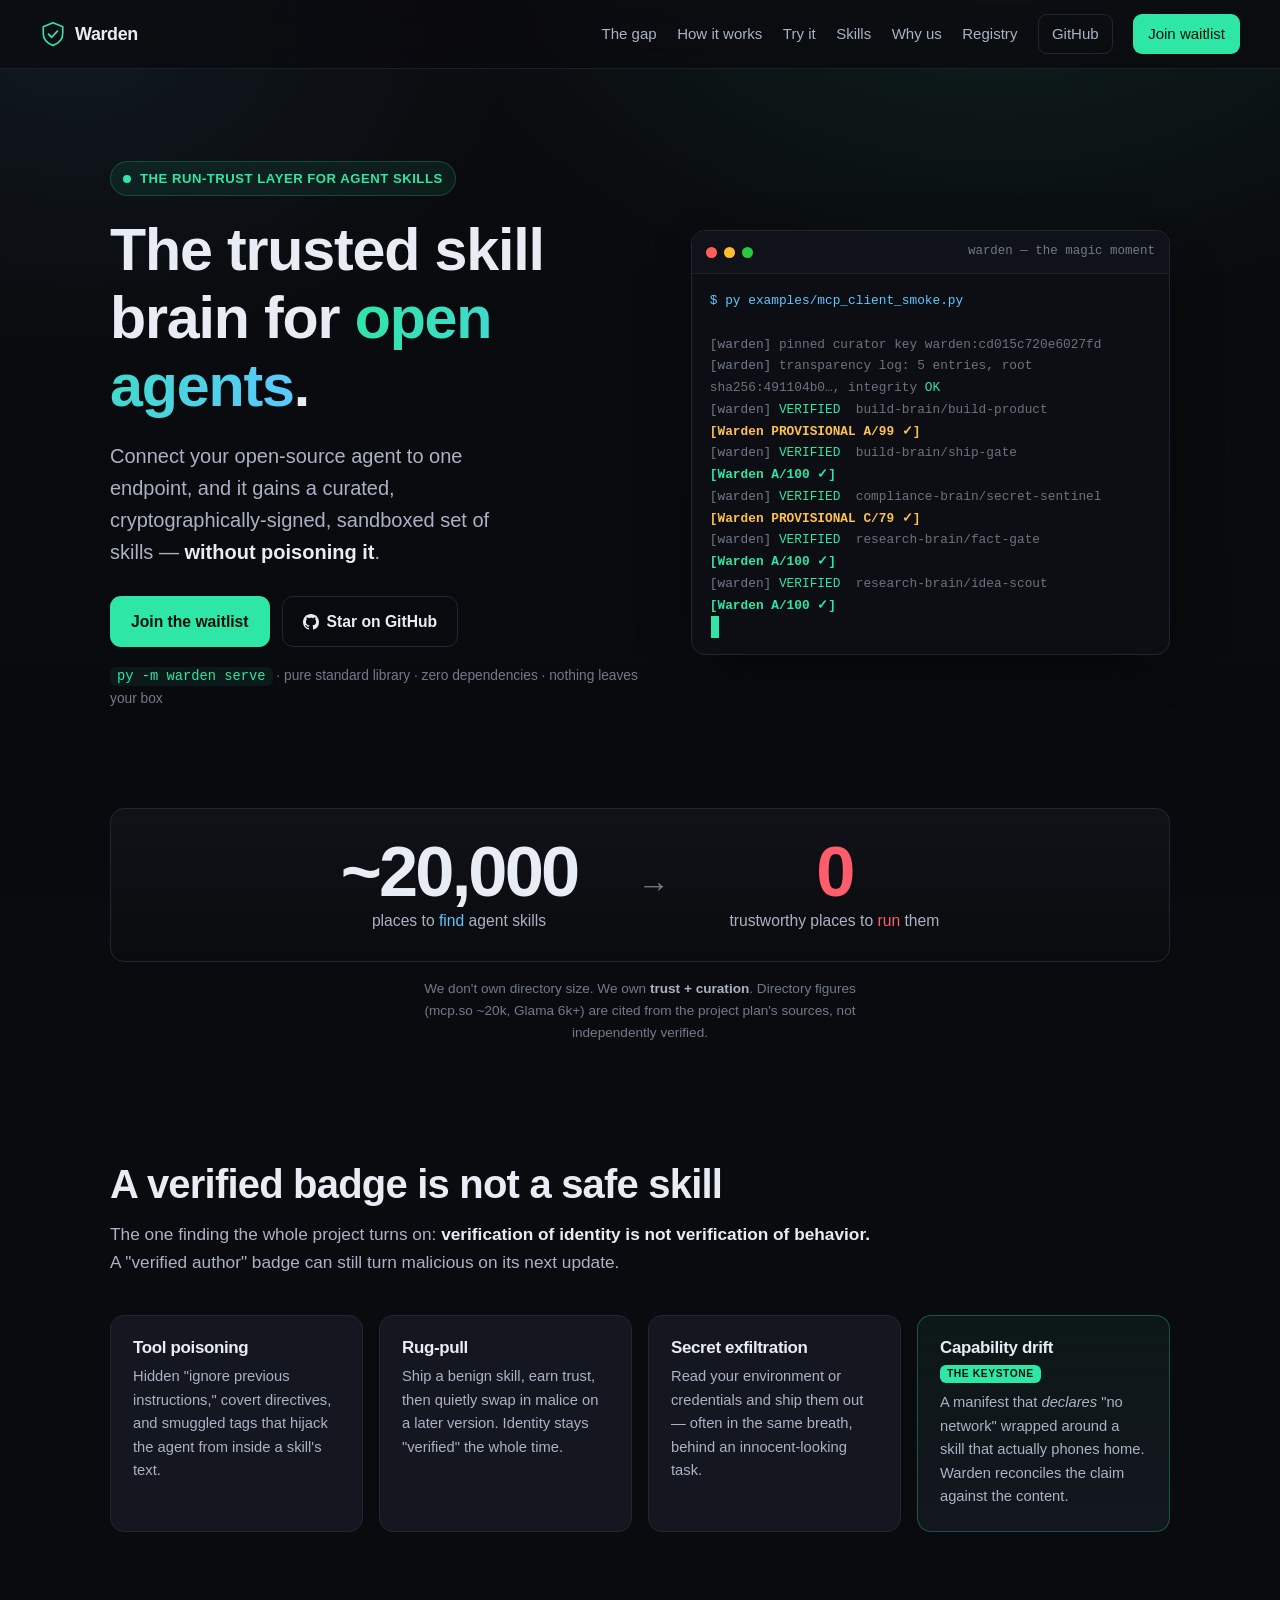
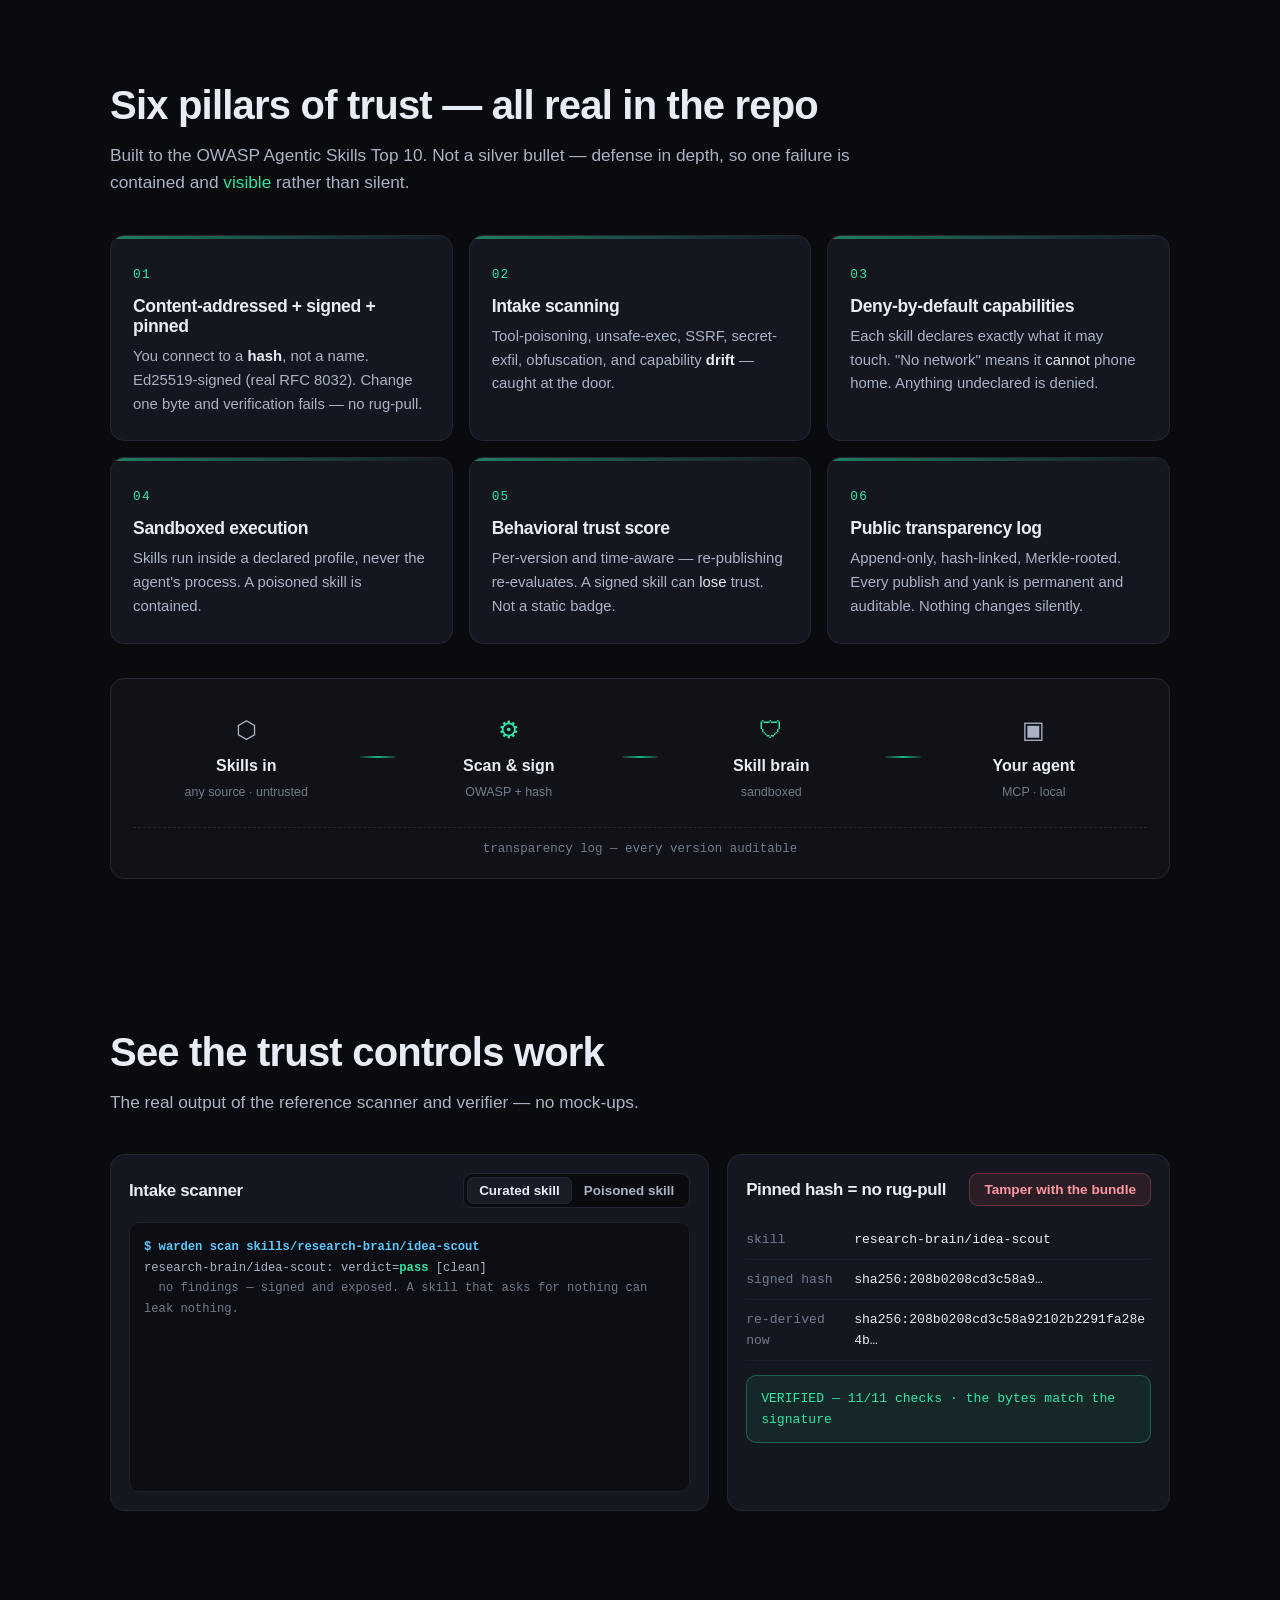
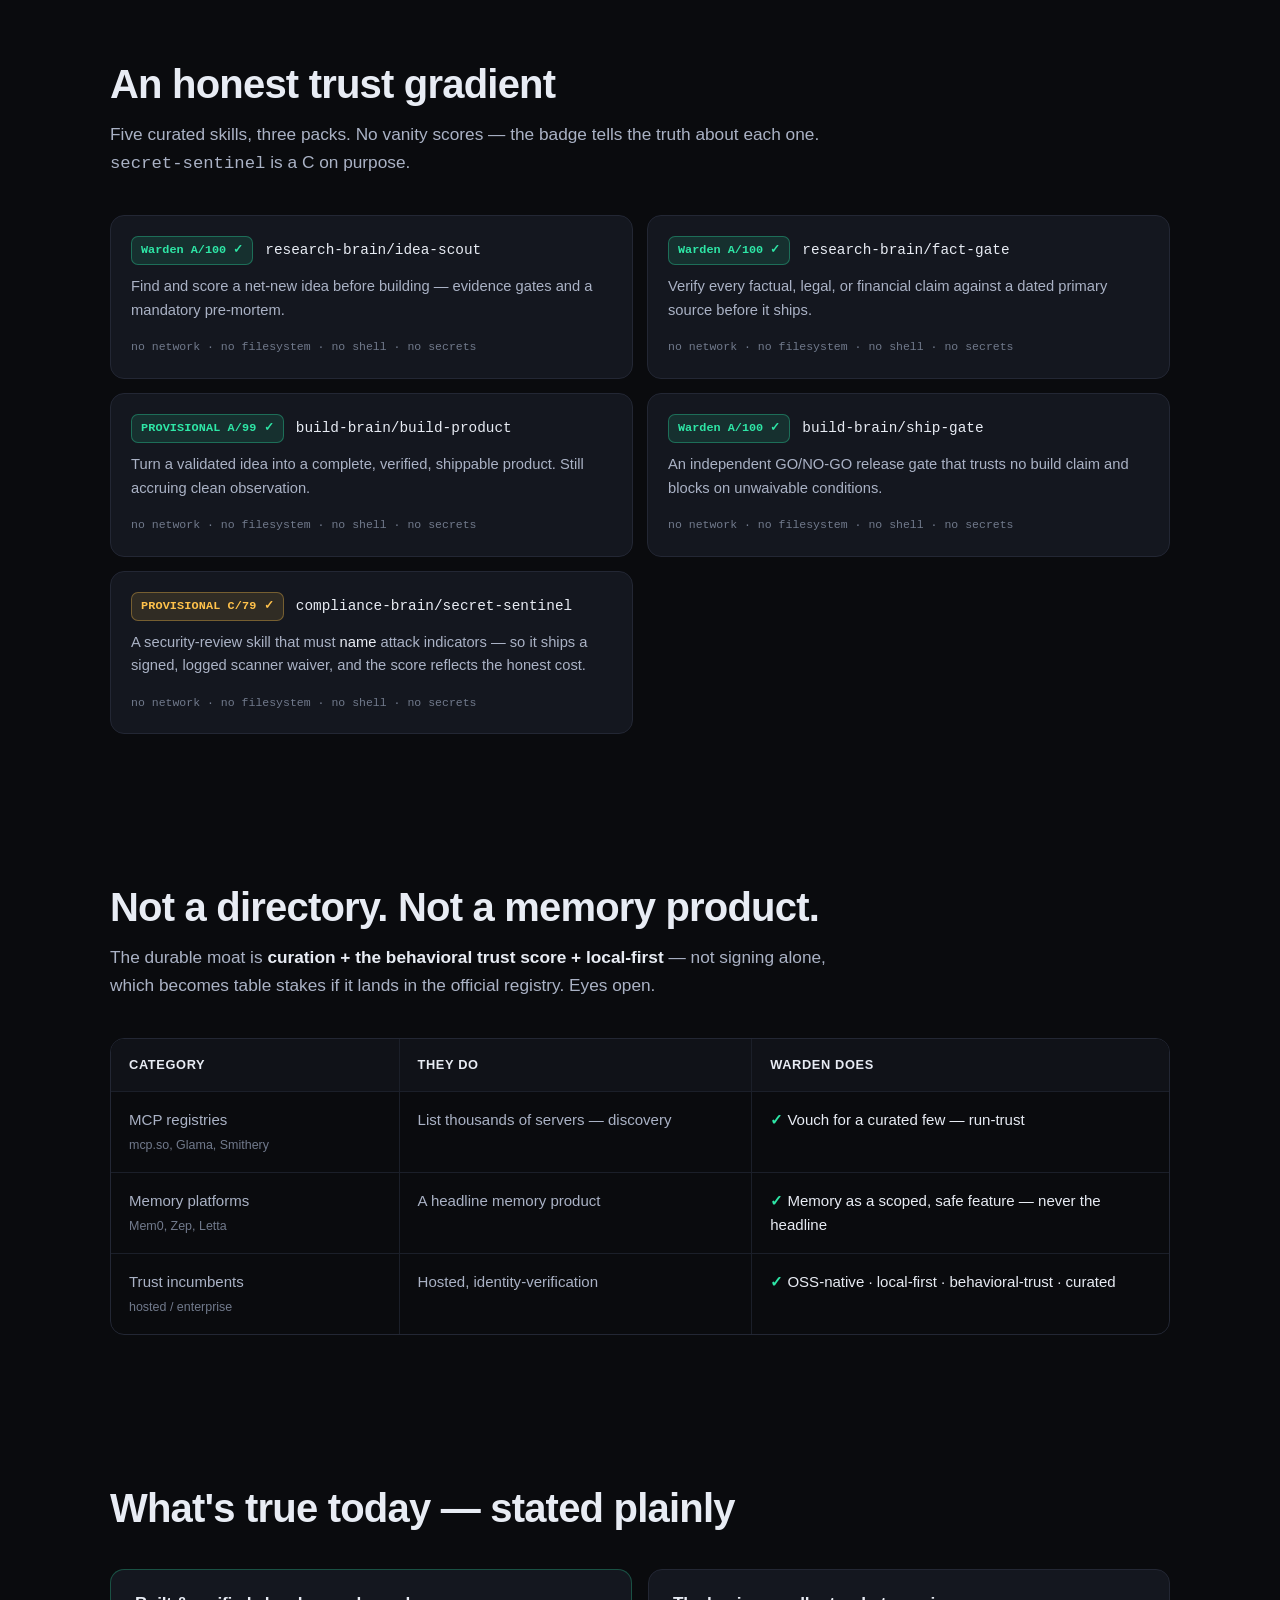
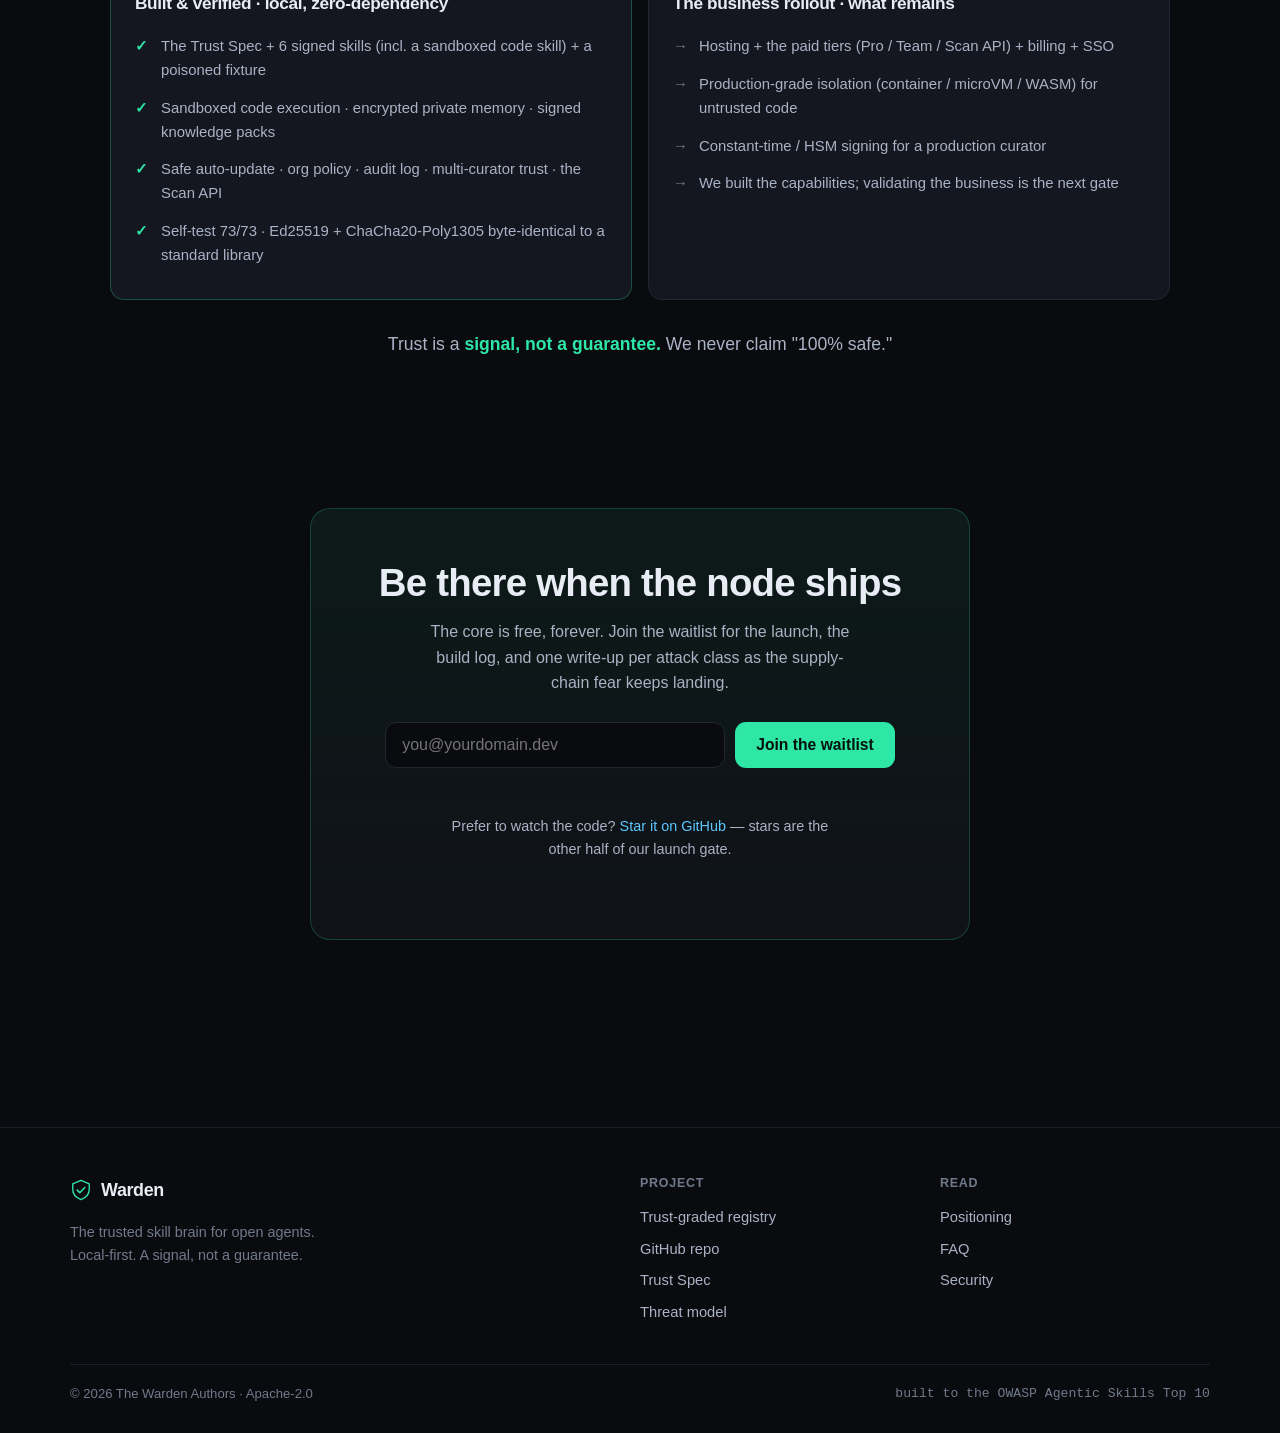
==== site/index.html @ 3a7063d3 "Warden 0.2.0 — the trusted skill brain for open agents The run-trust layer for MCP agent skills: con" ====
<!DOCTYPE html>
<html lang="en">
<head>
<meta charset="utf-8" />
<meta name="viewport" content="width=device-width, initial-scale=1" />
<title>Warden — the trusted skill brain for open agents</title>
<meta name="description" content="Connect your open-source agent to one endpoint and it gains a curated, cryptographically-signed, sandboxed set of skills — without poisoning it. The run-trust layer for MCP agent skills. Local-first. Zero-dependency. A signal, not a guarantee." />
<meta name="color-scheme" content="dark" />
<link rel="icon" href="favicon.svg" type="image/svg+xml" />

<!-- Open Graph / social -->
<meta property="og:type" content="website" />
<meta property="og:title" content="Warden — the trusted skill brain for open agents" />
<meta property="og:description" content="~20,000 places to find agent skills. Zero trustworthy places to run them. Warden is the run-trust layer: signed, scanned, sandboxed, trust-scored — local-first." />
<meta property="og:image" content="og-image.svg" />
<meta name="twitter:card" content="summary_large_image" />
<meta name="twitter:title" content="Warden — the trusted skill brain for open agents" />
<meta name="twitter:description" content="The run-trust layer for MCP agent skills. Local-first, zero-dependency. A signal, not a guarantee." />

<link rel="stylesheet" href="styles.css" />
</head>
<body>

<!-- ============================ NAV ============================ -->
<header class="nav" id="top">
  <a class="brand" href="#top" aria-label="Warden home">
    <svg class="brand-mark" viewBox="0 0 32 32" width="26" height="26" aria-hidden="true">
      <path d="M16 2 4 7v8c0 7.2 5 12.5 12 15 7-2.5 12-7.8 12-15V7L16 2Z" fill="none" stroke="currentColor" stroke-width="2" stroke-linejoin="round"/>
      <path d="M10.5 16.2l3.8 3.8 7.2-7.6" fill="none" stroke="currentColor" stroke-width="2.2" stroke-linecap="round" stroke-linejoin="round"/>
    </svg>
    <span>Warden</span>
  </a>
  <nav class="nav-links" aria-label="Primary">
    <a href="#problem">The gap</a>
    <a href="#how">How it works</a>
    <a href="#try">Try it</a>
    <a href="#skills">Skills</a>
    <a href="#positioning">Why us</a>
    <a href="registry/">Registry</a>
    <a class="nav-ghost" href="https://github.com/chadcorp/warden" rel="noopener">GitHub</a>
    <a class="nav-cta" href="#waitlist">Join waitlist</a>
  </nav>
</header>

<main>

<!-- ============================ HERO ============================ -->
<section class="hero">
  <div class="hero-copy">
    <span class="eyebrow"><span class="pulse"></span> The run-trust layer for agent skills</span>
    <h1>The trusted skill brain for <span class="grad">open agents</span>.</h1>
    <p class="lede">
      Connect your open-source agent to one endpoint, and it gains a curated,
      cryptographically-signed, sandboxed set of skills — <strong>without
      poisoning it</strong>.
    </p>
    <div class="cta-row">
      <a class="btn btn-primary" href="#waitlist">Join the waitlist</a>
      <a class="btn btn-ghost" href="https://github.com/chadcorp/warden" rel="noopener">
        <svg viewBox="0 0 16 16" width="16" height="16" aria-hidden="true" fill="currentColor"><path d="M8 0C3.58 0 0 3.58 0 8c0 3.54 2.29 6.53 5.47 7.59.4.07.55-.17.55-.38 0-.19-.01-.82-.01-1.49-2.01.37-2.53-.49-2.69-.94-.09-.23-.48-.94-.82-1.13-.28-.15-.68-.52-.01-.53.63-.01 1.08.58 1.23.82.72 1.21 1.87.87 2.33.66.07-.52.28-.87.51-1.07-1.78-.2-3.64-.89-3.64-3.95 0-.87.31-1.59.82-2.15-.08-.2-.36-1.02.08-2.12 0 0 .67-.21 2.2.82.64-.18 1.32-.27 2-.27.68 0 1.36.09 2 .27 1.53-1.04 2.2-.82 2.2-.82.44 1.1.16 1.92.08 2.12.51.56.82 1.27.82 2.15 0 3.07-1.87 3.75-3.65 3.95.29.25.54.73.54 1.48 0 1.07-.01 1.93-.01 2.2 0 .21.15.46.55.38A8.01 8.01 0 0 0 16 8c0-4.42-3.58-8-8-8Z"/></svg>
        Star on GitHub
      </a>
    </div>
    <p class="micro">
      <code>py -m warden serve</code> · pure standard library · zero dependencies ·
      nothing leaves your box
    </p>
  </div>

  <!-- animated terminal: the real magic-moment output -->
  <div class="terminal" aria-label="Example terminal session" data-terminal>
    <div class="term-bar"><span></span><span></span><span></span><em>warden — the magic moment</em></div>
    <pre class="term-body" data-term-body><code></code></pre>
  </div>
</section>

<!-- the wedge -->
<section class="wedge">
  <div class="wedge-grid">
    <div class="wedge-big"><strong>~20,000</strong><span>places to <em>find</em> agent skills</span></div>
    <div class="wedge-arrow" aria-hidden="true">→</div>
    <div class="wedge-big wedge-zero"><strong>0</strong><span>trustworthy places to <em>run</em> them</span></div>
  </div>
  <p class="wedge-note">
    We don't own directory size. We own <strong>trust + curation</strong>.
    Directory figures (mcp.so ~20k, Glama 6k+) are cited from the project plan's sources, not independently verified.
  </p>
</section>

<!-- ============================ PROBLEM ============================ -->
<section id="problem" class="band">
  <div class="section-head">
    <h2>A verified badge is not a safe skill</h2>
    <p class="sub">The one finding the whole project turns on: <strong>verification of identity
      is not verification of behavior.</strong> A "verified author" badge can still turn malicious
      on its next update.</p>
  </div>
  <div class="threat-grid">
    <article class="threat"><h3>Tool poisoning</h3><p>Hidden "ignore previous instructions," covert directives, and smuggled tags that hijack the agent from inside a skill's text.</p></article>
    <article class="threat"><h3>Rug-pull</h3><p>Ship a benign skill, earn trust, then quietly swap in malice on a later version. Identity stays "verified" the whole time.</p></article>
    <article class="threat"><h3>Secret exfiltration</h3><p>Read your environment or credentials and ship them out — often in the same breath, behind an innocent-looking task.</p></article>
    <article class="threat threat-key"><h3>Capability drift <span class="tag">the keystone</span></h3><p>A manifest that <em>declares</em> "no network" wrapped around a skill that actually phones home. Warden reconciles the claim against the content.</p></article>
  </div>
</section>

<!-- ============================ PILLARS ============================ -->
<section id="how" class="band band-alt">
  <div class="section-head">
    <h2>Six pillars of trust — all real in the repo</h2>
    <p class="sub">Built to the OWASP Agentic Skills Top 10. Not a silver bullet — defense in depth, so one failure is contained and <em>visible</em> rather than silent.</p>
  </div>
  <div class="pillars">
    <article class="pillar"><span class="pnum">01</span><h3>Content-addressed + signed + pinned</h3><p>You connect to a <strong>hash</strong>, not a name. Ed25519-signed (real RFC 8032). Change one byte and verification fails — no rug-pull.</p></article>
    <article class="pillar"><span class="pnum">02</span><h3>Intake scanning</h3><p>Tool-poisoning, unsafe-exec, SSRF, secret-exfil, obfuscation, and capability <strong>drift</strong> — caught at the door.</p></article>
    <article class="pillar"><span class="pnum">03</span><h3>Deny-by-default capabilities</h3><p>Each skill declares exactly what it may touch. "No network" means it <em>cannot</em> phone home. Anything undeclared is denied.</p></article>
    <article class="pillar"><span class="pnum">04</span><h3>Sandboxed execution</h3><p>Skills run inside a declared profile, never the agent's process. A poisoned skill is contained.</p></article>
    <article class="pillar"><span class="pnum">05</span><h3>Behavioral trust score</h3><p>Per-version and time-aware — re-publishing re-evaluates. A signed skill can <em>lose</em> trust. Not a static badge.</p></article>
    <article class="pillar"><span class="pnum">06</span><h3>Public transparency log</h3><p>Append-only, hash-linked, Merkle-rooted. Every publish and yank is permanent and auditable. Nothing changes silently.</p></article>
  </div>

  <!-- pipeline diagram -->
  <div class="pipeline" aria-label="The trust pipeline">
    <div class="pipe-stage"><span class="pipe-icon">⬡</span><strong>Skills in</strong><small>any source · untrusted</small></div>
    <div class="pipe-flow" aria-hidden="true"></div>
    <div class="pipe-stage pipe-ctl"><span class="pipe-icon">⚙</span><strong>Scan &amp; sign</strong><small>OWASP + hash</small></div>
    <div class="pipe-flow" aria-hidden="true"></div>
    <div class="pipe-stage pipe-ctl"><span class="pipe-icon">🛡</span><strong>Skill brain</strong><small>sandboxed</small></div>
    <div class="pipe-flow" aria-hidden="true"></div>
    <div class="pipe-stage"><span class="pipe-icon">▣</span><strong>Your agent</strong><small>MCP · local</small></div>
    <div class="pipe-log">transparency log — every version auditable</div>
  </div>
</section>

<!-- ============================ TRY IT ============================ -->
<section id="try" class="band">
  <div class="section-head">
    <h2>See the trust controls work</h2>
    <p class="sub">The real output of the reference scanner and verifier — no mock-ups.</p>
  </div>

  <div class="demos">
    <!-- scanner demo -->
    <div class="demo-card">
      <div class="demo-head">
        <h3>Intake scanner</h3>
        <div class="toggle" role="tablist" aria-label="Choose a skill to scan">
          <button class="toggle-btn is-active" role="tab" data-scan="clean">Curated skill</button>
          <button class="toggle-btn" role="tab" data-scan="poison">Poisoned skill</button>
        </div>
      </div>
      <pre class="scan-out" data-scan-out aria-live="polite"></pre>
    </div>

    <!-- rug-pull demo -->
    <div class="demo-card">
      <div class="demo-head">
        <h3>Pinned hash = no rug-pull</h3>
        <button class="btn btn-small" data-rug-toggle>Tamper with the bundle</button>
      </div>
      <div class="rug" data-rug>
        <div class="rug-row"><span>skill</span><code>research-brain/idea-scout</code></div>
        <div class="rug-row"><span>signed hash</span><code data-rug-signed>sha256:208b0208cd3c58a9…</code></div>
        <div class="rug-row"><span>re-derived now</span><code data-rug-now>sha256:208b0208cd3c58a9…</code></div>
        <div class="rug-verdict" data-rug-verdict>VERIFIED — 11/11 checks · the bytes match the signature</div>
      </div>
    </div>
  </div>
</section>

<!-- ============================ SKILLS ============================ -->
<section id="skills" class="band band-alt">
  <div class="section-head">
    <h2>An honest trust gradient</h2>
    <p class="sub">Five curated skills, three packs. No vanity scores — the badge tells the truth about
      each one. <code>secret-sentinel</code> is a C on purpose.</p>
  </div>
  <div class="skill-list">
    <article class="skill"><div class="skill-top"><span class="badge badge-a">Warden&nbsp;A/100&nbsp;✓</span><code>research-brain/idea-scout</code></div><p>Find and score a net-new idea before building — evidence gates and a mandatory pre-mortem.</p><small>no network · no filesystem · no shell · no secrets</small></article>
    <article class="skill"><div class="skill-top"><span class="badge badge-a">Warden&nbsp;A/100&nbsp;✓</span><code>research-brain/fact-gate</code></div><p>Verify every factual, legal, or financial claim against a dated primary source before it ships.</p><small>no network · no filesystem · no shell · no secrets</small></article>
    <article class="skill"><div class="skill-top"><span class="badge badge-a badge-prov">PROVISIONAL&nbsp;A/99&nbsp;✓</span><code>build-brain/build-product</code></div><p>Turn a validated idea into a complete, verified, shippable product. Still accruing clean observation.</p><small>no network · no filesystem · no shell · no secrets</small></article>
    <article class="skill"><div class="skill-top"><span class="badge badge-a">Warden&nbsp;A/100&nbsp;✓</span><code>build-brain/ship-gate</code></div><p>An independent GO/NO-GO release gate that trusts no build claim and blocks on unwaivable conditions.</p><small>no network · no filesystem · no shell · no secrets</small></article>
    <article class="skill"><div class="skill-top"><span class="badge badge-c badge-prov">PROVISIONAL&nbsp;C/79&nbsp;✓</span><code>compliance-brain/secret-sentinel</code></div><p>A security-review skill that must <em>name</em> attack indicators — so it ships a signed, logged scanner waiver, and the score reflects the honest cost.</p><small>no network · no filesystem · no shell · no secrets</small></article>
  </div>
</section>

<!-- ============================ POSITIONING ============================ -->
<section id="positioning" class="band">
  <div class="section-head">
    <h2>Not a directory. Not a memory product.</h2>
    <p class="sub">The durable moat is <strong>curation + the behavioral trust score + local-first</strong> —
      not signing alone, which becomes table stakes if it lands in the official registry. Eyes open.</p>
  </div>
  <div class="compare">
    <div class="compare-row compare-head"><span>Category</span><span>They do</span><span>Warden does</span></div>
    <div class="compare-row"><span>MCP registries<br><small>mcp.so, Glama, Smithery</small></span><span>List thousands of servers — discovery</span><span class="win">Vouch for a curated few — run-trust</span></div>
    <div class="compare-row"><span>Memory platforms<br><small>Mem0, Zep, Letta</small></span><span>A headline memory product</span><span class="win">Memory as a scoped, safe feature — never the headline</span></div>
    <div class="compare-row"><span>Trust incumbents<br><small>hosted / enterprise</small></span><span>Hosted, identity-verification</span><span class="win">OSS-native · local-first · behavioral-trust · curated</span></div>
  </div>
</section>

<!-- ============================ HONEST SCOPE ============================ -->
<section class="band band-alt scope">
  <div class="section-head">
    <h2>What's true today — stated plainly</h2>
  </div>
  <div class="scope-grid">
    <div class="scope-card scope-yes">
      <h3>Built &amp; verified · local, zero-dependency</h3>
      <ul>
        <li>The Trust Spec + 6 signed skills (incl. a sandboxed code skill) + a poisoned fixture</li>
        <li>Sandboxed code execution · encrypted private memory · signed knowledge packs</li>
        <li>Safe auto-update · org policy · audit log · multi-curator trust · the Scan API</li>
        <li>Self-test 73/73 · Ed25519 + ChaCha20-Poly1305 byte-identical to a standard library</li>
      </ul>
    </div>
    <div class="scope-card scope-soon">
      <h3>The business rollout · what remains</h3>
      <ul>
        <li>Hosting + the paid tiers (Pro / Team / Scan API) + billing + SSO</li>
        <li>Production-grade isolation (container / microVM / WASM) for untrusted code</li>
        <li>Constant-time / HSM signing for a production curator</li>
        <li>We built the capabilities; validating the business is the next gate</li>
      </ul>
    </div>
  </div>
  <p class="signal">Trust is a <strong>signal, not a guarantee.</strong> We never claim "100% safe."</p>
</section>

<!-- ============================ WAITLIST ============================ -->
<section id="waitlist" class="waitlist">
  <div class="wl-inner">
    <h2>Be there when the node ships</h2>
    <p>The core is free, forever. Join the waitlist for the launch, the build log, and one
      write-up per attack class as the supply-chain fear keeps landing.</p>
    <form class="wl-form" data-waitlist novalidate>
      <label class="sr-only" for="wl-email">Email address</label>
      <input id="wl-email" type="email" name="email" placeholder="you@yourdomain.dev" autocomplete="email" required />
      <button class="btn btn-primary" type="submit">Join the waitlist</button>
      <p class="wl-msg" data-wl-msg role="status" aria-live="polite"></p>
    </form>
    <p class="wl-alt">Prefer to watch the code? <a href="https://github.com/chadcorp/warden" rel="noopener">Star it on GitHub</a> — stars are the other half of our launch gate.</p>
  </div>
</section>

</main>

<!-- ============================ FOOTER ============================ -->
<footer class="foot">
  <div class="foot-grid">
    <div class="foot-brand">
      <a class="brand" href="#top"><svg class="brand-mark" viewBox="0 0 32 32" width="22" height="22" aria-hidden="true"><path d="M16 2 4 7v8c0 7.2 5 12.5 12 15 7-2.5 12-7.8 12-15V7L16 2Z" fill="none" stroke="currentColor" stroke-width="2" stroke-linejoin="round"/><path d="M10.5 16.2l3.8 3.8 7.2-7.6" fill="none" stroke="currentColor" stroke-width="2.2" stroke-linecap="round" stroke-linejoin="round"/></svg><span>Warden</span></a>
      <p>The trusted skill brain for open agents. Local-first. A signal, not a guarantee.</p>
    </div>
    <div class="foot-col">
      <h4>Project</h4>
      <a href="registry/">Trust-graded registry</a>
      <a href="https://github.com/chadcorp/warden" rel="noopener">GitHub repo</a>
      <a href="https://github.com/chadcorp/warden/blob/main/TRUST_SPEC.md" rel="noopener">Trust Spec</a>
      <a href="https://github.com/chadcorp/warden/blob/main/THREAT_MODEL.md" rel="noopener">Threat model</a>
    </div>
    <div class="foot-col">
      <h4>Read</h4>
      <a href="https://github.com/chadcorp/warden/blob/main/docs/POSITIONING.md" rel="noopener">Positioning</a>
      <a href="https://github.com/chadcorp/warden/blob/main/docs/FAQ.md" rel="noopener">FAQ</a>
      <a href="https://github.com/chadcorp/warden/blob/main/SECURITY.md" rel="noopener">Security</a>
    </div>
  </div>
  <div class="foot-base">
    <span>© 2026 The Warden Authors · Apache-2.0</span>
    <span class="foot-badge">built to the OWASP Agentic Skills Top 10</span>
  </div>
</footer>

<script src="app.js" defer></script>
</body>
</html>
---- site/styles.css ----
/* Warden landing — zero-dependency, system fonts, no external fetch. */

:root {
  --bg: #0a0b0e;
  --bg-soft: #101218;
  --bg-card: #14171f;
  --bg-card-2: #181c26;
  --line: #232734;
  --line-soft: #1b1f29;
  --ink: #e8ecf4;
  --ink-dim: #aab2c5;
  --ink-faint: #717a8c;
  --green: #2ee6a6;     /* verified / trust */
  --green-deep: #14b884;
  --red: #ff5d6c;       /* rejected / poison */
  --amber: #ffc24b;     /* provisional / waiver */
  --cyan: #5cc8ff;
  --violet: #9a8cff;
  --radius: 14px;
  --maxw: 1140px;
  --mono: ui-monospace, "SF Mono", "Cascadia Code", "Segoe UI Mono", "Roboto Mono", Consolas, monospace;
  --sans: -apple-system, BlinkMacSystemFont, "Segoe UI", Roboto, Helvetica, Arial, sans-serif;
  --shadow: 0 18px 50px -20px rgba(0,0,0,.7);
}

* { box-sizing: border-box; }
html { scroll-behavior: smooth; }
@media (prefers-reduced-motion: reduce) { html { scroll-behavior: auto; } }

body {
  margin: 0;
  font-family: var(--sans);
  color: var(--ink);
  background: var(--bg);
  line-height: 1.6;
  -webkit-font-smoothing: antialiased;
  text-rendering: optimizeLegibility;
  overflow-x: hidden;
}
/* ambient backdrop */
body::before {
  content: "";
  position: fixed; inset: 0; z-index: -1; pointer-events: none;
  background:
    radial-gradient(60rem 40rem at 78% -8%, rgba(46,230,166,.10), transparent 60%),
    radial-gradient(50rem 36rem at 6% 4%, rgba(90,200,255,.07), transparent 55%),
    linear-gradient(180deg, #0a0b0e 0%, #090a0d 100%);
}

a { color: var(--cyan); text-decoration: none; }
a:hover { color: #9bdcff; }
h1, h2, h3, h4 { line-height: 1.15; letter-spacing: -.02em; margin: 0; }
code, pre { font-family: var(--mono); }
.sr-only { position: absolute; width: 1px; height: 1px; padding: 0; margin: -1px; overflow: hidden; clip: rect(0 0 0 0); white-space: nowrap; border: 0; }

section { padding: 0 clamp(18px, 5vw, 40px); }
.band { max-width: var(--maxw); margin: 0 auto; padding-top: clamp(56px, 9vw, 110px); padding-bottom: clamp(20px, 4vw, 40px); }
.band-alt { position: relative; }

.section-head { max-width: 760px; margin-bottom: 38px; }
.section-head h2 { font-size: clamp(1.7rem, 3.6vw, 2.5rem); }
.section-head .sub { color: var(--ink-dim); font-size: 1.08rem; margin: 14px 0 0; }
.section-head strong, .sub strong { color: var(--ink); }
.section-head em, .sub em { color: var(--green); font-style: normal; }

/* ---------------- nav ---------------- */
.nav {
  position: sticky; top: 0; z-index: 50;
  display: flex; align-items: center; justify-content: space-between;
  gap: 16px; padding: 14px clamp(18px, 5vw, 40px);
  background: rgba(10,11,14,.72);
  backdrop-filter: blur(12px);
  border-bottom: 1px solid var(--line-soft);
}
.brand { display: inline-flex; align-items: center; gap: 9px; color: var(--ink); font-weight: 700; letter-spacing: -.02em; font-size: 1.12rem; }
.brand-mark { color: var(--green); }
.nav-links { display: flex; align-items: center; gap: clamp(10px, 1.6vw, 22px); }
.nav-links > a { color: var(--ink-dim); font-size: .94rem; font-weight: 500; }
.nav-links > a:hover { color: var(--ink); }
.nav-ghost { border: 1px solid var(--line); padding: 7px 13px; border-radius: 9px; }
.nav-cta { background: var(--green); color: #04130d !important; padding: 8px 15px; border-radius: 9px; font-weight: 650; }
.nav-cta:hover { background: #54f0bb; }
@media (max-width: 860px) { .nav-links > a:not(.nav-cta):not(.nav-ghost) { display: none; } }

/* ---------------- hero ---------------- */
.hero {
  max-width: var(--maxw); margin: 0 auto;
  display: grid; grid-template-columns: 1.05fr .95fr; gap: clamp(28px, 4vw, 56px);
  align-items: center; padding-top: clamp(48px, 8vw, 92px); padding-bottom: clamp(30px, 5vw, 54px);
}
.eyebrow { display: inline-flex; align-items: center; gap: 9px; font-size: .82rem; font-weight: 600; letter-spacing: .04em; text-transform: uppercase; color: var(--green); background: rgba(46,230,166,.08); border: 1px solid rgba(46,230,166,.22); padding: 6px 12px; border-radius: 999px; }
.pulse { width: 8px; height: 8px; border-radius: 50%; background: var(--green); box-shadow: 0 0 0 0 rgba(46,230,166,.6); animation: pulse 2.4s infinite; }
@keyframes pulse { 0% { box-shadow: 0 0 0 0 rgba(46,230,166,.5);} 70%{ box-shadow: 0 0 0 9px rgba(46,230,166,0);} 100%{ box-shadow:0 0 0 0 rgba(46,230,166,0);} }
@media (prefers-reduced-motion: reduce) { .pulse { animation: none; } }
.hero h1 { font-size: clamp(2.3rem, 5.4vw, 3.7rem); margin: 20px 0 0; font-weight: 760; }
.grad { background: linear-gradient(100deg, var(--green), var(--cyan)); -webkit-background-clip: text; background-clip: text; color: transparent; }
.lede { color: var(--ink-dim); font-size: clamp(1.05rem, 1.6vw, 1.25rem); margin: 20px 0 0; max-width: 36ch; }
.lede strong { color: var(--ink); }
.cta-row { display: flex; flex-wrap: wrap; gap: 12px; margin-top: 28px; }
.micro { margin-top: 18px; color: var(--ink-faint); font-size: .86rem; }
.micro code { color: var(--green); background: rgba(46,230,166,.07); padding: 2px 7px; border-radius: 6px; }
@media (max-width: 900px) {
  .hero { grid-template-columns: 1fr; padding-top: 36px; gap: 30px; }
  .hero-copy { order: 1; }
  .terminal { order: 2; }
  .lede { max-width: none; }
  .term-body { min-height: 0; font-size: .76rem; }
}

.btn { display: inline-flex; align-items: center; gap: 8px; padding: 12px 20px; border-radius: 11px; font-weight: 620; font-size: .98rem; cursor: pointer; border: 1px solid transparent; transition: transform .12s ease, background .15s ease, border-color .15s ease; font-family: var(--sans); }
.btn:active { transform: translateY(1px); }
.btn-primary { background: var(--green); color: #04130d; }
.btn-primary:hover { background: #54f0bb; color: #04130d; }
.btn-ghost { background: transparent; border-color: var(--line); color: var(--ink); }
.btn-ghost:hover { border-color: #39404f; color: var(--ink); background: rgba(255,255,255,.02); }
.btn-small { padding: 8px 14px; font-size: .85rem; border-radius: 9px; background: rgba(255,93,108,.1); border: 1px solid rgba(255,93,108,.3); color: #ff97a1; }
.btn-small:hover { background: rgba(255,93,108,.16); }
.btn-small.is-armed { background: rgba(46,230,166,.12); border-color: rgba(46,230,166,.32); color: #6ff0c2; }

/* ---------------- terminal ---------------- */
.terminal { background: #0c0e13; border: 1px solid var(--line); border-radius: var(--radius); box-shadow: var(--shadow); overflow: hidden; }
.term-bar { display: flex; align-items: center; gap: 7px; padding: 11px 14px; background: #0f1218; border-bottom: 1px solid var(--line-soft); }
.term-bar span { width: 11px; height: 11px; border-radius: 50%; background: #2a2f3b; }
.term-bar span:nth-child(1){ background:#ff5f57;} .term-bar span:nth-child(2){ background:#febc2e;} .term-bar span:nth-child(3){ background:#28c840;}
.term-bar em { margin-left: auto; color: var(--ink-faint); font-style: normal; font-size: .78rem; font-family: var(--mono); }
.term-body { margin: 0; padding: 16px 18px; font-size: .8rem; line-height: 1.7; min-height: 340px; white-space: pre-wrap; word-break: break-word; color: var(--ink-dim); }
.term-body .c-dim { color: #6b7280; }
.term-body .c-prompt { color: var(--cyan); }
.term-body .c-tag { color: var(--ink-faint); }
.term-body .c-ok { color: var(--green); }
.term-body .c-badge { color: var(--green); font-weight: 600; }
.term-body .c-prov { color: var(--amber); font-weight: 600; }
.term-body .c-head { color: var(--violet); }
.term-body .c-key { color: var(--ink); }
.caret { display: inline-block; width: 8px; background: var(--green); margin-left: 1px; animation: blink 1.05s steps(1) infinite; }
@keyframes blink { 50% { opacity: 0; } }
@media (prefers-reduced-motion: reduce) { .caret { animation: none; } }

/* ---------------- wedge ---------------- */
.wedge { max-width: var(--maxw); margin: 8px auto 0; padding-top: 22px; padding-bottom: 8px; }
.wedge-grid { display: flex; align-items: center; justify-content: center; gap: clamp(18px, 5vw, 60px); flex-wrap: wrap; padding: 28px; border: 1px solid var(--line); border-radius: var(--radius); background: linear-gradient(180deg, var(--bg-soft), var(--bg)); }
.wedge-big { text-align: center; }
.wedge-big strong { display: block; font-size: clamp(2.6rem, 7vw, 4.4rem); font-weight: 800; letter-spacing: -.04em; line-height: 1; color: var(--ink); }
.wedge-big span { color: var(--ink-dim); font-size: .98rem; }
.wedge-big em { font-style: normal; color: var(--cyan); }
.wedge-zero strong { color: var(--red); }
.wedge-zero em { color: var(--red); }
.wedge-arrow { font-size: 2rem; color: var(--ink-faint); }
.wedge-note { text-align: center; color: var(--ink-faint); font-size: .85rem; max-width: 60ch; margin: 16px auto 0; }
.wedge-note strong { color: var(--ink-dim); }

/* ---------------- threats ---------------- */
.threat-grid { display: grid; grid-template-columns: repeat(4, 1fr); gap: 16px; }
.threat { background: var(--bg-card); border: 1px solid var(--line); border-radius: var(--radius); padding: 22px; }
.threat h3 { font-size: 1.06rem; margin-bottom: 8px; display: flex; align-items: center; gap: 8px; flex-wrap: wrap; }
.threat p { color: var(--ink-dim); font-size: .92rem; margin: 0; }
.threat-key { border-color: rgba(46,230,166,.3); background: linear-gradient(180deg, rgba(46,230,166,.06), var(--bg-card)); }
.tag { font-size: .64rem; text-transform: uppercase; letter-spacing: .06em; color: #04130d; background: var(--green); padding: 3px 7px; border-radius: 6px; font-weight: 700; }
@media (max-width: 920px){ .threat-grid { grid-template-columns: repeat(2,1fr);} }
@media (max-width: 520px){ .threat-grid { grid-template-columns: 1fr;} }

/* ---------------- pillars ---------------- */
.pillars { display: grid; grid-template-columns: repeat(3, 1fr); gap: 16px; }
.pillar { position: relative; background: var(--bg-card); border: 1px solid var(--line); border-radius: var(--radius); padding: 24px 22px; overflow: hidden; }
.pillar::after { content:""; position:absolute; left:0; top:0; height:3px; width:100%; background: linear-gradient(90deg, var(--green), transparent); opacity:.5; }
.pnum { font-family: var(--mono); font-size: .8rem; color: var(--green); letter-spacing: .1em; }
.pillar h3 { font-size: 1.1rem; margin: 10px 0 9px; }
.pillar p { color: var(--ink-dim); font-size: .93rem; margin: 0; }
.pillar strong, .pillar em { color: var(--ink); font-style: normal; }
@media (max-width: 920px){ .pillars { grid-template-columns: repeat(2,1fr);} }
@media (max-width: 560px){ .pillars { grid-template-columns: 1fr;} }

/* ---------------- pipeline ---------------- */
.pipeline { display: flex; align-items: stretch; flex-wrap: wrap; gap: 0; margin-top: 34px; border: 1px solid var(--line); border-radius: var(--radius); padding: 26px 22px 18px; background: var(--bg-soft); position: relative; }
.pipe-stage { flex: 1 1 130px; display: flex; flex-direction: column; align-items: center; text-align: center; gap: 4px; padding: 6px; }
.pipe-stage strong { font-size: 1rem; }
.pipe-stage small { color: var(--ink-faint); font-size: .78rem; }
.pipe-icon { font-size: 1.5rem; color: var(--ink-dim); }
.pipe-ctl .pipe-icon { color: var(--green); }
.pipe-flow { flex: 0 0 36px; align-self: center; height: 2px; background: linear-gradient(90deg, var(--line), var(--green-deep), var(--line)); border-radius: 2px; min-width: 28px; }
.pipe-log { flex-basis: 100%; margin-top: 18px; text-align: center; font-family: var(--mono); font-size: .78rem; color: var(--ink-faint); border-top: 1px dashed var(--line); padding-top: 12px; }
@media (max-width: 680px){ .pipe-flow { flex-basis: 20px; transform: rotate(90deg); } .pipe-stage { flex-basis: 40%; } }

/* ---------------- demos ---------------- */
.demos { display: grid; grid-template-columns: 1.15fr .85fr; gap: 18px; }
.demo-card { background: var(--bg-card); border: 1px solid var(--line); border-radius: var(--radius); padding: 18px; }
.demo-head { display: flex; align-items: center; justify-content: space-between; gap: 12px; margin-bottom: 14px; flex-wrap: wrap; }
.demo-head h3 { font-size: 1.06rem; }
.toggle { display: inline-flex; background: var(--bg); border: 1px solid var(--line); border-radius: 9px; padding: 3px; }
.toggle-btn { border: 0; background: transparent; color: var(--ink-dim); font-family: var(--sans); font-size: .84rem; font-weight: 600; padding: 6px 12px; border-radius: 7px; cursor: pointer; }
.toggle-btn.is-active { background: var(--bg-card-2); color: var(--ink); box-shadow: inset 0 0 0 1px var(--line); }
.scan-out { margin: 0; font-size: .76rem; line-height: 1.7; min-height: 270px; white-space: pre-wrap; word-break: break-word; background: #0c0e13; border: 1px solid var(--line-soft); border-radius: 10px; padding: 14px; color: var(--ink-dim); }
.scan-out .v-pass { color: var(--green); font-weight: 700; }
.scan-out .v-reject { color: var(--red); font-weight: 700; }
.scan-out .s-crit { color: var(--red); }
.scan-out .s-high { color: #ff9d5c; }
.scan-out .s-ack { color: var(--amber); }
.scan-out .s-file { color: var(--ink-faint); }

.rug { font-family: var(--mono); font-size: .82rem; }
.rug-row { display: flex; gap: 12px; padding: 9px 0; border-bottom: 1px solid var(--line-soft); }
.rug-row span { color: var(--ink-faint); flex: 0 0 96px; }
.rug-row code { color: var(--ink); word-break: break-all; }
.rug-row code.is-bad { color: var(--red); }
.rug-verdict { margin-top: 14px; padding: 12px 14px; border-radius: 10px; font-family: var(--mono); font-size: .82rem; background: rgba(46,230,166,.08); border: 1px solid rgba(46,230,166,.3); color: var(--green); }
.rug-verdict.is-bad { background: rgba(255,93,108,.09); border-color: rgba(255,93,108,.34); color: #ff97a1; }
@media (max-width: 820px){ .demos { grid-template-columns: 1fr; } }

/* ---------------- skills ---------------- */
.skill-list { display: grid; grid-template-columns: repeat(2, 1fr); gap: 14px; }
.skill { background: var(--bg-card); border: 1px solid var(--line); border-radius: var(--radius); padding: 20px; }
.skill-top { display: flex; align-items: center; gap: 12px; flex-wrap: wrap; margin-bottom: 10px; }
.skill-top code { color: var(--ink); font-size: .9rem; }
.skill p { color: var(--ink-dim); font-size: .92rem; margin: 0 0 10px; }
.skill em { color: var(--ink); font-style: normal; }
.skill small { font-family: var(--mono); font-size: .72rem; color: var(--ink-faint); }
.badge { font-family: var(--mono); font-size: .74rem; font-weight: 700; padding: 4px 9px; border-radius: 7px; white-space: nowrap; }
.badge-a { background: rgba(46,230,166,.12); border: 1px solid rgba(46,230,166,.34); color: var(--green); }
.badge-c { background: rgba(255,194,75,.12); border: 1px solid rgba(255,194,75,.34); color: var(--amber); }
.badge-prov { letter-spacing: .01em; }
@media (max-width: 720px){ .skill-list { grid-template-columns: 1fr; } }

/* ---------------- compare ---------------- */
.compare { border: 1px solid var(--line); border-radius: var(--radius); overflow: hidden; }
.compare-row { display: grid; grid-template-columns: .9fr 1.1fr 1.3fr; gap: 0; }
.compare-row > span { padding: 16px 18px; border-bottom: 1px solid var(--line-soft); font-size: .94rem; color: var(--ink-dim); }
.compare-row > span:not(:last-child) { border-right: 1px solid var(--line-soft); }
.compare-row small { color: var(--ink-faint); font-size: .78rem; }
.compare-head > span { background: var(--bg-soft); color: var(--ink); font-weight: 650; font-size: .8rem; text-transform: uppercase; letter-spacing: .05em; }
.compare-row:last-child > span { border-bottom: 0; }
.compare .win { color: var(--ink); }
.compare .win::before { content: "✓ "; color: var(--green); font-weight: 700; }
@media (max-width: 720px){ .compare-row { grid-template-columns: 1fr; } .compare-row > span { border-right: 0 !important; } .compare-head { display: none; } }

/* ---------------- scope ---------------- */
.scope-grid { display: grid; grid-template-columns: 1fr 1fr; gap: 16px; }
.scope-card { border: 1px solid var(--line); border-radius: var(--radius); padding: 24px; background: var(--bg-card); }
.scope-card h3 { font-size: 1.08rem; margin-bottom: 14px; }
.scope-card ul { margin: 0; padding-left: 0; list-style: none; }
.scope-card li { color: var(--ink-dim); font-size: .93rem; padding: 7px 0 7px 26px; position: relative; }
.scope-yes { border-color: rgba(46,230,166,.28); }
.scope-yes li::before { content: "✓"; position: absolute; left: 0; color: var(--green); font-weight: 700; }
.scope-soon li::before { content: "→"; position: absolute; left: 0; color: var(--ink-faint); }
.scope-card em { color: var(--ink); font-style: normal; }
.signal { text-align: center; margin: 30px auto 0; font-size: 1.1rem; color: var(--ink-dim); }
.signal strong { color: var(--green); }
@media (max-width: 720px){ .scope-grid { grid-template-columns: 1fr; } }

/* ---------------- waitlist ---------------- */
.waitlist { padding-top: clamp(56px, 9vw, 110px); padding-bottom: clamp(56px, 9vw, 110px); }
.wl-inner { max-width: 660px; margin: 0 auto; text-align: center; background: linear-gradient(180deg, rgba(46,230,166,.07), rgba(20,23,31,.6)); border: 1px solid rgba(46,230,166,.22); border-radius: 20px; padding: clamp(30px, 5vw, 52px); }
.wl-inner h2 { font-size: clamp(1.7rem, 4vw, 2.4rem); }
.wl-inner > p { color: var(--ink-dim); margin: 14px auto 26px; max-width: 48ch; }
.wl-form { display: flex; gap: 10px; flex-wrap: wrap; justify-content: center; }
.wl-form input { flex: 1 1 260px; max-width: 340px; background: var(--bg); border: 1px solid var(--line); color: var(--ink); padding: 13px 16px; border-radius: 11px; font-size: 1rem; font-family: var(--sans); }
.wl-form input:focus { outline: none; border-color: var(--green); box-shadow: 0 0 0 3px rgba(46,230,166,.16); }
.wl-form input.is-error { border-color: var(--red); }
.wl-msg { flex-basis: 100%; margin: 6px 0 0; font-size: .9rem; min-height: 1.2em; }
.wl-msg.ok { color: var(--green); }
.wl-msg.err { color: #ff97a1; }
.wl-alt { margin-top: 22px; color: var(--ink-faint); font-size: .9rem; }

/* ---------------- footer ---------------- */
.foot { border-top: 1px solid var(--line-soft); margin-top: clamp(40px, 6vw, 80px); padding: 48px clamp(18px,5vw,40px) 30px; }
.foot-grid { max-width: var(--maxw); margin: 0 auto; display: grid; grid-template-columns: 2fr 1fr 1fr; gap: 30px; }
.foot-brand p { color: var(--ink-faint); font-size: .9rem; max-width: 34ch; margin: 12px 0 0; }
.foot-col h4 { font-size: .78rem; text-transform: uppercase; letter-spacing: .06em; color: var(--ink-faint); margin-bottom: 12px; }
.foot-col a { display: block; color: var(--ink-dim); font-size: .92rem; padding: 4px 0; }
.foot-col a:hover { color: var(--ink); }
.foot-base { max-width: var(--maxw); margin: 36px auto 0; padding-top: 18px; border-top: 1px solid var(--line-soft); display: flex; justify-content: space-between; gap: 12px; flex-wrap: wrap; color: var(--ink-faint); font-size: .82rem; }
.foot-badge { font-family: var(--mono); }
@media (max-width: 720px){ .foot-grid { grid-template-columns: 1fr 1fr; } .foot-brand { grid-column: 1 / -1; } }

/* reveal-on-scroll */
.reveal { opacity: 0; transform: translateY(16px); transition: opacity .6s ease, transform .6s ease; }
.reveal.in { opacity: 1; transform: none; }
@media (prefers-reduced-motion: reduce) { .reveal { opacity: 1; transform: none; transition: none; } }
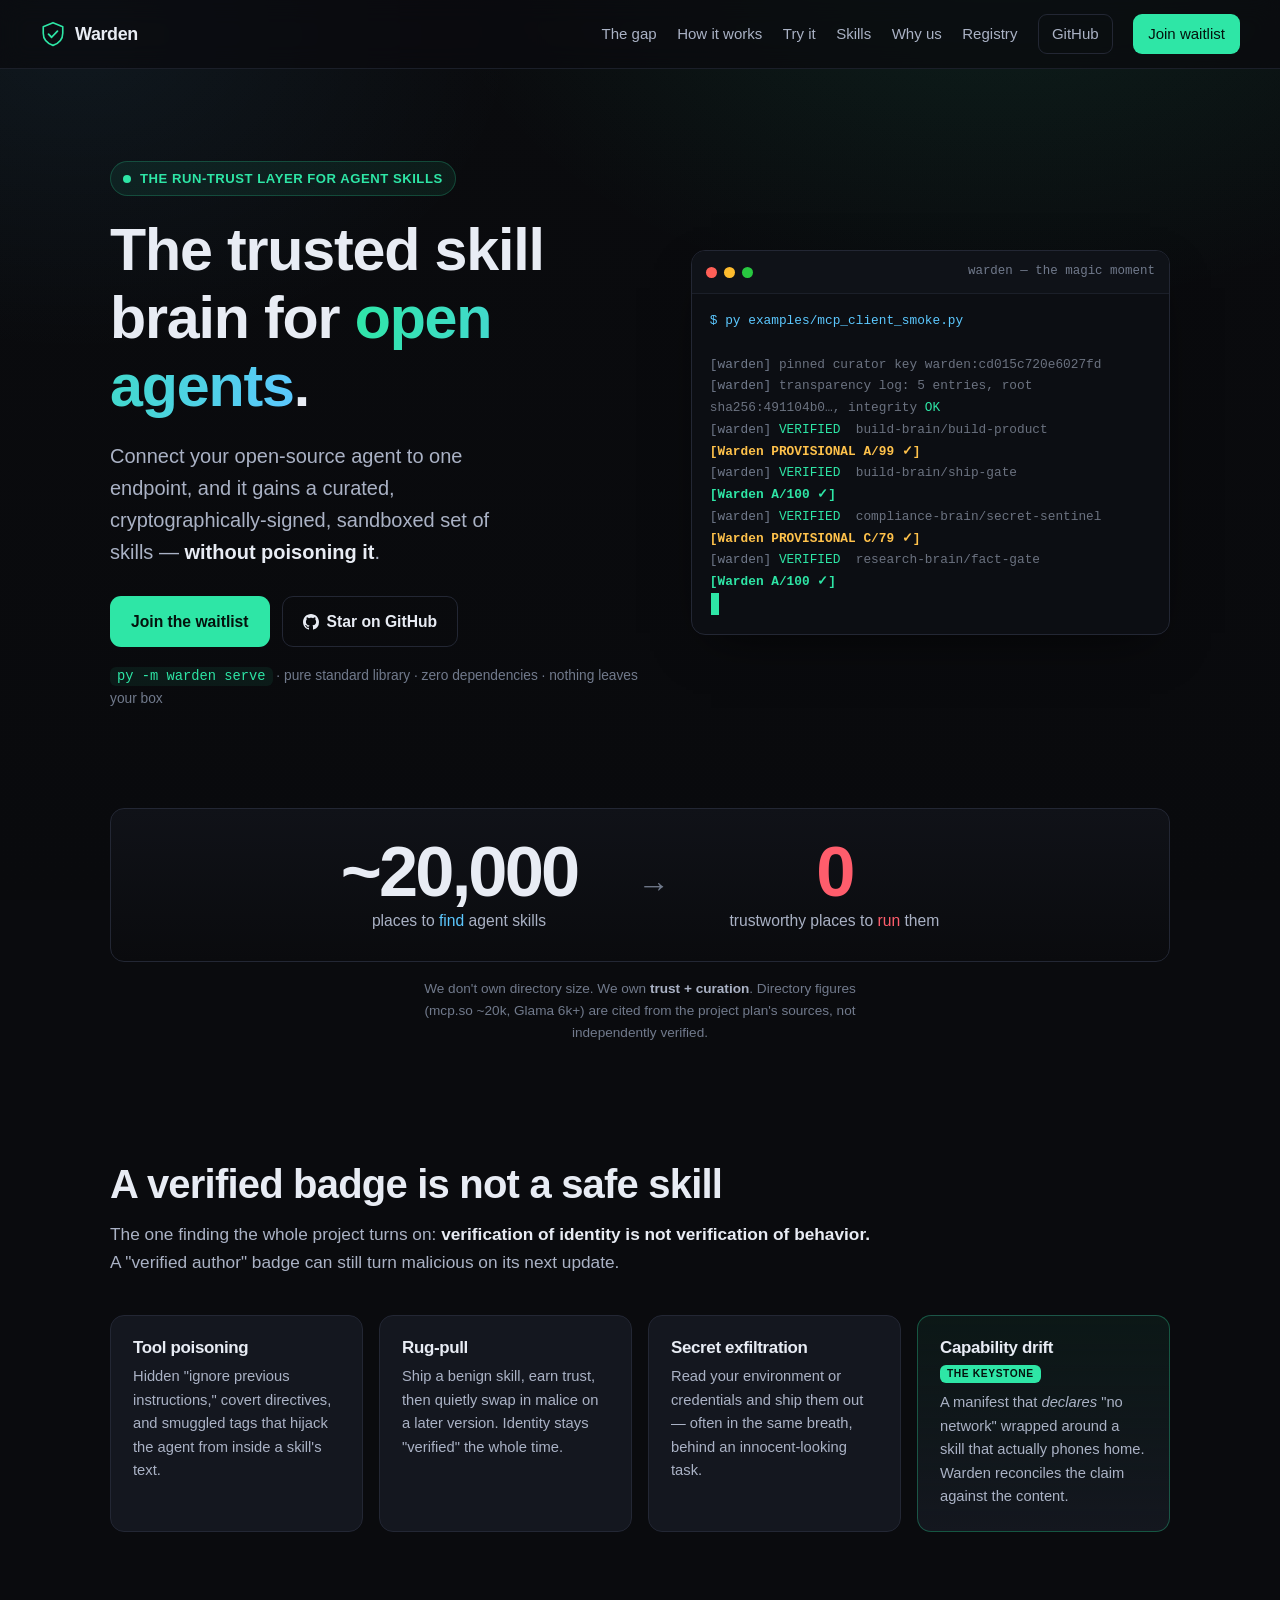
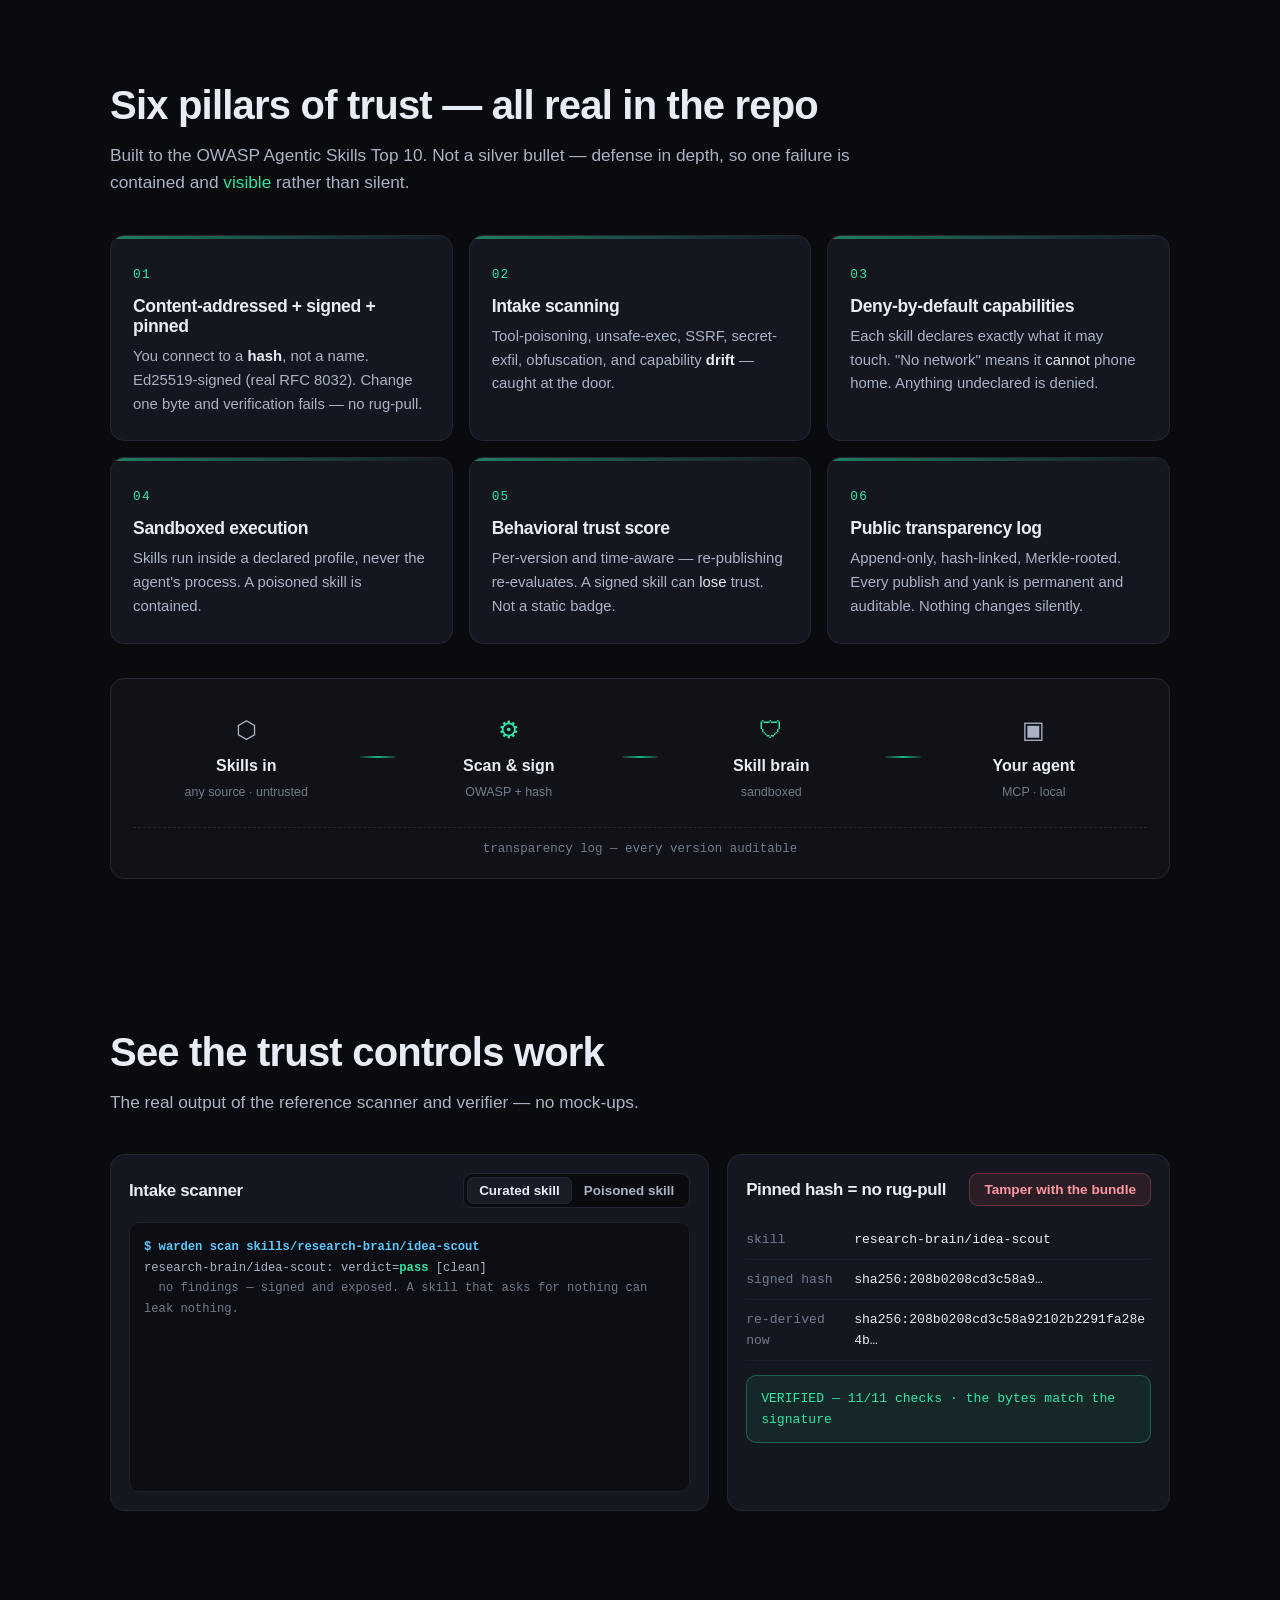
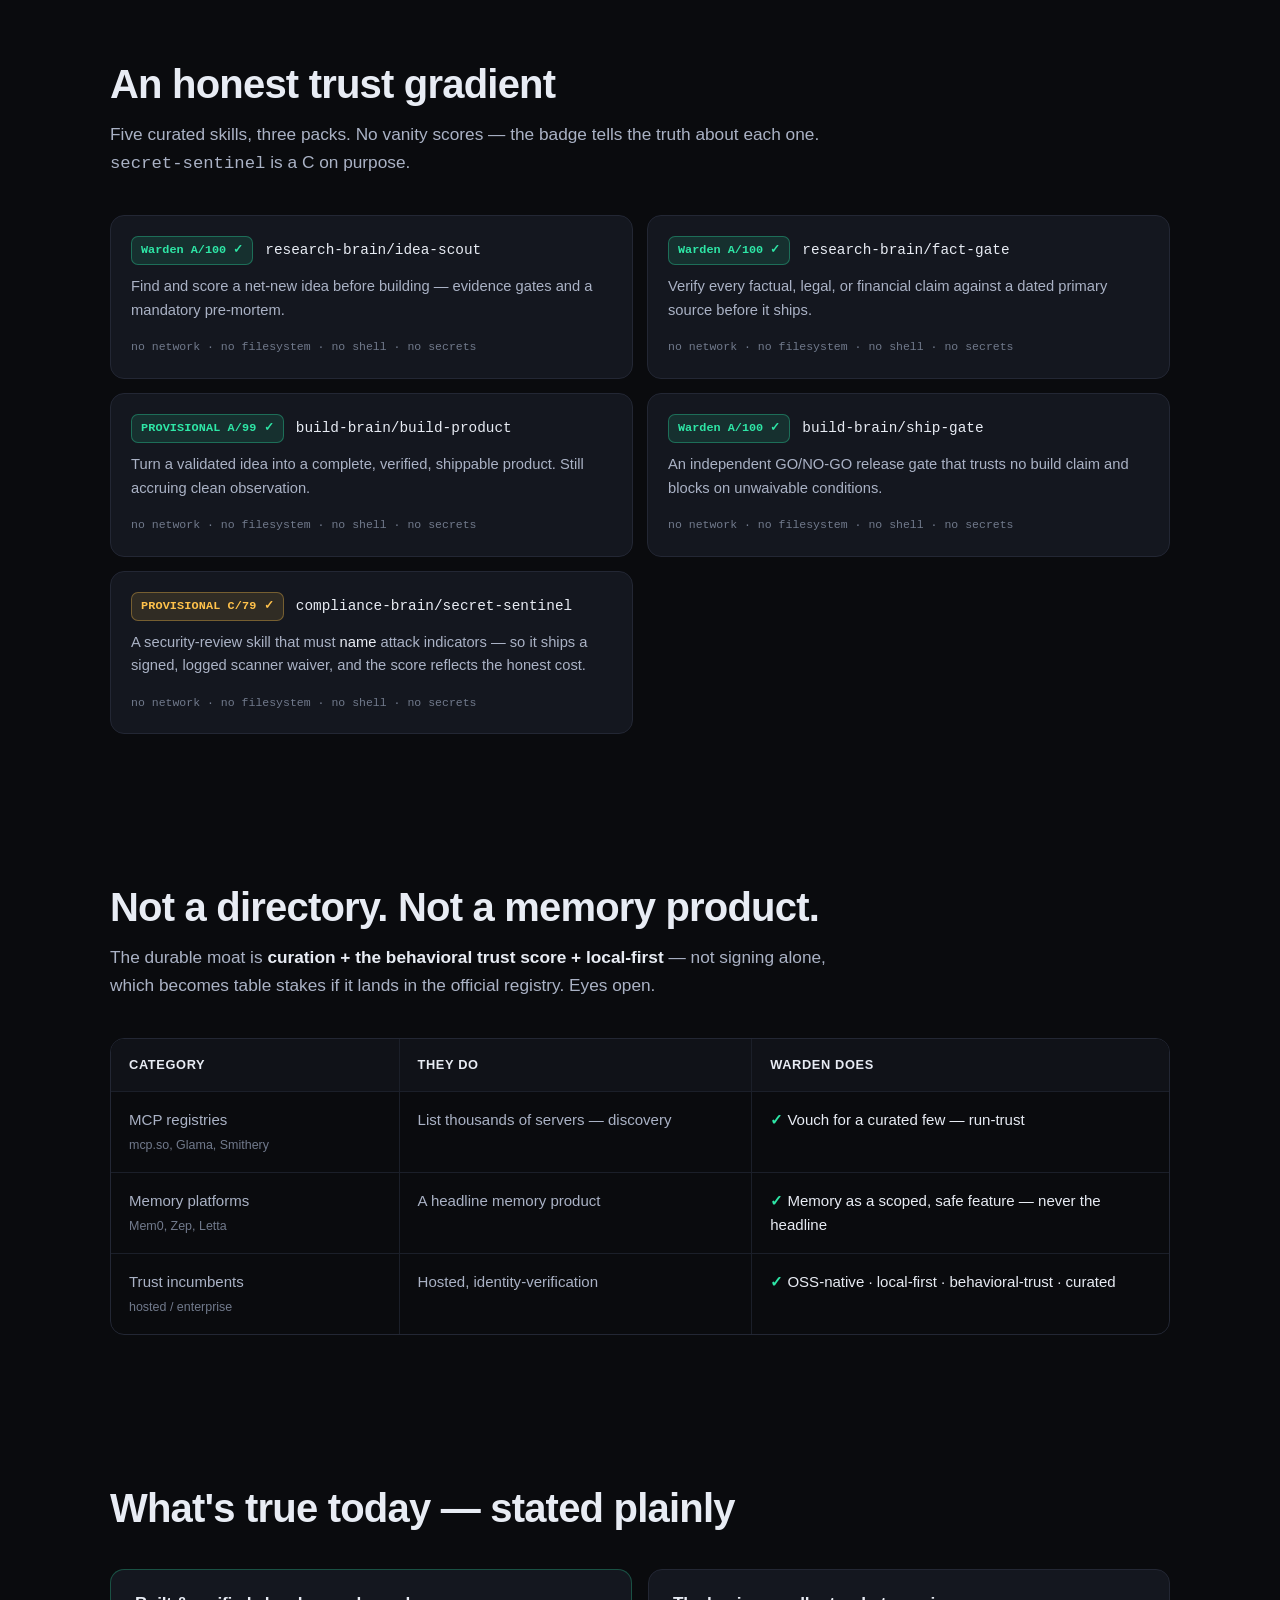
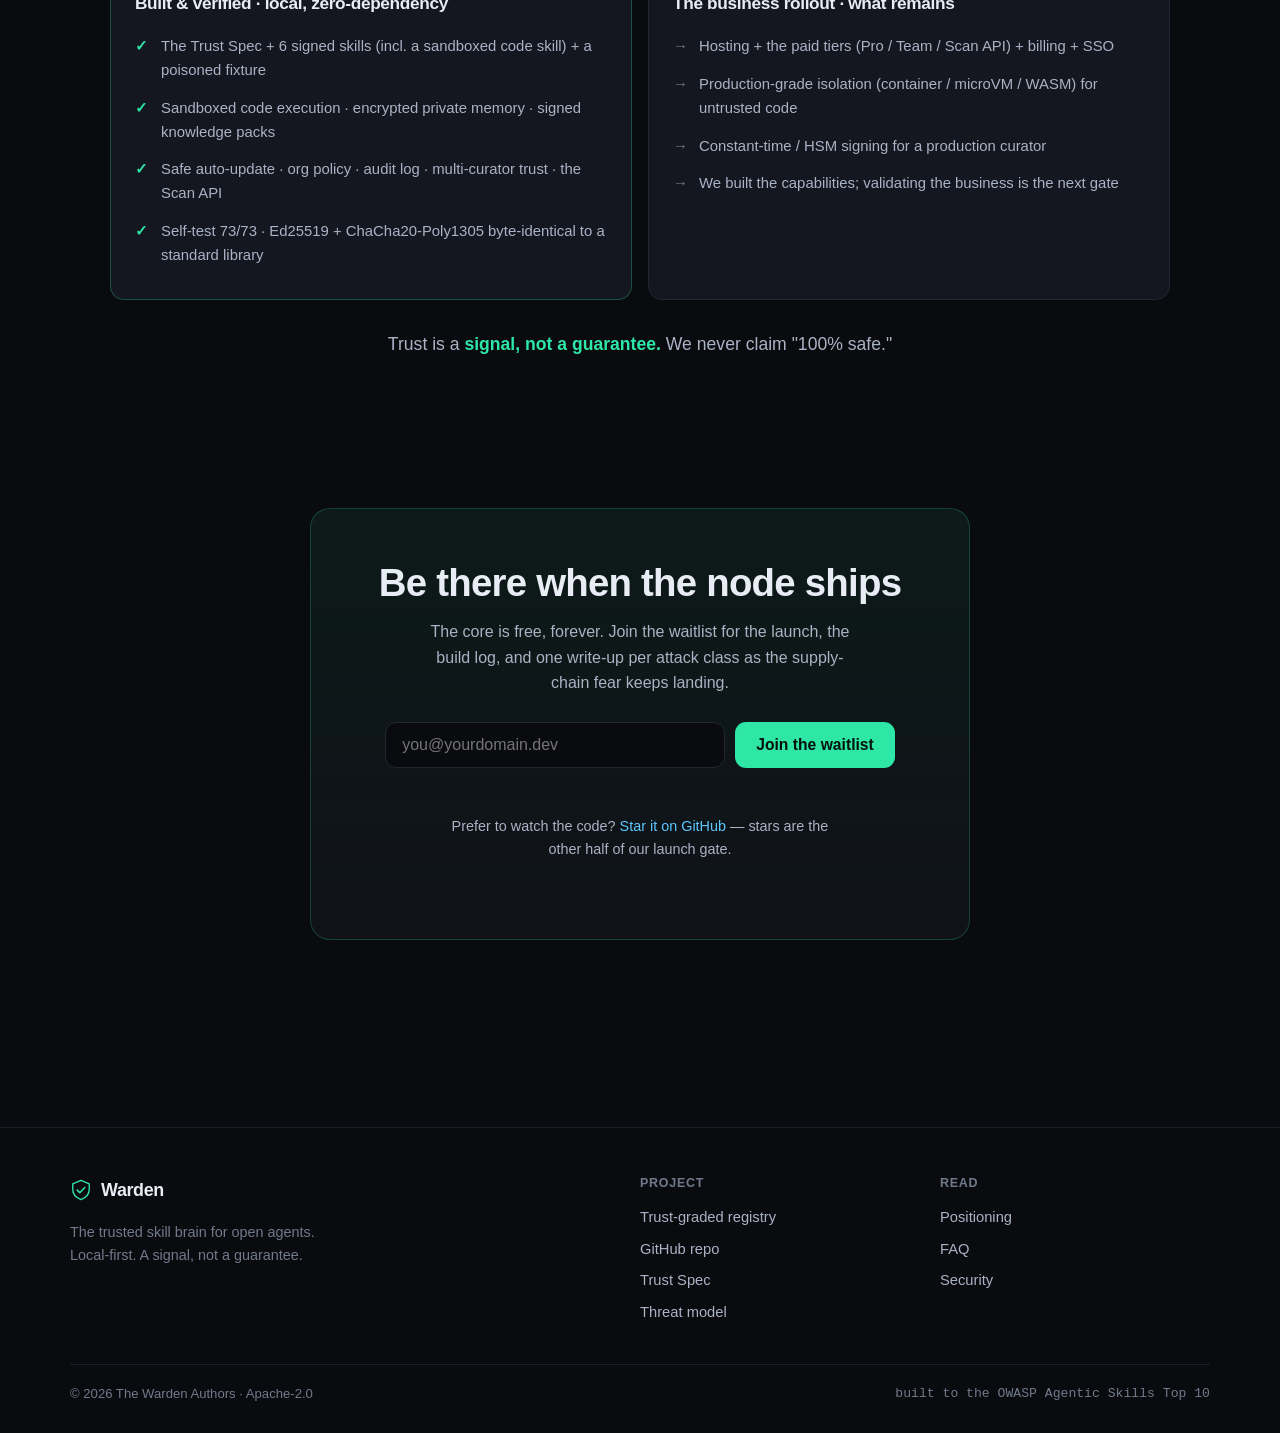
==== commit 3b662428: "site: absolute social-card URLs + live-site links in README Co-Authored-By: Claude Opus 4.8 (1M cont" ====
--- a/site/index.html
+++ b/site/index.html
@@ -10,12 +10,14 @@
 
 <!-- Open Graph / social -->
 <meta property="og:type" content="website" />
+<meta property="og:url" content="https://chadcorp.github.io/warden/" />
 <meta property="og:title" content="Warden — the trusted skill brain for open agents" />
 <meta property="og:description" content="~20,000 places to find agent skills. Zero trustworthy places to run them. Warden is the run-trust layer: signed, scanned, sandboxed, trust-scored — local-first." />
-<meta property="og:image" content="og-image.svg" />
+<meta property="og:image" content="https://chadcorp.github.io/warden/og-image.svg" />
 <meta name="twitter:card" content="summary_large_image" />
 <meta name="twitter:title" content="Warden — the trusted skill brain for open agents" />
 <meta name="twitter:description" content="The run-trust layer for MCP agent skills. Local-first, zero-dependency. A signal, not a guarantee." />
+<meta name="twitter:image" content="https://chadcorp.github.io/warden/og-image.svg" />
 
 <link rel="stylesheet" href="styles.css" />
 </head>
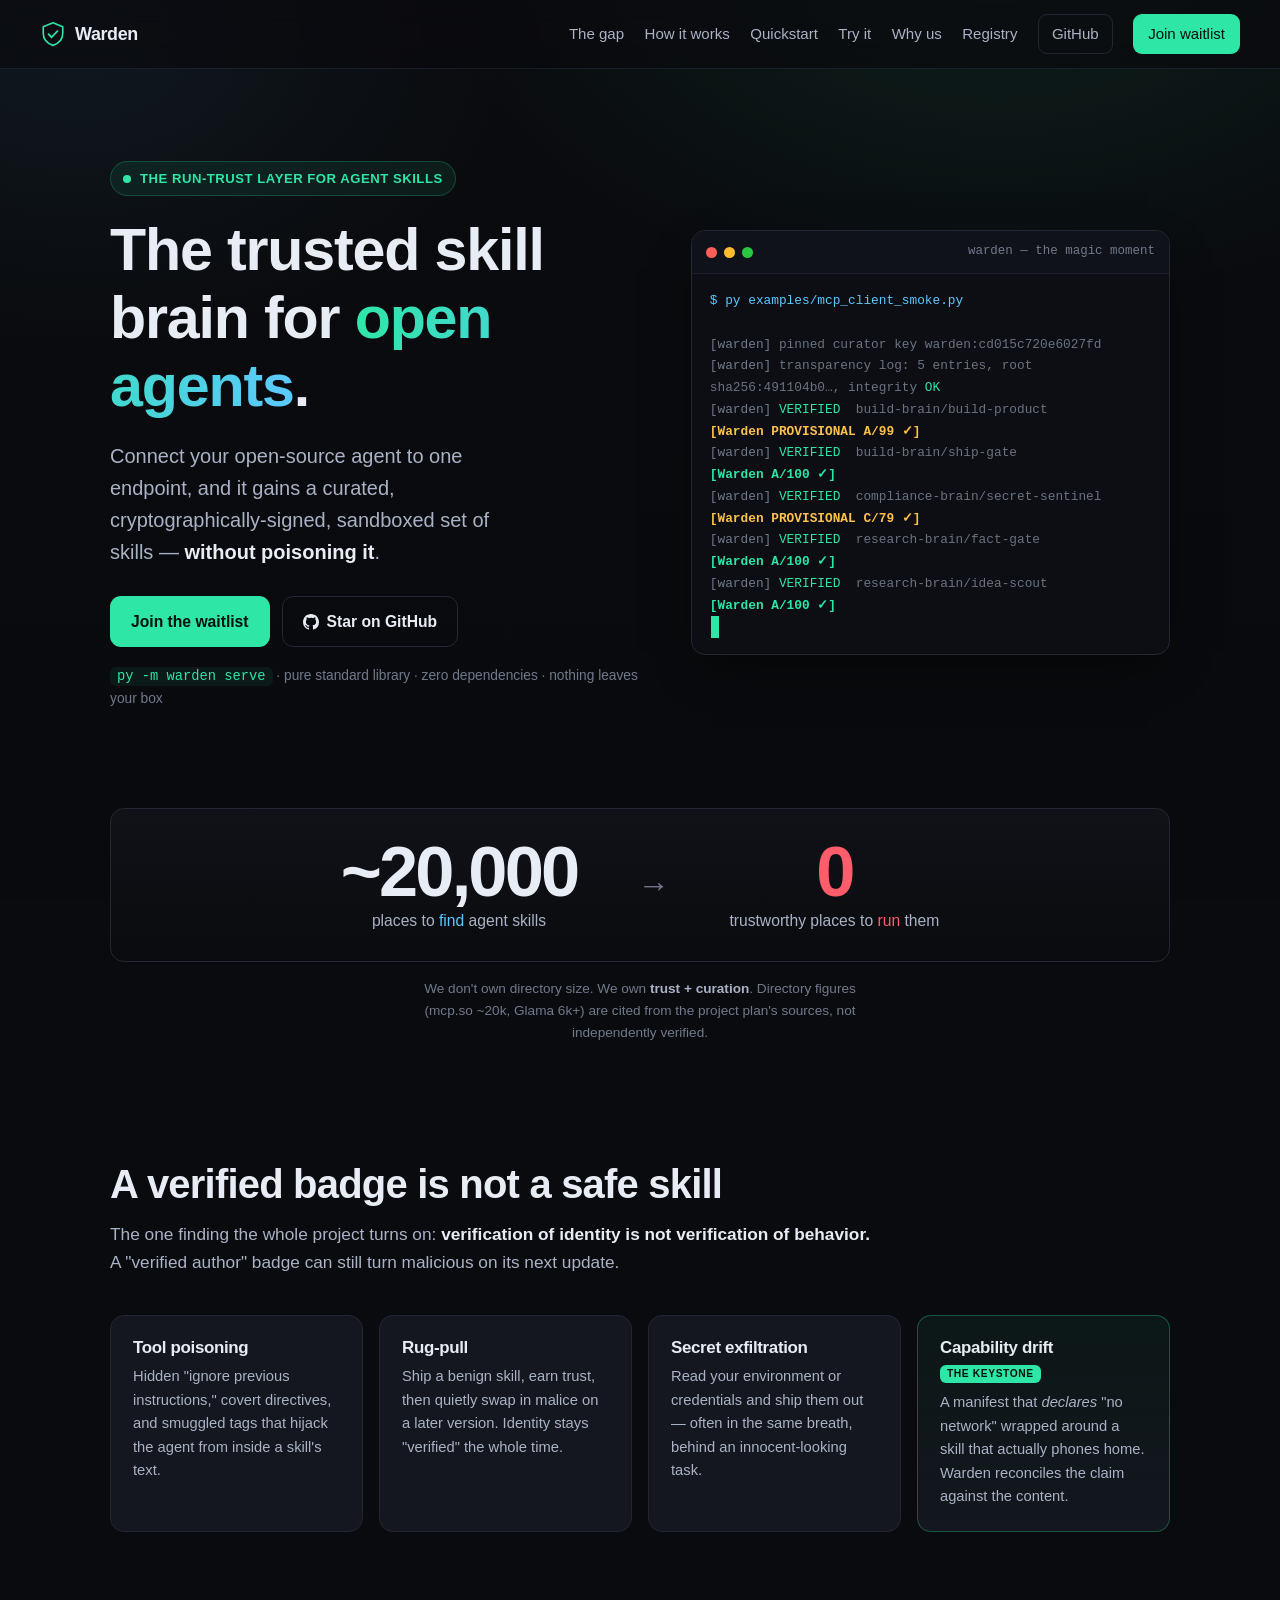
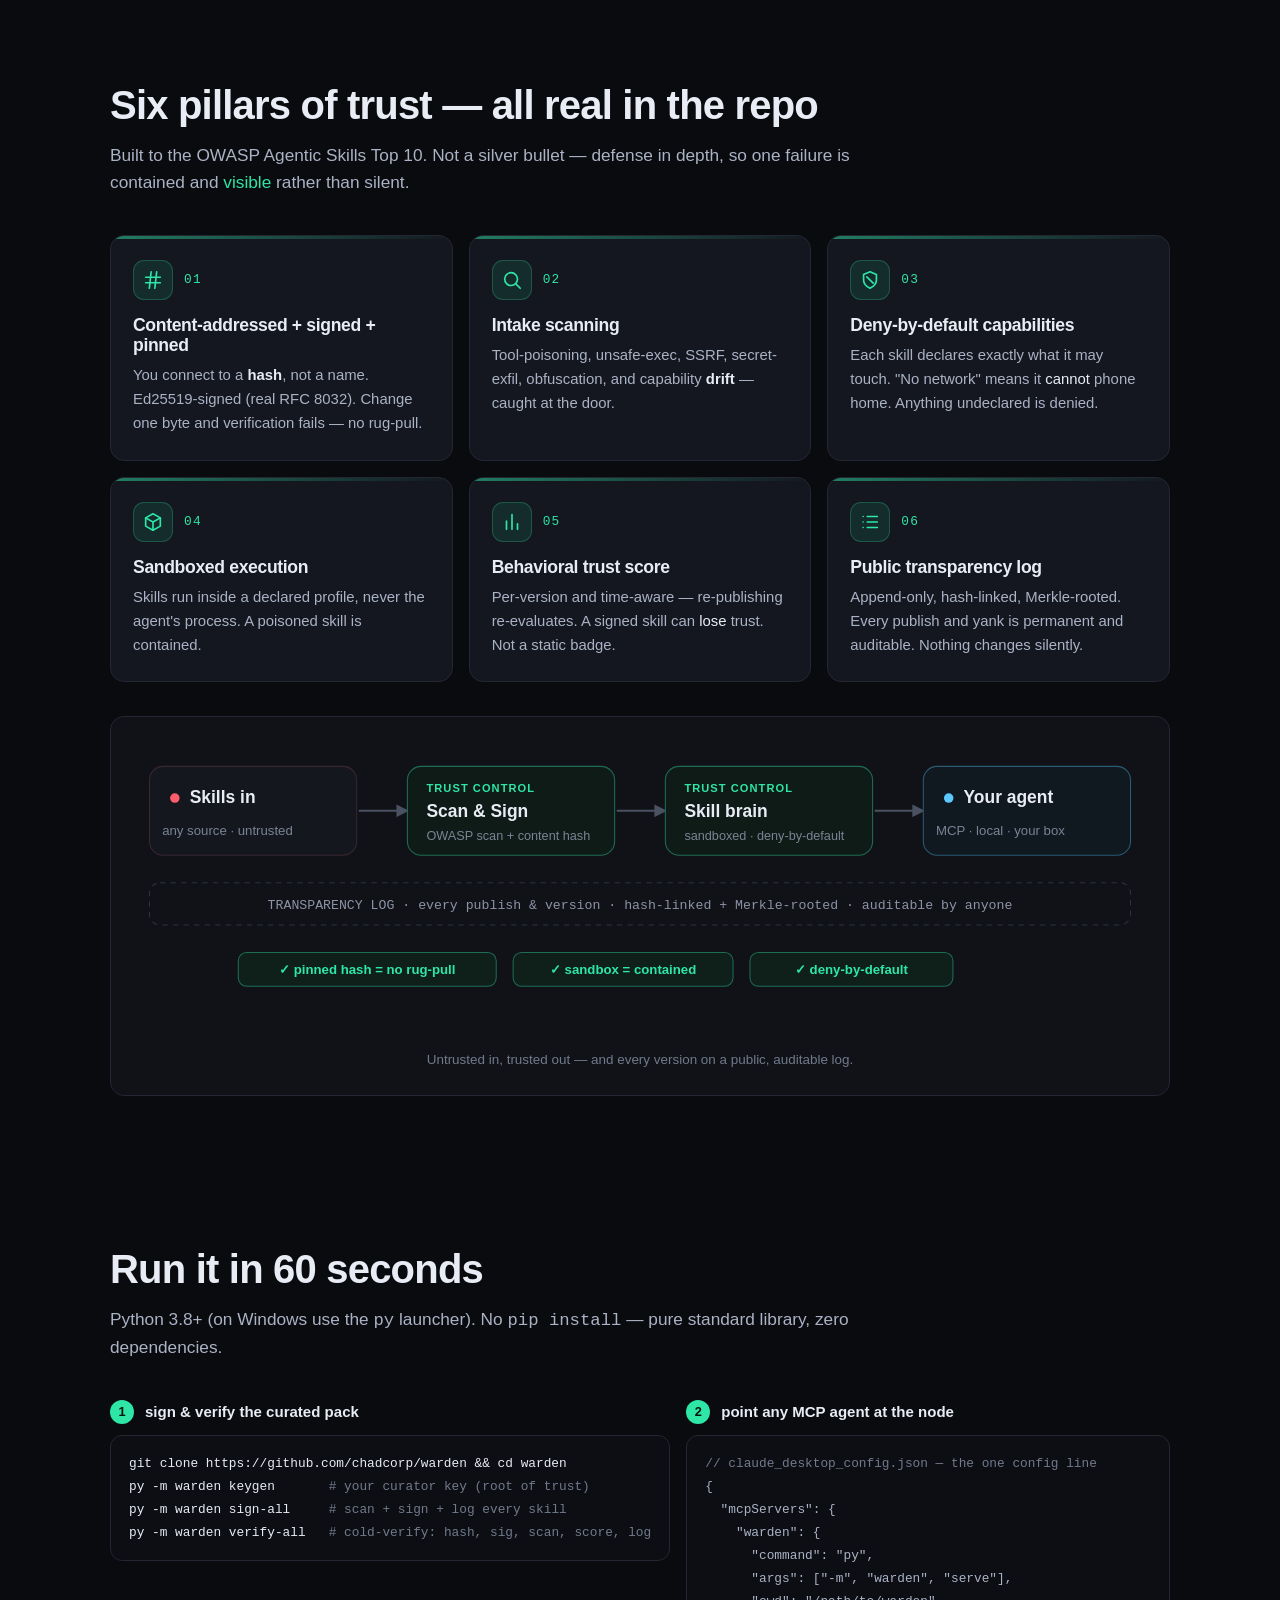
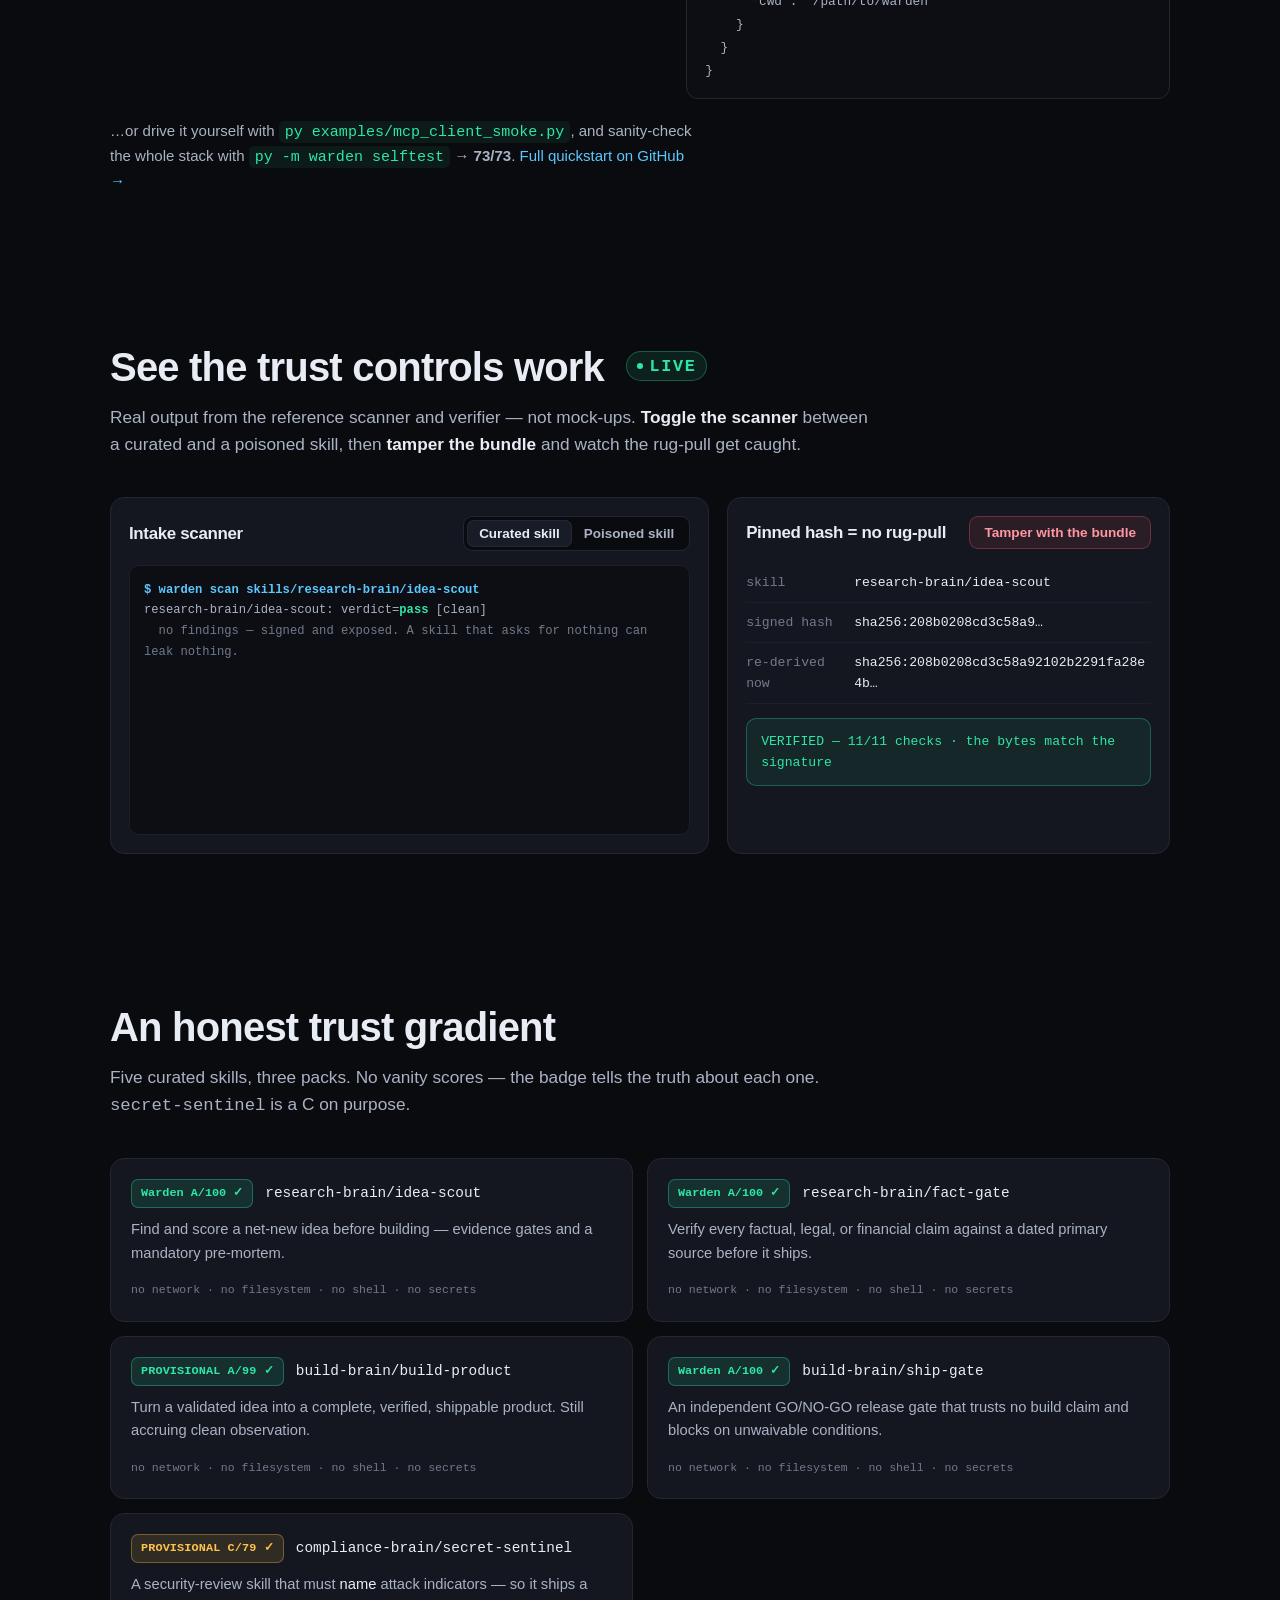
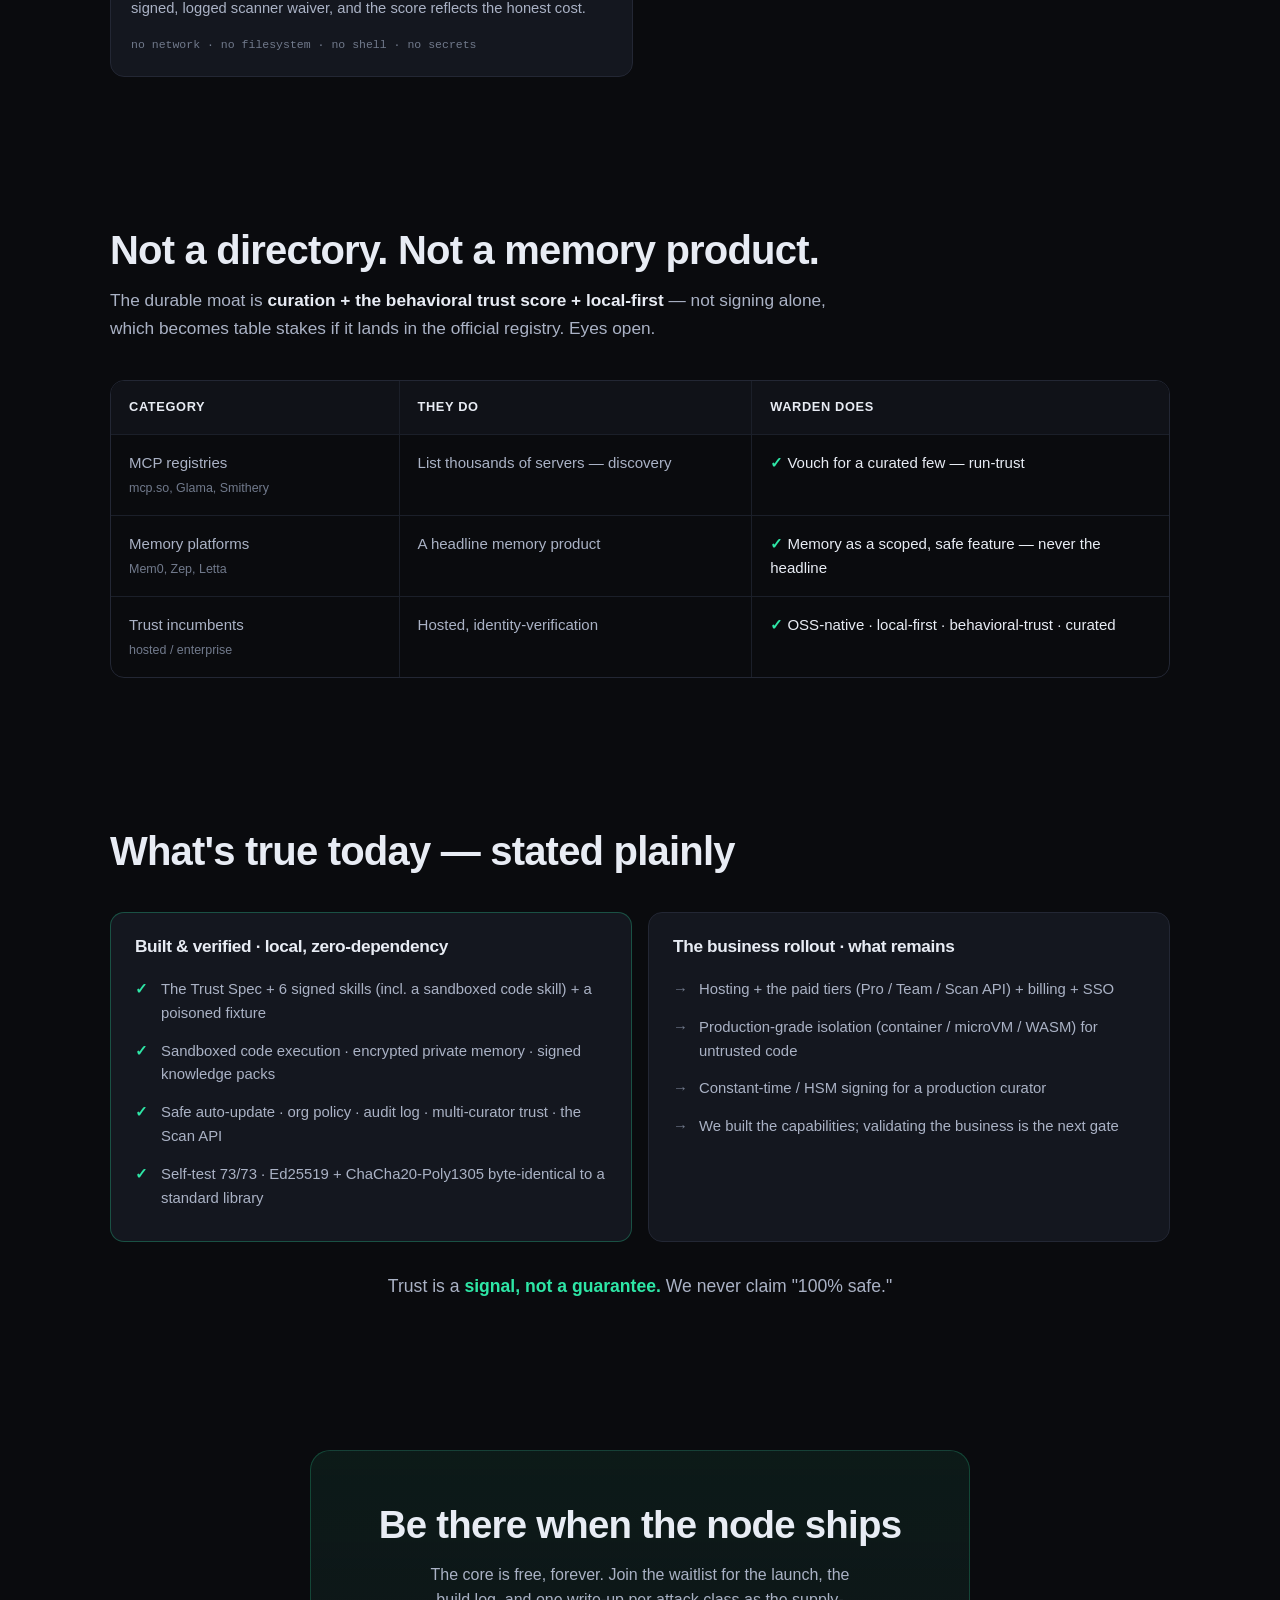
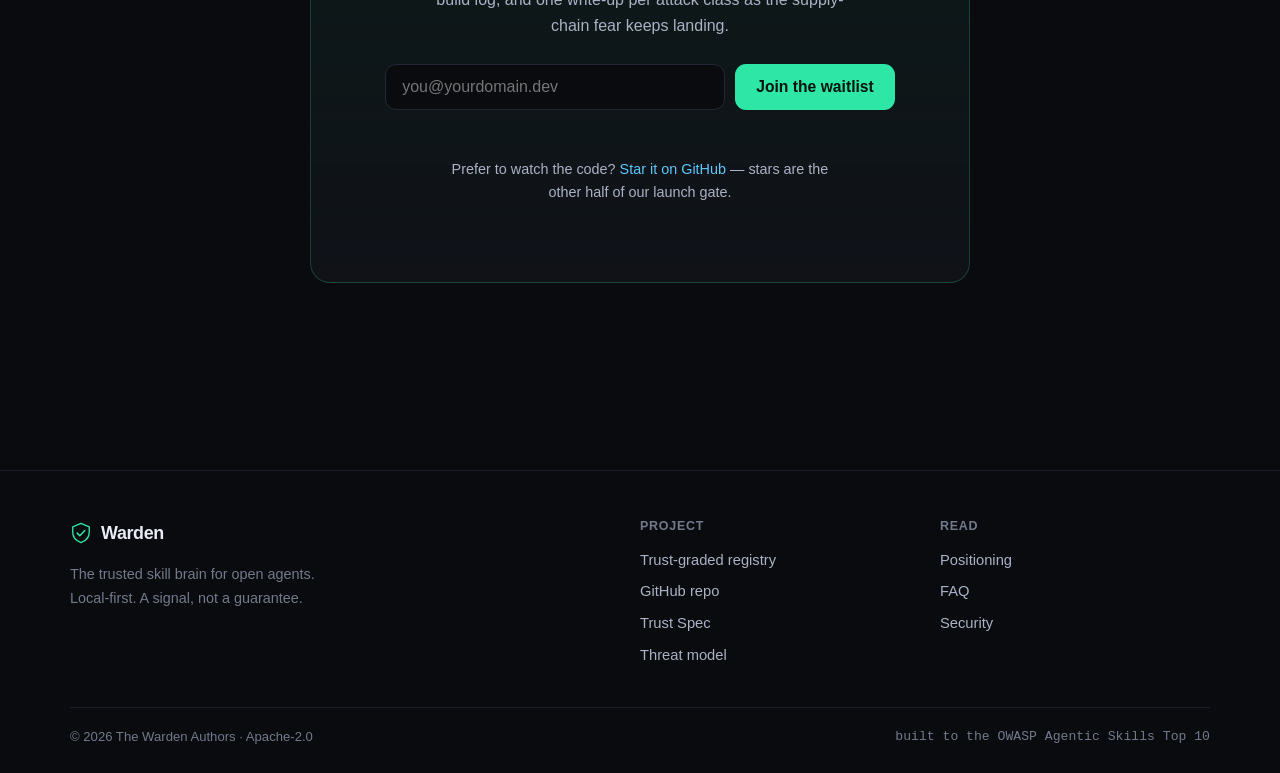
==== commit 7a8625bf: "site: polish per review — SVG architecture diagram, pillar icons, a Run-it-in-60s quickstart, live-d" ====
--- a/site/index.html
+++ b/site/index.html
@@ -7,17 +7,18 @@
 <meta name="description" content="Connect your open-source agent to one endpoint and it gains a curated, cryptographically-signed, sandboxed set of skills — without poisoning it. The run-trust layer for MCP agent skills. Local-first. Zero-dependency. A signal, not a guarantee." />
 <meta name="color-scheme" content="dark" />
 <link rel="icon" href="favicon.svg" type="image/svg+xml" />
+<link rel="canonical" href="https://warden-8c4.pages.dev/" />
 
 <!-- Open Graph / social -->
 <meta property="og:type" content="website" />
-<meta property="og:url" content="https://chadcorp.github.io/warden/" />
+<meta property="og:url" content="https://warden-8c4.pages.dev/" />
 <meta property="og:title" content="Warden — the trusted skill brain for open agents" />
 <meta property="og:description" content="~20,000 places to find agent skills. Zero trustworthy places to run them. Warden is the run-trust layer: signed, scanned, sandboxed, trust-scored — local-first." />
-<meta property="og:image" content="https://chadcorp.github.io/warden/og-image.svg" />
+<meta property="og:image" content="https://warden-8c4.pages.dev/og-image.svg" />
 <meta name="twitter:card" content="summary_large_image" />
 <meta name="twitter:title" content="Warden — the trusted skill brain for open agents" />
 <meta name="twitter:description" content="The run-trust layer for MCP agent skills. Local-first, zero-dependency. A signal, not a guarantee." />
-<meta name="twitter:image" content="https://chadcorp.github.io/warden/og-image.svg" />
+<meta name="twitter:image" content="https://warden-8c4.pages.dev/og-image.svg" />
 
 <link rel="stylesheet" href="styles.css" />
 </head>
@@ -35,8 +36,8 @@
   <nav class="nav-links" aria-label="Primary">
     <a href="#problem">The gap</a>
     <a href="#how">How it works</a>
+    <a href="#start">Quickstart</a>
     <a href="#try">Try it</a>
-    <a href="#skills">Skills</a>
     <a href="#positioning">Why us</a>
     <a href="registry/">Registry</a>
     <a class="nav-ghost" href="https://github.com/chadcorp/warden" rel="noopener">GitHub</a>
@@ -112,32 +113,103 @@
     <p class="sub">Built to the OWASP Agentic Skills Top 10. Not a silver bullet — defense in depth, so one failure is contained and <em>visible</em> rather than silent.</p>
   </div>
   <div class="pillars">
-    <article class="pillar"><span class="pnum">01</span><h3>Content-addressed + signed + pinned</h3><p>You connect to a <strong>hash</strong>, not a name. Ed25519-signed (real RFC 8032). Change one byte and verification fails — no rug-pull.</p></article>
-    <article class="pillar"><span class="pnum">02</span><h3>Intake scanning</h3><p>Tool-poisoning, unsafe-exec, SSRF, secret-exfil, obfuscation, and capability <strong>drift</strong> — caught at the door.</p></article>
-    <article class="pillar"><span class="pnum">03</span><h3>Deny-by-default capabilities</h3><p>Each skill declares exactly what it may touch. "No network" means it <em>cannot</em> phone home. Anything undeclared is denied.</p></article>
-    <article class="pillar"><span class="pnum">04</span><h3>Sandboxed execution</h3><p>Skills run inside a declared profile, never the agent's process. A poisoned skill is contained.</p></article>
-    <article class="pillar"><span class="pnum">05</span><h3>Behavioral trust score</h3><p>Per-version and time-aware — re-publishing re-evaluates. A signed skill can <em>lose</em> trust. Not a static badge.</p></article>
-    <article class="pillar"><span class="pnum">06</span><h3>Public transparency log</h3><p>Append-only, hash-linked, Merkle-rooted. Every publish and yank is permanent and auditable. Nothing changes silently.</p></article>
-  </div>
-
-  <!-- pipeline diagram -->
-  <div class="pipeline" aria-label="The trust pipeline">
-    <div class="pipe-stage"><span class="pipe-icon">⬡</span><strong>Skills in</strong><small>any source · untrusted</small></div>
-    <div class="pipe-flow" aria-hidden="true"></div>
-    <div class="pipe-stage pipe-ctl"><span class="pipe-icon">⚙</span><strong>Scan &amp; sign</strong><small>OWASP + hash</small></div>
-    <div class="pipe-flow" aria-hidden="true"></div>
-    <div class="pipe-stage pipe-ctl"><span class="pipe-icon">🛡</span><strong>Skill brain</strong><small>sandboxed</small></div>
-    <div class="pipe-flow" aria-hidden="true"></div>
-    <div class="pipe-stage"><span class="pipe-icon">▣</span><strong>Your agent</strong><small>MCP · local</small></div>
-    <div class="pipe-log">transparency log — every version auditable</div>
-  </div>
+    <article class="pillar"><span class="picon"><svg viewBox="0 0 24 24" fill="none" stroke="currentColor" stroke-width="1.8" stroke-linecap="round" stroke-linejoin="round" aria-hidden="true"><path d="M4 9h16M4 15h16M10 3 8 21M16 3l-2 18"/></svg></span><span class="pnum">01</span><h3>Content-addressed + signed + pinned</h3><p>You connect to a <strong>hash</strong>, not a name. Ed25519-signed (real RFC 8032). Change one byte and verification fails — no rug-pull.</p></article>
+    <article class="pillar"><span class="picon"><svg viewBox="0 0 24 24" fill="none" stroke="currentColor" stroke-width="1.8" stroke-linecap="round" stroke-linejoin="round" aria-hidden="true"><circle cx="11" cy="11" r="7"/><path d="M21 21l-4.3-4.3"/></svg></span><span class="pnum">02</span><h3>Intake scanning</h3><p>Tool-poisoning, unsafe-exec, SSRF, secret-exfil, obfuscation, and capability <strong>drift</strong> — caught at the door.</p></article>
+    <article class="pillar"><span class="picon"><svg viewBox="0 0 24 24" fill="none" stroke="currentColor" stroke-width="1.8" stroke-linecap="round" stroke-linejoin="round" aria-hidden="true"><path d="M12 3l7 3v6c0 4.5-3 7-7 9-4-2-7-4.5-7-9V6z"/><path d="M8.5 8.5l7 7"/></svg></span><span class="pnum">03</span><h3>Deny-by-default capabilities</h3><p>Each skill declares exactly what it may touch. "No network" means it <em>cannot</em> phone home. Anything undeclared is denied.</p></article>
+    <article class="pillar"><span class="picon"><svg viewBox="0 0 24 24" fill="none" stroke="currentColor" stroke-width="1.8" stroke-linecap="round" stroke-linejoin="round" aria-hidden="true"><path d="M12 3l8 4.5v9L12 21l-8-4.5v-9z"/><path d="M4 7.5l8 4.5 8-4.5M12 12v9"/></svg></span><span class="pnum">04</span><h3>Sandboxed execution</h3><p>Skills run inside a declared profile, never the agent's process. A poisoned skill is contained.</p></article>
+    <article class="pillar"><span class="picon"><svg viewBox="0 0 24 24" fill="none" stroke="currentColor" stroke-width="1.8" stroke-linecap="round" stroke-linejoin="round" aria-hidden="true"><path d="M6 20V11M12 20V4M18 20v-6"/></svg></span><span class="pnum">05</span><h3>Behavioral trust score</h3><p>Per-version and time-aware — re-publishing re-evaluates. A signed skill can <em>lose</em> trust. Not a static badge.</p></article>
+    <article class="pillar"><span class="picon"><svg viewBox="0 0 24 24" fill="none" stroke="currentColor" stroke-width="1.8" stroke-linecap="round" stroke-linejoin="round" aria-hidden="true"><path d="M9 6h11M9 12h11M9 18h11M4.5 6h.01M4.5 12h.01M4.5 18h.01"/></svg></span><span class="pnum">06</span><h3>Public transparency log</h3><p>Append-only, hash-linked, Merkle-rooted. Every publish and yank is permanent and auditable. Nothing changes silently.</p></article>
+  </div>
+
+  <!-- architecture diagram -->
+  <figure class="arch">
+    <svg viewBox="0 0 944 276" role="img" xmlns="http://www.w3.org/2000/svg"
+         aria-label="Warden trust pipeline: untrusted skills from any source are scanned, signed and content-pinned, then served sandboxed and deny-by-default to your local agent — with every version recorded on a public transparency log.">
+      <defs>
+        <marker id="arw" viewBox="0 0 10 10" refX="7" refY="5" markerWidth="6" markerHeight="6" orient="auto">
+          <path d="M0 0 L10 5 L0 10 z" fill="#4a5160"/>
+        </marker>
+      </defs>
+      <g font-family="-apple-system,BlinkMacSystemFont,Segoe UI,Roboto,sans-serif">
+        <!-- stage 1 -->
+        <rect x="8" y="24" width="196" height="84" rx="13" fill="#15171f" stroke="#3a2630"/>
+        <circle cx="32" cy="54" r="4.5" fill="#ff5d6c"/>
+        <text x="46" y="59" fill="#e8ecf4" font-size="16.5" font-weight="700">Skills in</text>
+        <text x="20" y="89" fill="#7a8395" font-size="12.5">any source · untrusted</text>
+        <line x1="206" y1="66" x2="250" y2="66" stroke="#4a5160" stroke-width="2" marker-end="url(#arw)"/>
+        <!-- stage 2 -->
+        <rect x="252" y="24" width="196" height="84" rx="13" fill="#0f1b17" stroke="#1f6b54"/>
+        <text x="270" y="48" fill="#2ee6a6" font-size="10.5" font-weight="700" letter-spacing="1">TRUST CONTROL</text>
+        <text x="270" y="72" fill="#e8ecf4" font-size="16.5" font-weight="700">Scan &amp; Sign</text>
+        <text x="270" y="94" fill="#7a8395" font-size="12">OWASP scan + content hash</text>
+        <line x1="450" y1="66" x2="494" y2="66" stroke="#4a5160" stroke-width="2" marker-end="url(#arw)"/>
+        <!-- stage 3 -->
+        <rect x="496" y="24" width="196" height="84" rx="13" fill="#0f1b17" stroke="#1f6b54"/>
+        <text x="514" y="48" fill="#2ee6a6" font-size="10.5" font-weight="700" letter-spacing="1">TRUST CONTROL</text>
+        <text x="514" y="72" fill="#e8ecf4" font-size="16.5" font-weight="700">Skill brain</text>
+        <text x="514" y="94" fill="#7a8395" font-size="12">sandboxed · deny-by-default</text>
+        <line x1="694" y1="66" x2="738" y2="66" stroke="#4a5160" stroke-width="2" marker-end="url(#arw)"/>
+        <!-- stage 4 -->
+        <rect x="740" y="24" width="196" height="84" rx="13" fill="#101820" stroke="#2b5a72"/>
+        <circle cx="764" cy="54" r="4.5" fill="#5cc8ff"/>
+        <text x="778" y="59" fill="#e8ecf4" font-size="16.5" font-weight="700">Your agent</text>
+        <text x="752" y="89" fill="#7a8395" font-size="12.5">MCP · local · your box</text>
+
+        <!-- transparency band -->
+        <rect x="8" y="134" width="928" height="40" rx="10" fill="none" stroke="#2a3340" stroke-dasharray="5 5"/>
+        <text x="472" y="159" fill="#8b93a5" font-size="12.5" text-anchor="middle" font-family="ui-monospace,Consolas,monospace">TRANSPARENCY LOG · every publish &amp; version · hash-linked + Merkle-rooted · auditable by anyone</text>
+
+        <!-- guarantee chips -->
+        <g font-size="12.5" font-weight="600">
+          <rect x="92" y="200" width="244" height="32" rx="8" fill="#0f1f1a" stroke="#1f6b54"/>
+          <text x="214" y="220" fill="#2ee6a6" text-anchor="middle">✓ pinned hash = no rug-pull</text>
+          <rect x="352" y="200" width="208" height="32" rx="8" fill="#0f1f1a" stroke="#1f6b54"/>
+          <text x="456" y="220" fill="#2ee6a6" text-anchor="middle">✓ sandbox = contained</text>
+          <rect x="576" y="200" width="192" height="32" rx="8" fill="#0f1f1a" stroke="#1f6b54"/>
+          <text x="672" y="220" fill="#2ee6a6" text-anchor="middle">✓ deny-by-default</text>
+        </g>
+      </g>
+    </svg>
+    <figcaption>Untrusted in, trusted out — and every version on a public, auditable log.</figcaption>
+  </figure>
+</section>
+
+<!-- ============================ QUICKSTART ============================ -->
+<section id="start" class="band">
+  <div class="section-head">
+    <h2>Run it in 60 seconds</h2>
+    <p class="sub">Python 3.8+ (on Windows use the <code>py</code> launcher). No <code>pip install</code> — pure standard library, zero dependencies.</p>
+  </div>
+  <div class="start-grid">
+    <div class="start-block">
+      <div class="start-label"><span class="start-num">1</span> sign &amp; verify the curated pack</div>
+      <pre class="code"><code><span class="c-prompt">git clone https://github.com/chadcorp/warden &amp;&amp; cd warden</span>
+<span class="c-prompt">py -m warden keygen</span>       <span class="c-cmt"># your curator key (root of trust)</span>
+<span class="c-prompt">py -m warden sign-all</span>     <span class="c-cmt"># scan + sign + log every skill</span>
+<span class="c-prompt">py -m warden verify-all</span>   <span class="c-cmt"># cold-verify: hash, sig, scan, score, log</span></code></pre>
+    </div>
+    <div class="start-block">
+      <div class="start-label"><span class="start-num">2</span> point any MCP agent at the node</div>
+      <pre class="code"><code><span class="c-cmt">// claude_desktop_config.json — the one config line</span>
+{
+  "mcpServers": {
+    "warden": {
+      "command": "py",
+      "args": ["-m", "warden", "serve"],
+      "cwd": "/path/to/warden"
+    }
+  }
+}</code></pre>
+    </div>
+  </div>
+  <p class="start-note">…or drive it yourself with <code>py examples/mcp_client_smoke.py</code>, and sanity-check the whole stack with <code>py -m warden selftest</code> → <strong>73/73</strong>. <a href="https://github.com/chadcorp/warden#quickstart" rel="noopener">Full quickstart on GitHub →</a></p>
 </section>
 
 <!-- ============================ TRY IT ============================ -->
 <section id="try" class="band">
   <div class="section-head">
-    <h2>See the trust controls work</h2>
-    <p class="sub">The real output of the reference scanner and verifier — no mock-ups.</p>
+    <h2>See the trust controls work <span class="live-dot">live</span></h2>
+    <p class="sub">Real output from the reference scanner and verifier — not mock-ups. <strong>Toggle the scanner</strong> between a curated and a poisoned skill, then <strong>tamper the bundle</strong> and watch the rug-pull get caught.</p>
   </div>
 
   <div class="demos">
--- a/site/styles.css
+++ b/site/styles.css
@@ -275,3 +275,30 @@
 .reveal { opacity: 0; transform: translateY(16px); transition: opacity .6s ease, transform .6s ease; }
 .reveal.in { opacity: 1; transform: none; }
 @media (prefers-reduced-motion: reduce) { .reveal { opacity: 1; transform: none; transition: none; } }
+
+/* ---------------- pillar icons ---------------- */
+.picon { display: inline-flex; align-items: center; justify-content: center; width: 40px; height: 40px; border-radius: 11px; background: rgba(46,230,166,.1); border: 1px solid rgba(46,230,166,.24); color: var(--green); vertical-align: middle; }
+.picon svg { width: 22px; height: 22px; }
+.pillar .pnum { margin-left: 11px; vertical-align: middle; }
+.pillar h3 { margin-top: 15px; }
+
+/* ---------------- architecture diagram ---------------- */
+.arch { margin: 34px 0 0; border: 1px solid var(--line); border-radius: var(--radius); background: var(--bg-soft); padding: 24px clamp(12px,3vw,30px); }
+.arch svg { width: 100%; height: auto; display: block; }
+.arch figcaption { text-align: center; color: var(--ink-faint); font-size: .84rem; margin-top: 16px; }
+
+/* ---------------- quickstart ---------------- */
+.start-grid { display: grid; grid-template-columns: 1fr 1fr; gap: 16px; }
+.start-label { display: flex; align-items: center; gap: 11px; font-size: .94rem; font-weight: 600; color: var(--ink); margin-bottom: 11px; }
+.start-num { display: inline-flex; align-items: center; justify-content: center; width: 24px; height: 24px; border-radius: 50%; background: var(--green); color: #04130d; font-size: .8rem; font-weight: 800; flex: none; }
+.code { margin: 0; background: #0c0e13; border: 1px solid var(--line); border-radius: 12px; padding: 16px 18px; font-family: var(--mono); font-size: .8rem; line-height: 1.8; color: var(--ink-dim); overflow-x: auto; white-space: pre; }
+.code .c-prompt { color: var(--ink); }
+.code .c-cmt { color: var(--ink-faint); }
+.start-note { color: var(--ink-dim); font-size: .94rem; margin: 20px 0 0; max-width: 70ch; }
+.start-note code { color: var(--green); background: rgba(46,230,166,.07); padding: 2px 6px; border-radius: 5px; }
+@media (max-width: 900px) { .start-grid { grid-template-columns: 1fr; } }
+
+/* ---------------- live badge ---------------- */
+.live-dot { display: inline-flex; align-items: center; gap: 6px; font-family: var(--mono); font-size: .42em; font-weight: 700; text-transform: uppercase; letter-spacing: .1em; color: var(--green); background: rgba(46,230,166,.1); border: 1px solid rgba(46,230,166,.3); padding: 5px 10px 4px; border-radius: 999px; vertical-align: middle; margin-left: 12px; position: relative; top: -4px; }
+.live-dot::before { content: ""; width: 6px; height: 6px; border-radius: 50%; background: var(--green); box-shadow: 0 0 0 0 rgba(46,230,166,.6); animation: pulse 2.4s infinite; }
+@media (prefers-reduced-motion: reduce) { .live-dot::before { animation: none; } }
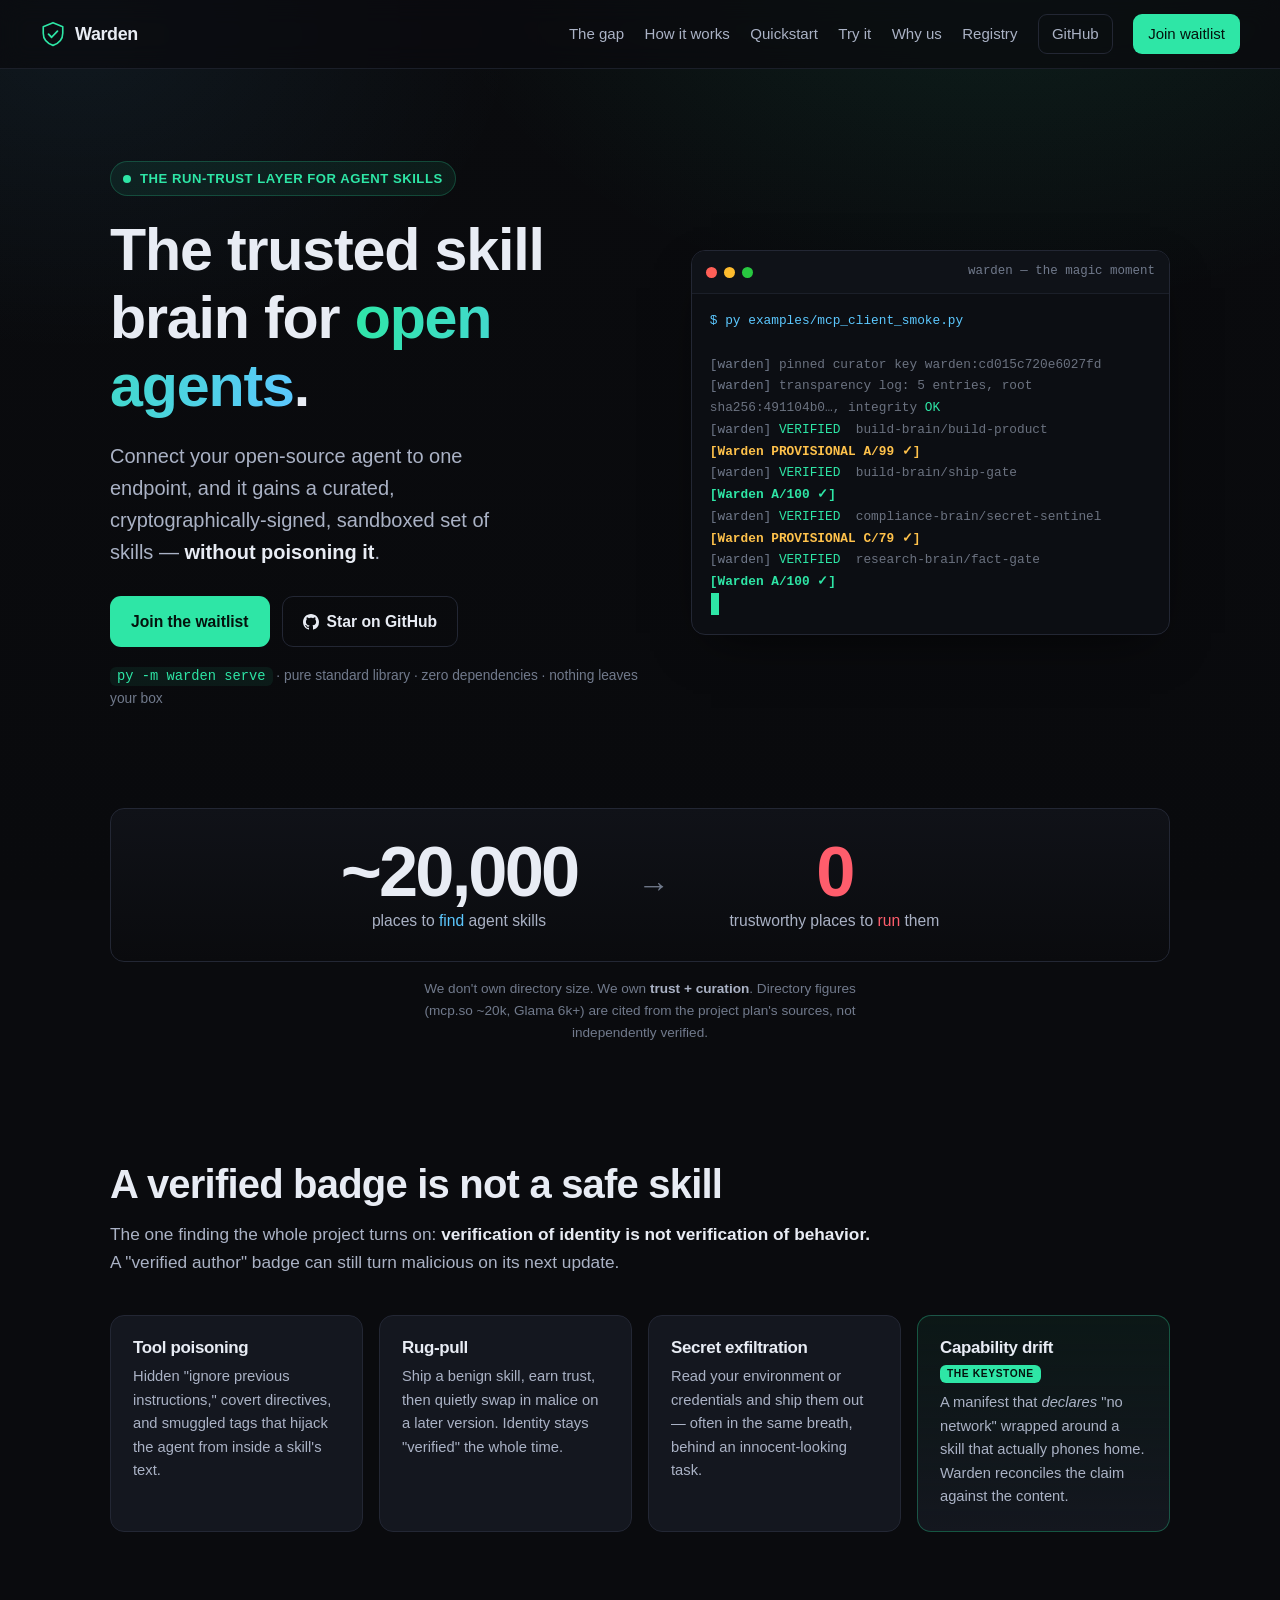
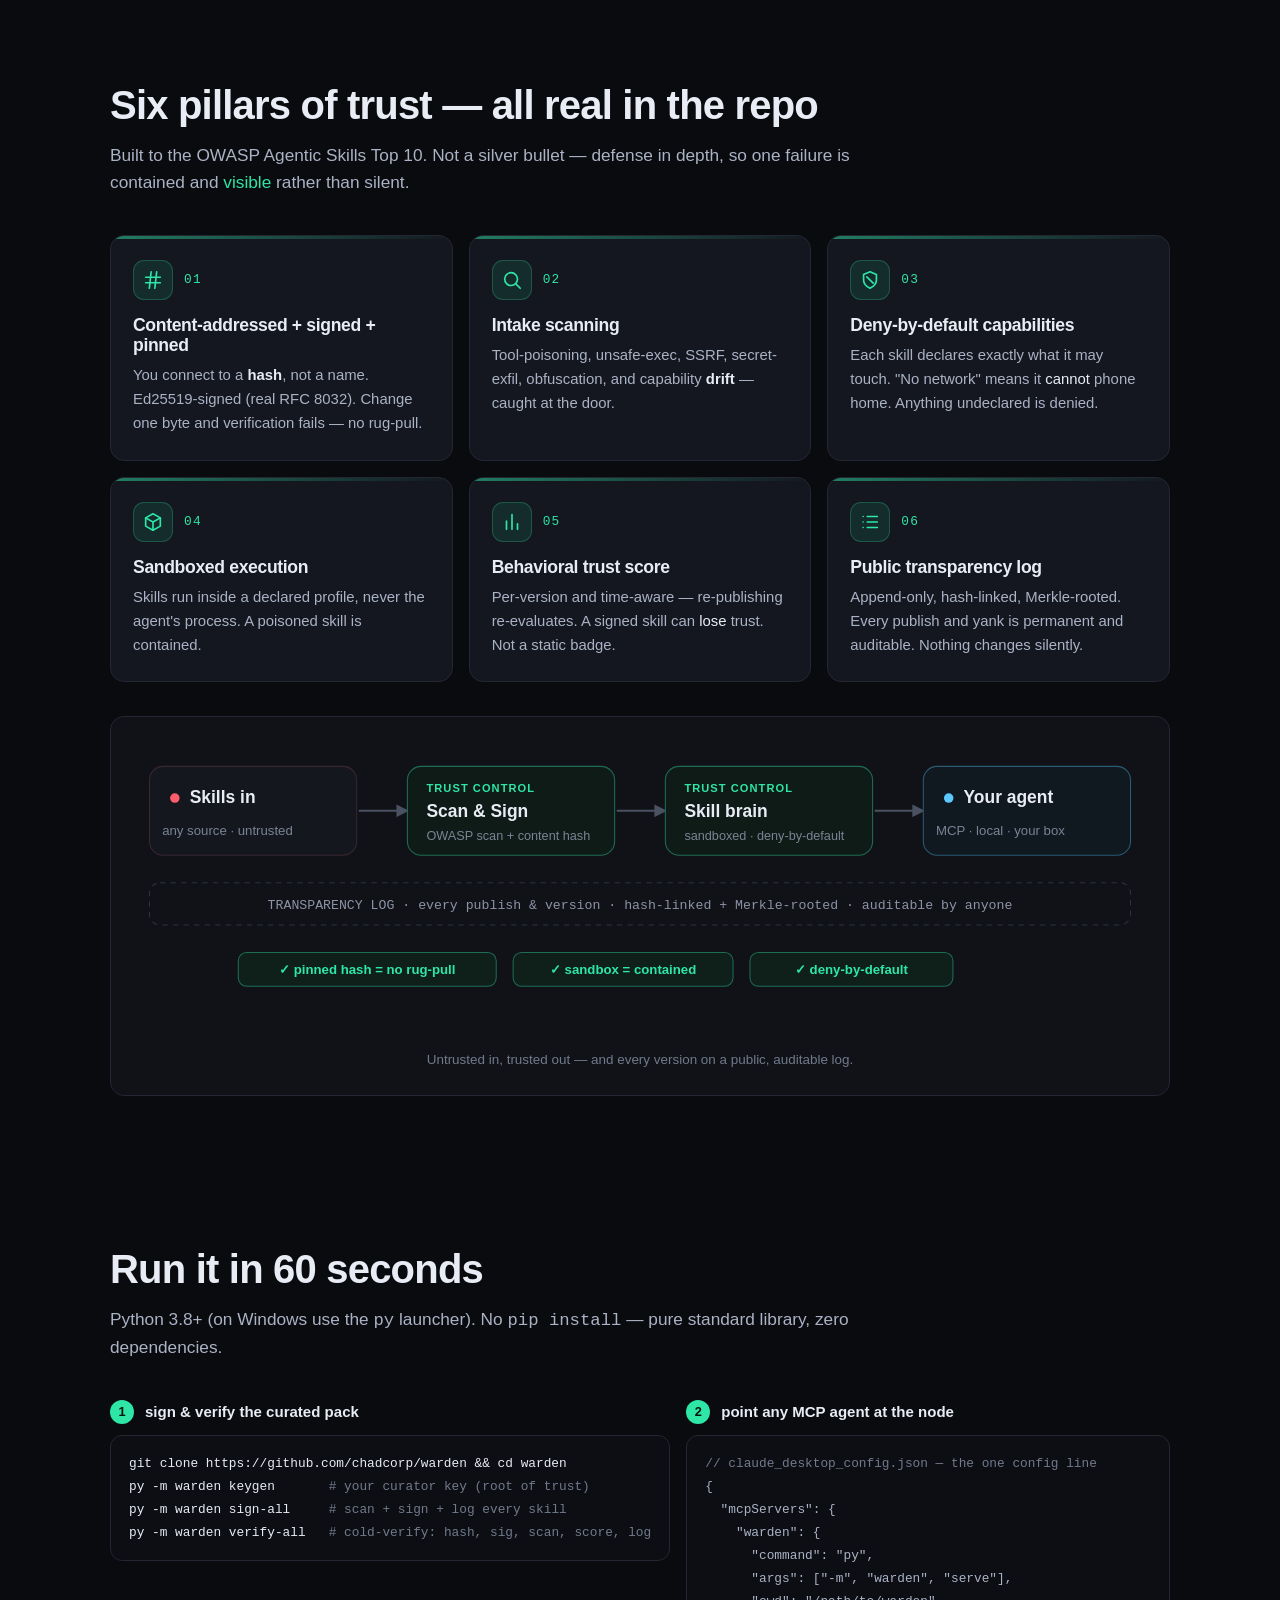
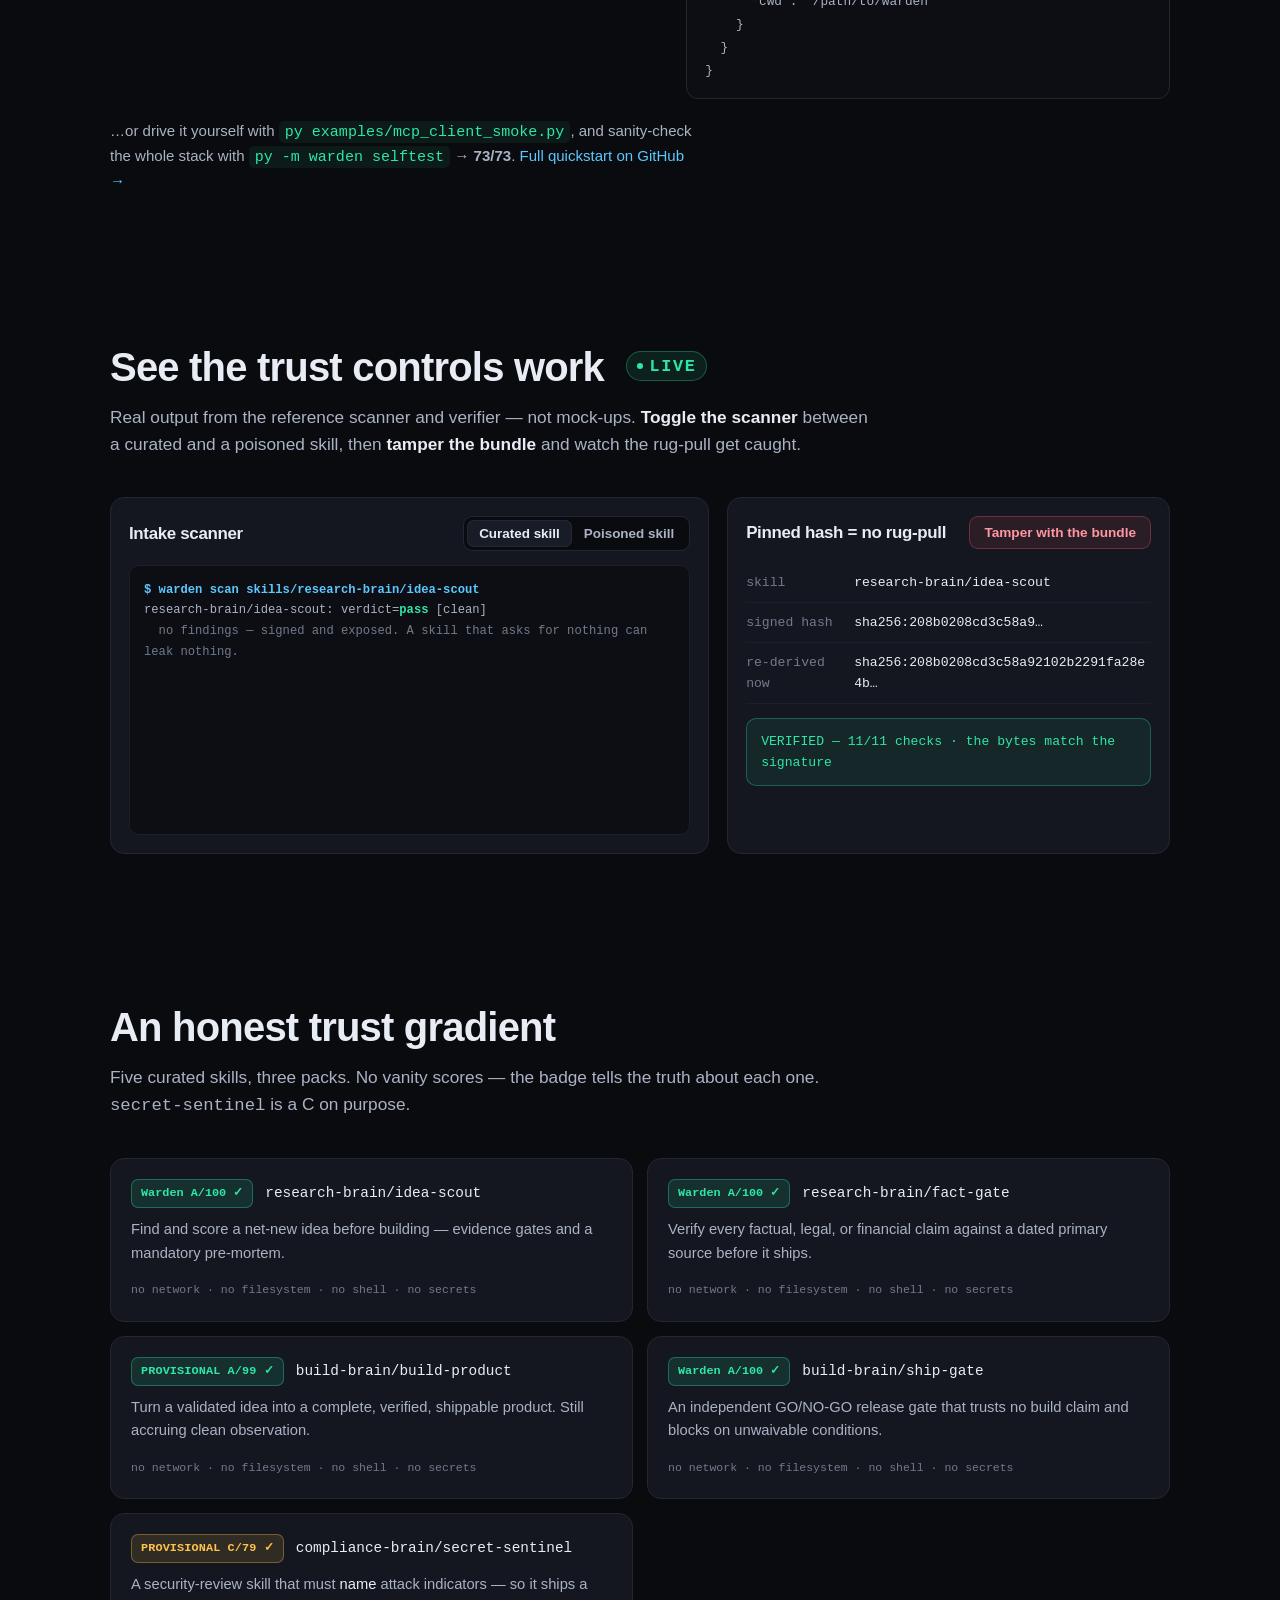
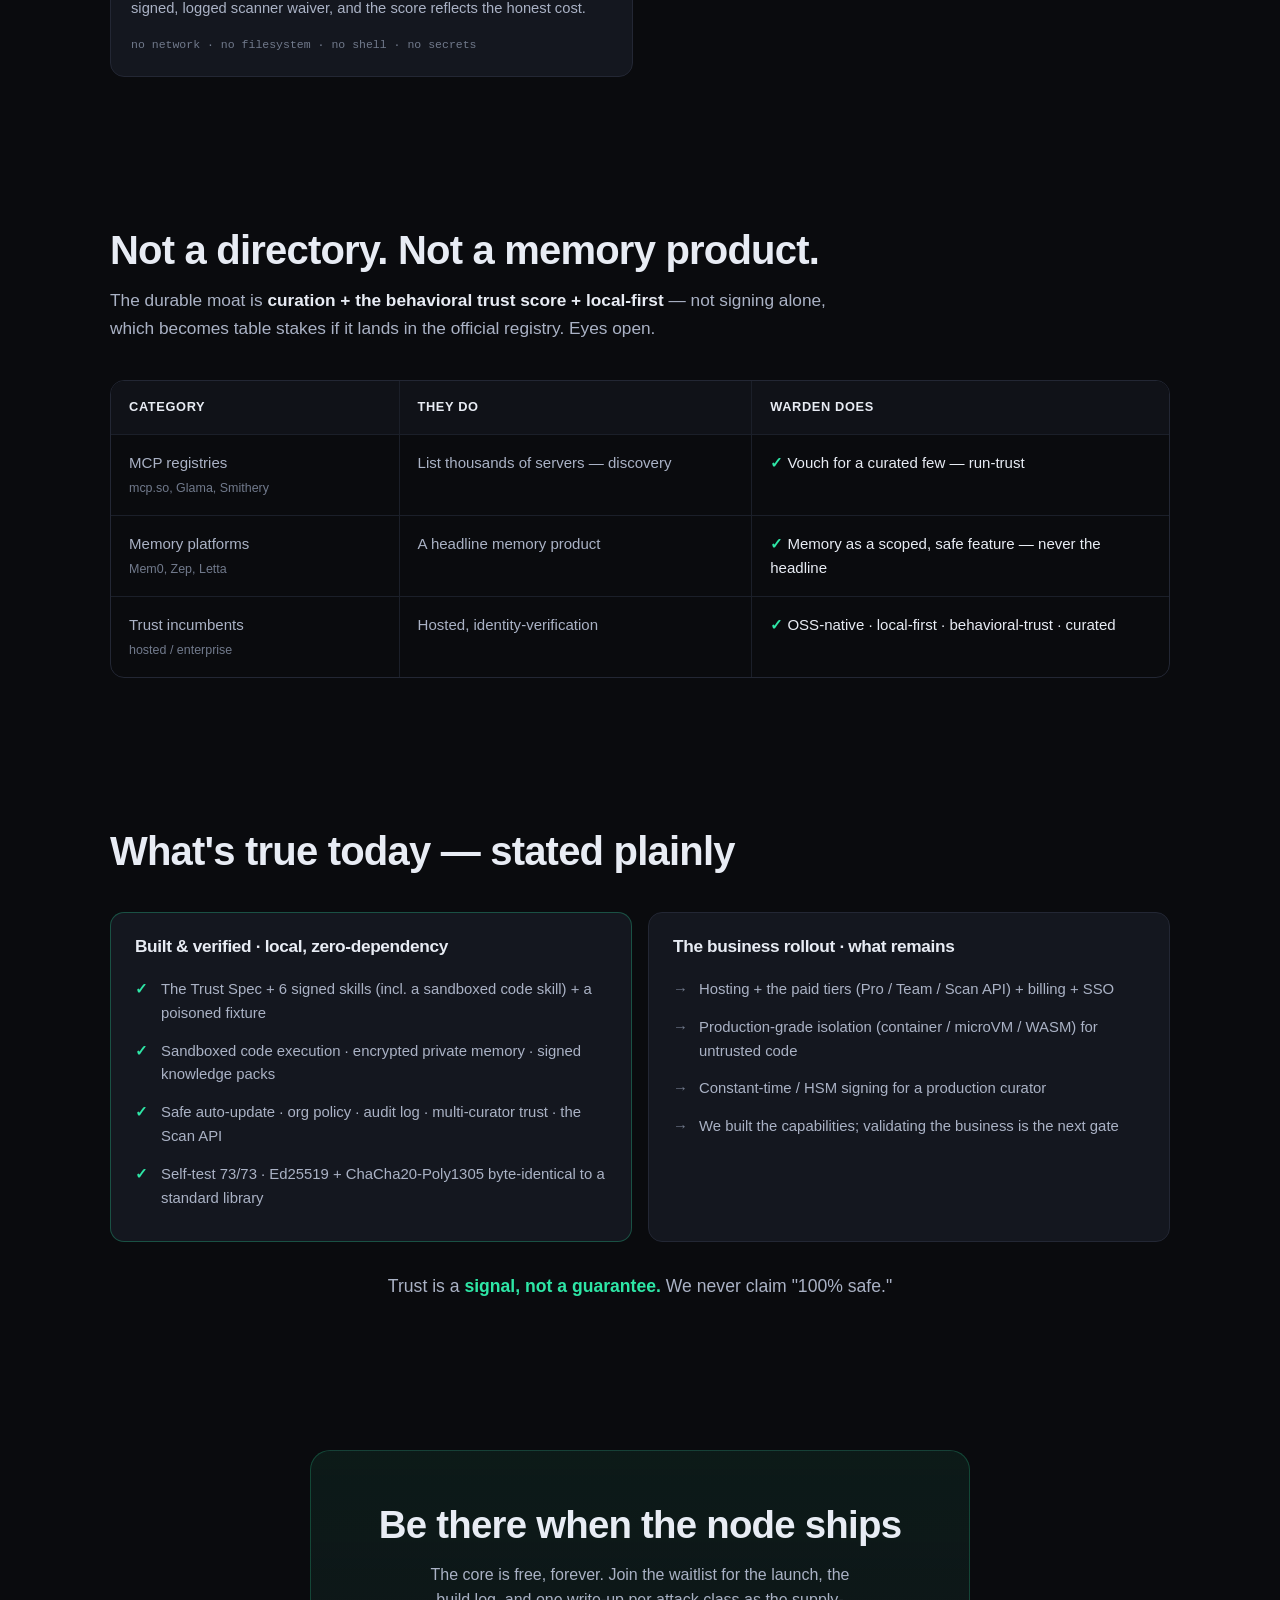
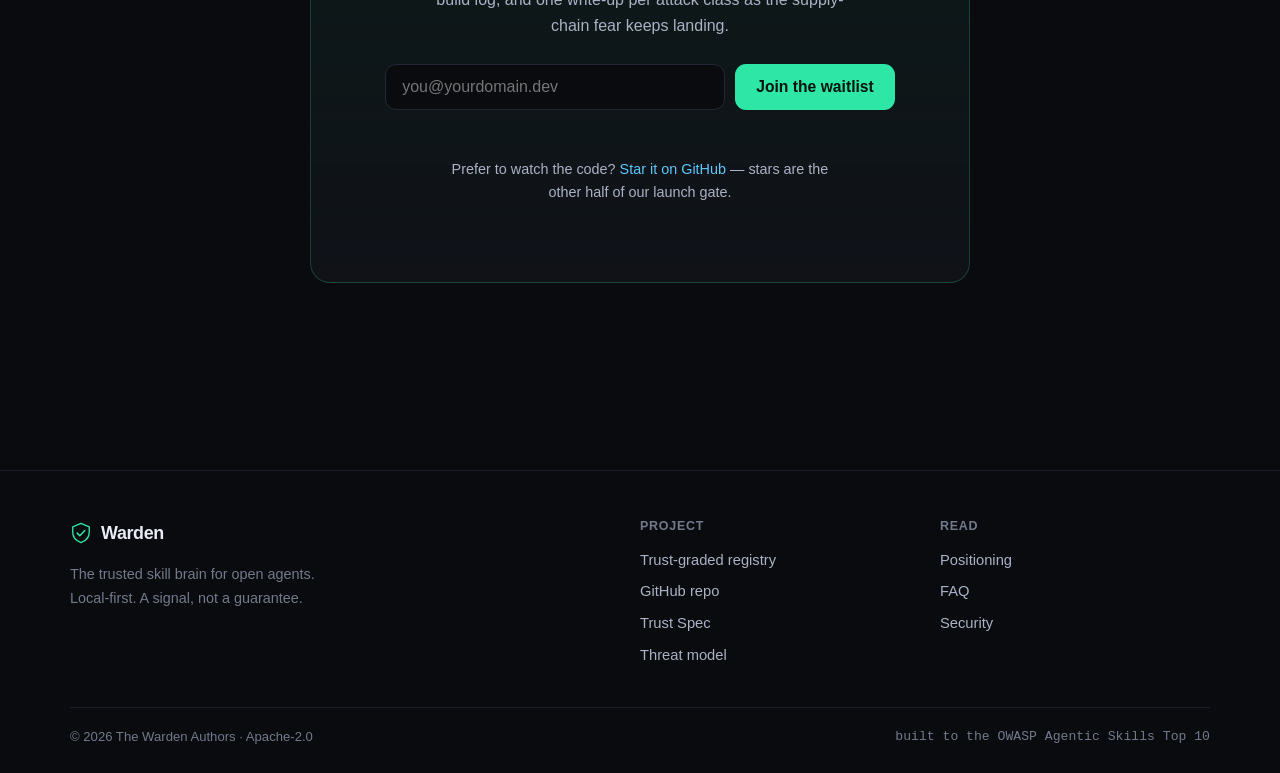
==== commit 373f8c59: "site: real PNG social card (X/Reddit/LinkedIn ignore SVG og:image) + dimensions Co-Authored-By: Clau" ====
--- a/site/index.html
+++ b/site/index.html
@@ -14,11 +14,14 @@
 <meta property="og:url" content="https://warden-8c4.pages.dev/" />
 <meta property="og:title" content="Warden — the trusted skill brain for open agents" />
 <meta property="og:description" content="~20,000 places to find agent skills. Zero trustworthy places to run them. Warden is the run-trust layer: signed, scanned, sandboxed, trust-scored — local-first." />
-<meta property="og:image" content="https://warden-8c4.pages.dev/og-image.svg" />
+<meta property="og:image" content="https://warden-8c4.pages.dev/og-image.png" />
+<meta property="og:image:type" content="image/png" />
+<meta property="og:image:width" content="1200" />
+<meta property="og:image:height" content="630" />
 <meta name="twitter:card" content="summary_large_image" />
 <meta name="twitter:title" content="Warden — the trusted skill brain for open agents" />
 <meta name="twitter:description" content="The run-trust layer for MCP agent skills. Local-first, zero-dependency. A signal, not a guarantee." />
-<meta name="twitter:image" content="https://warden-8c4.pages.dev/og-image.svg" />
+<meta name="twitter:image" content="https://warden-8c4.pages.dev/og-image.png" />
 
 <link rel="stylesheet" href="styles.css" />
 </head>
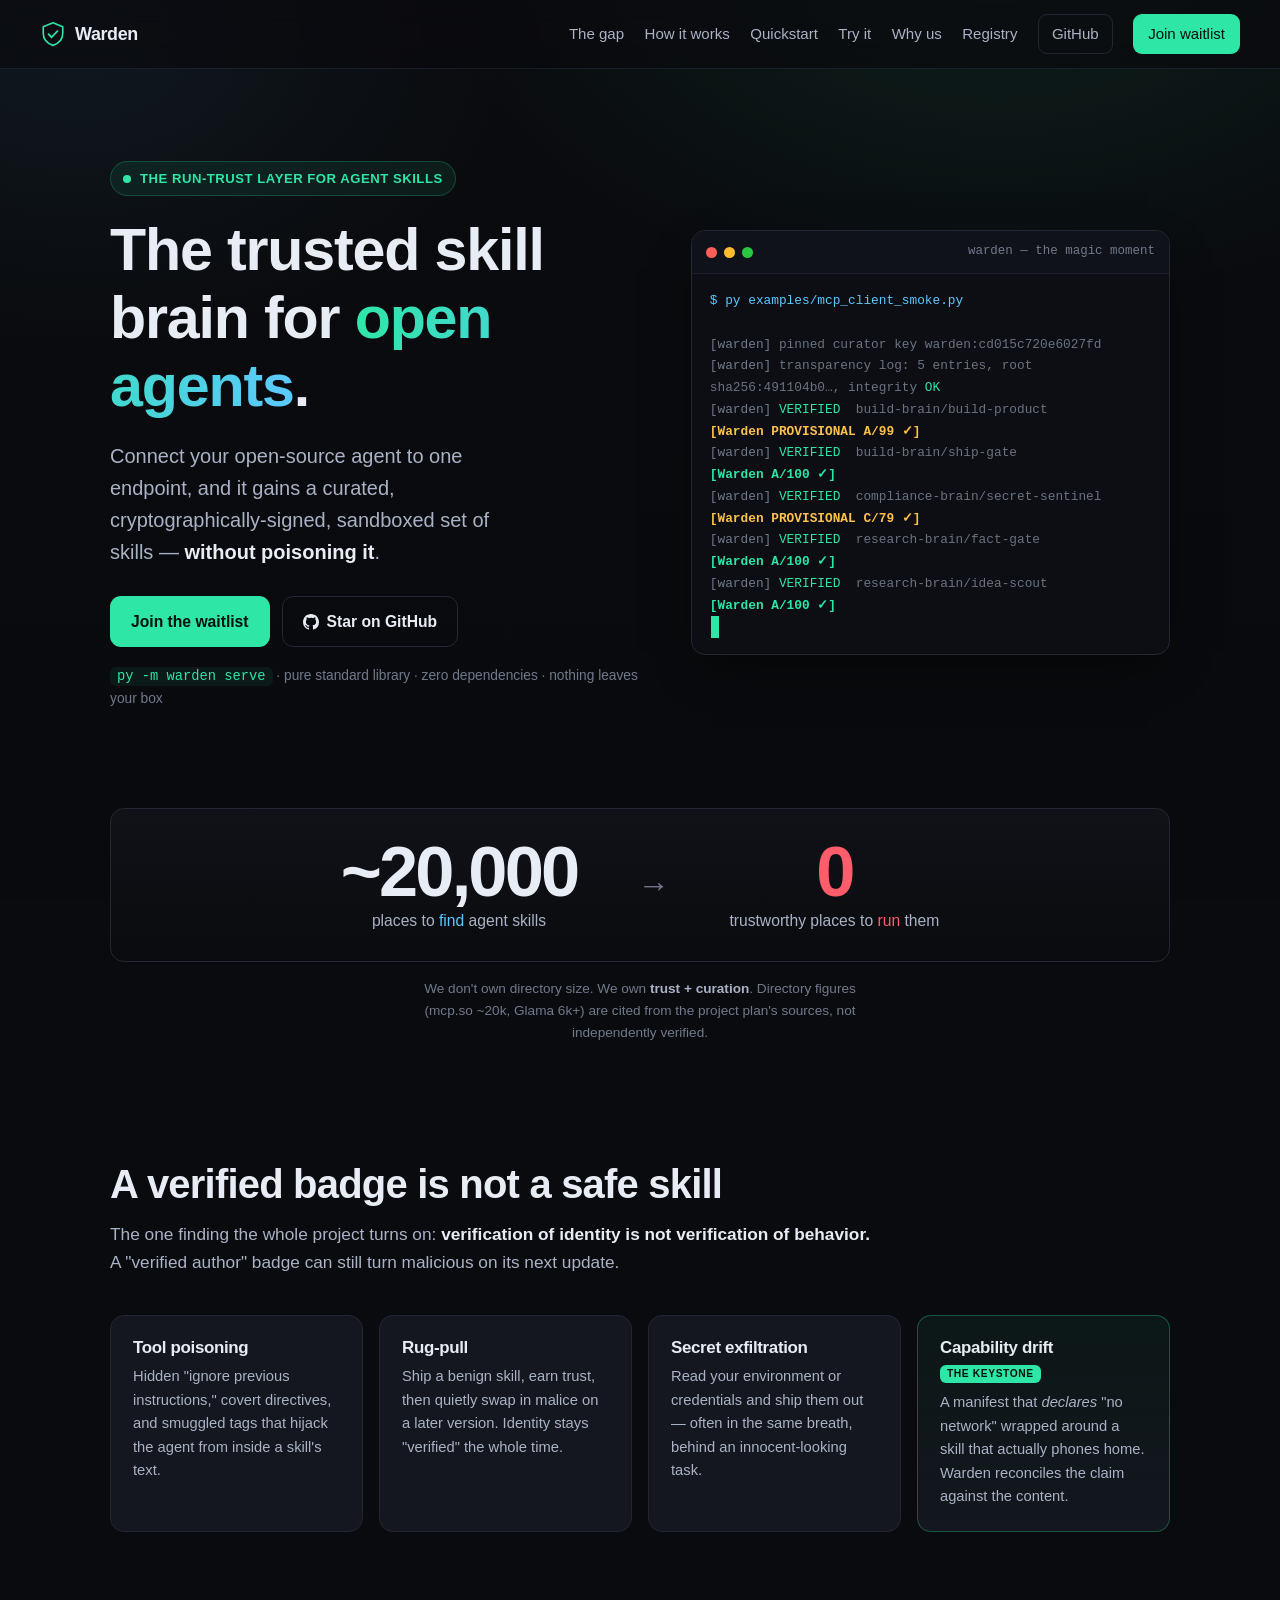
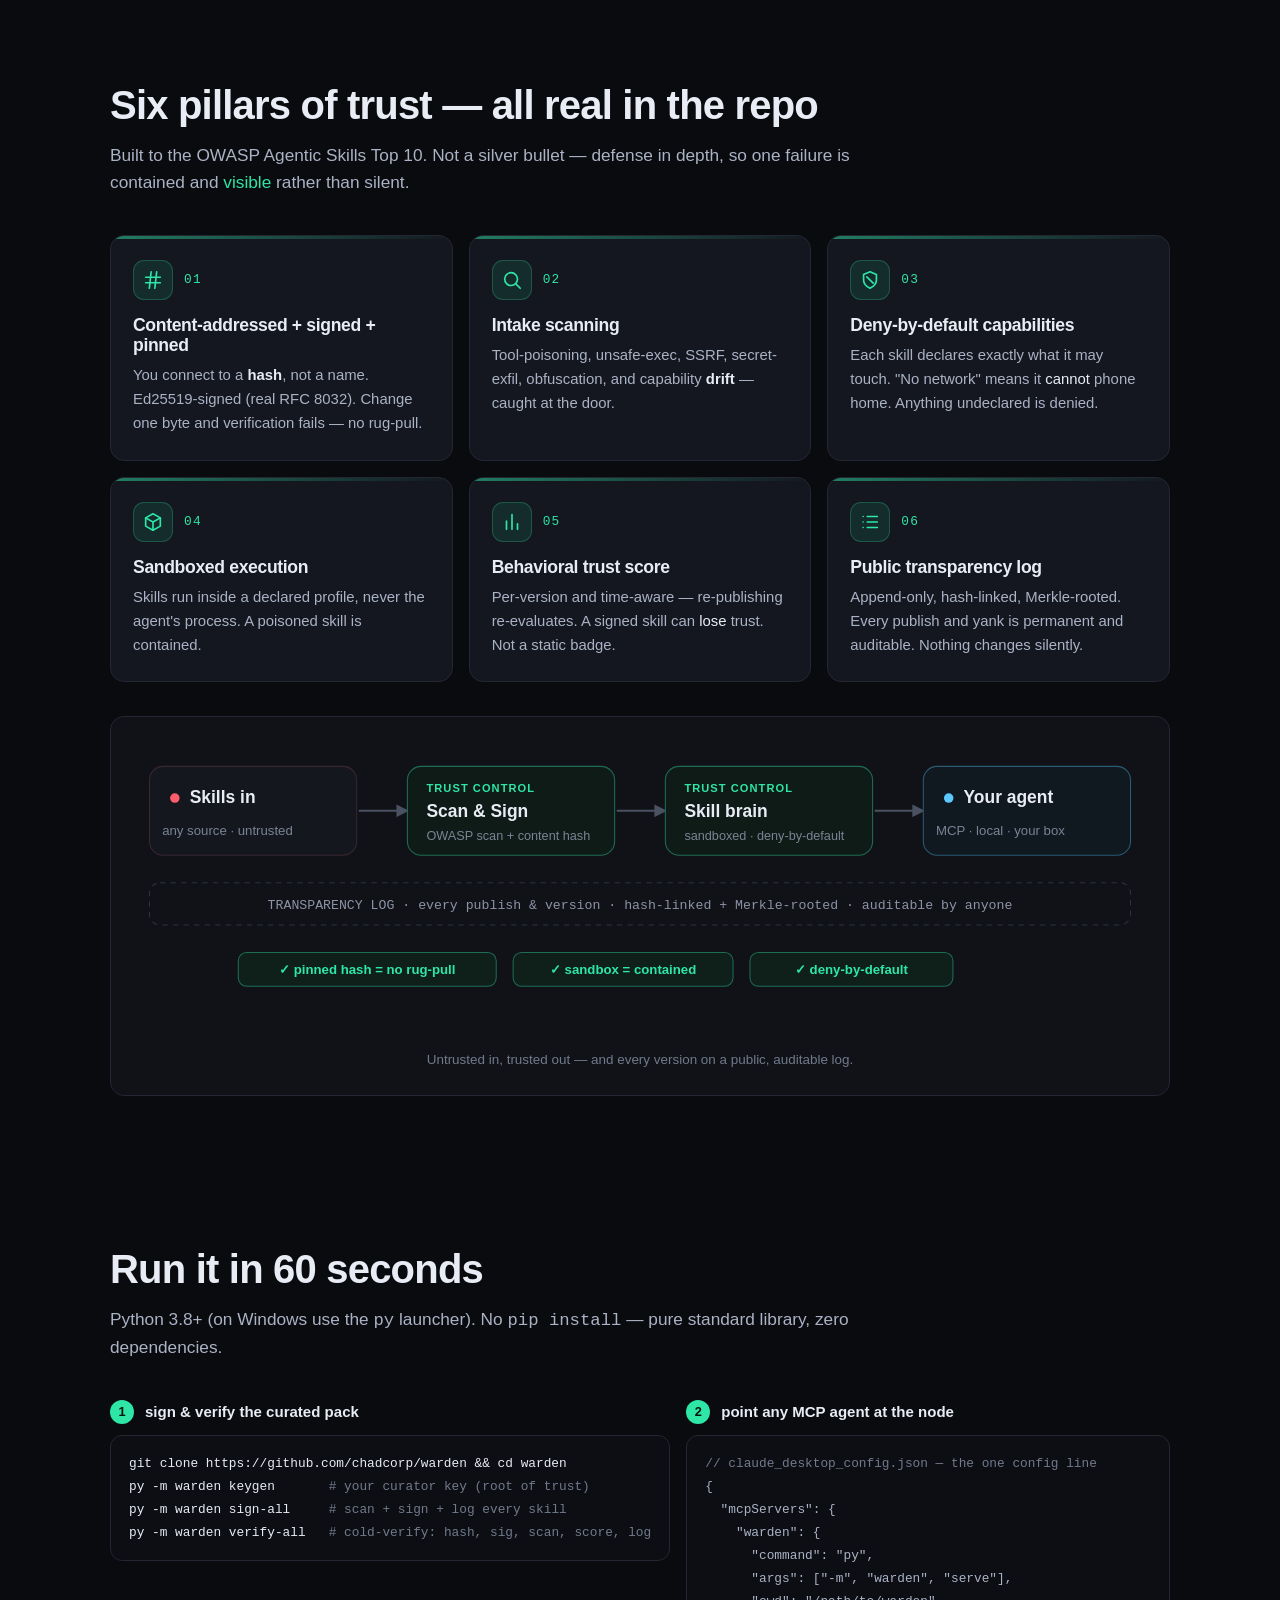
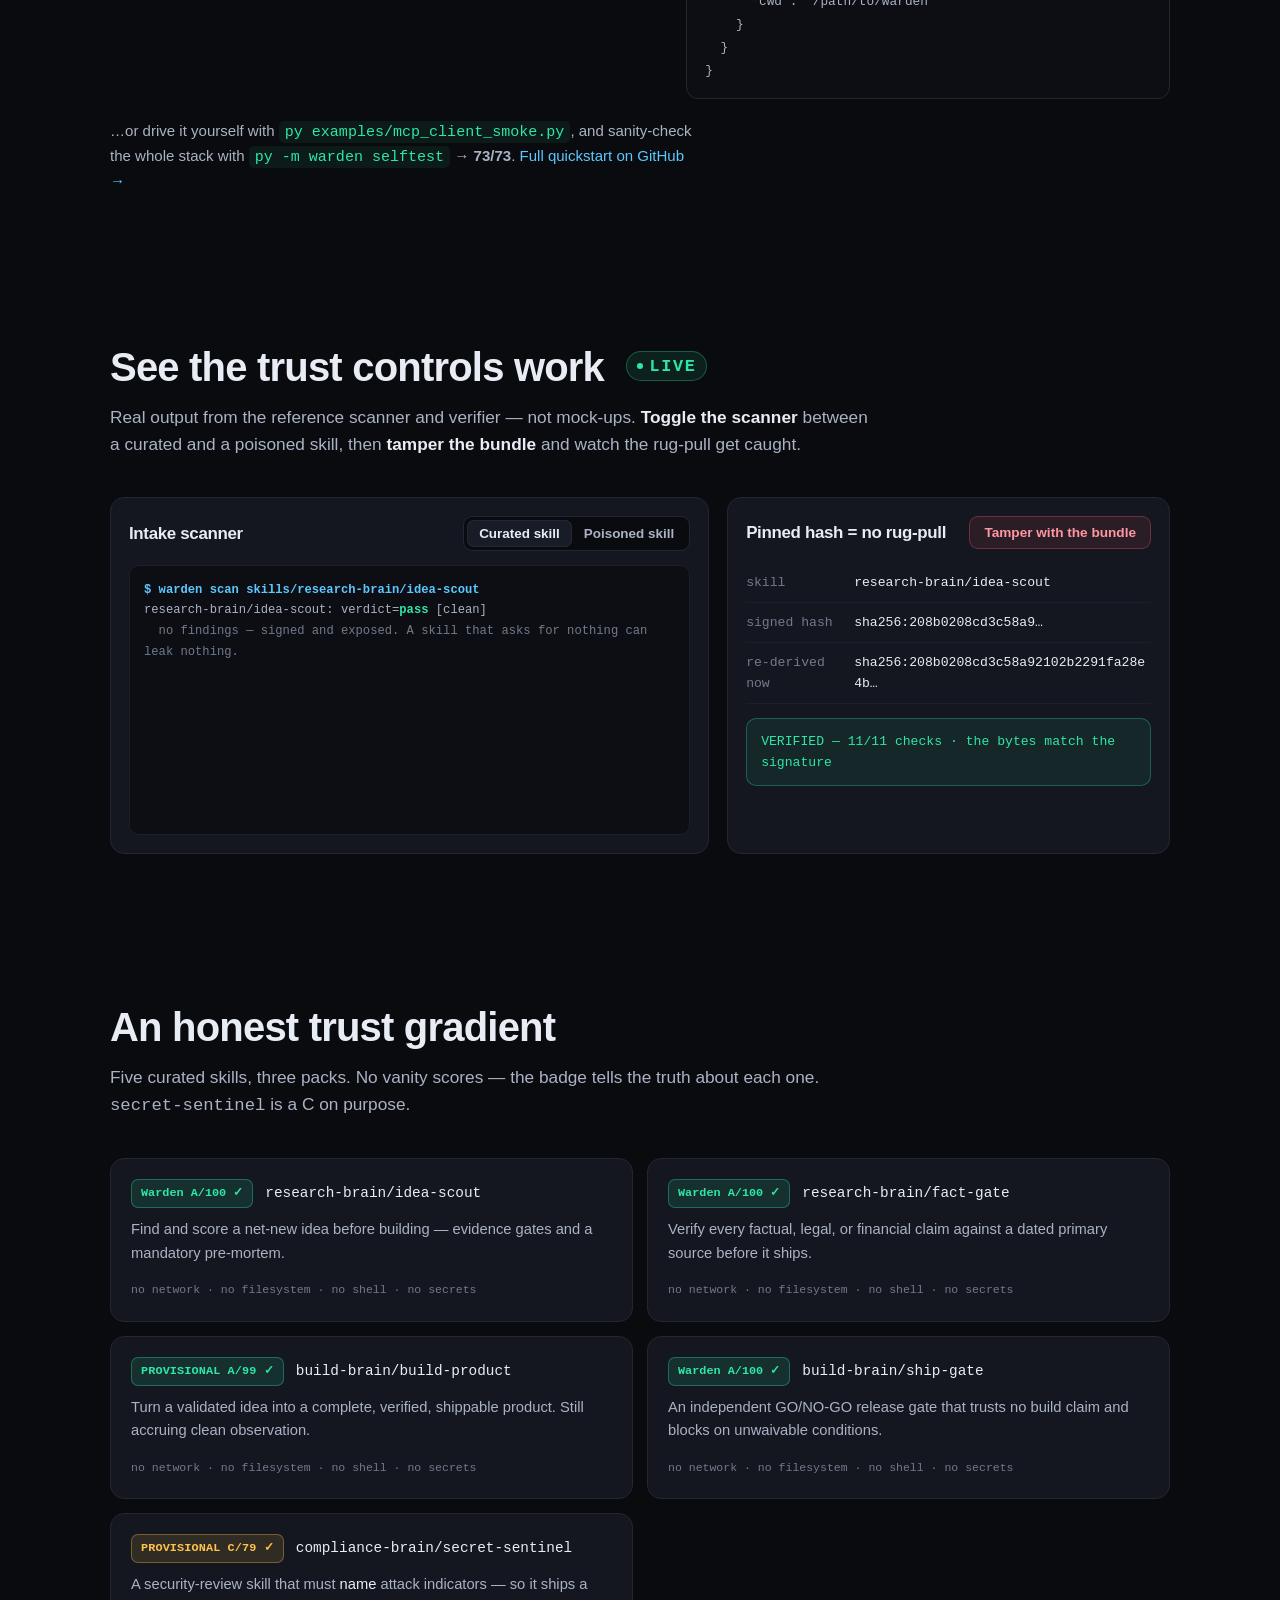
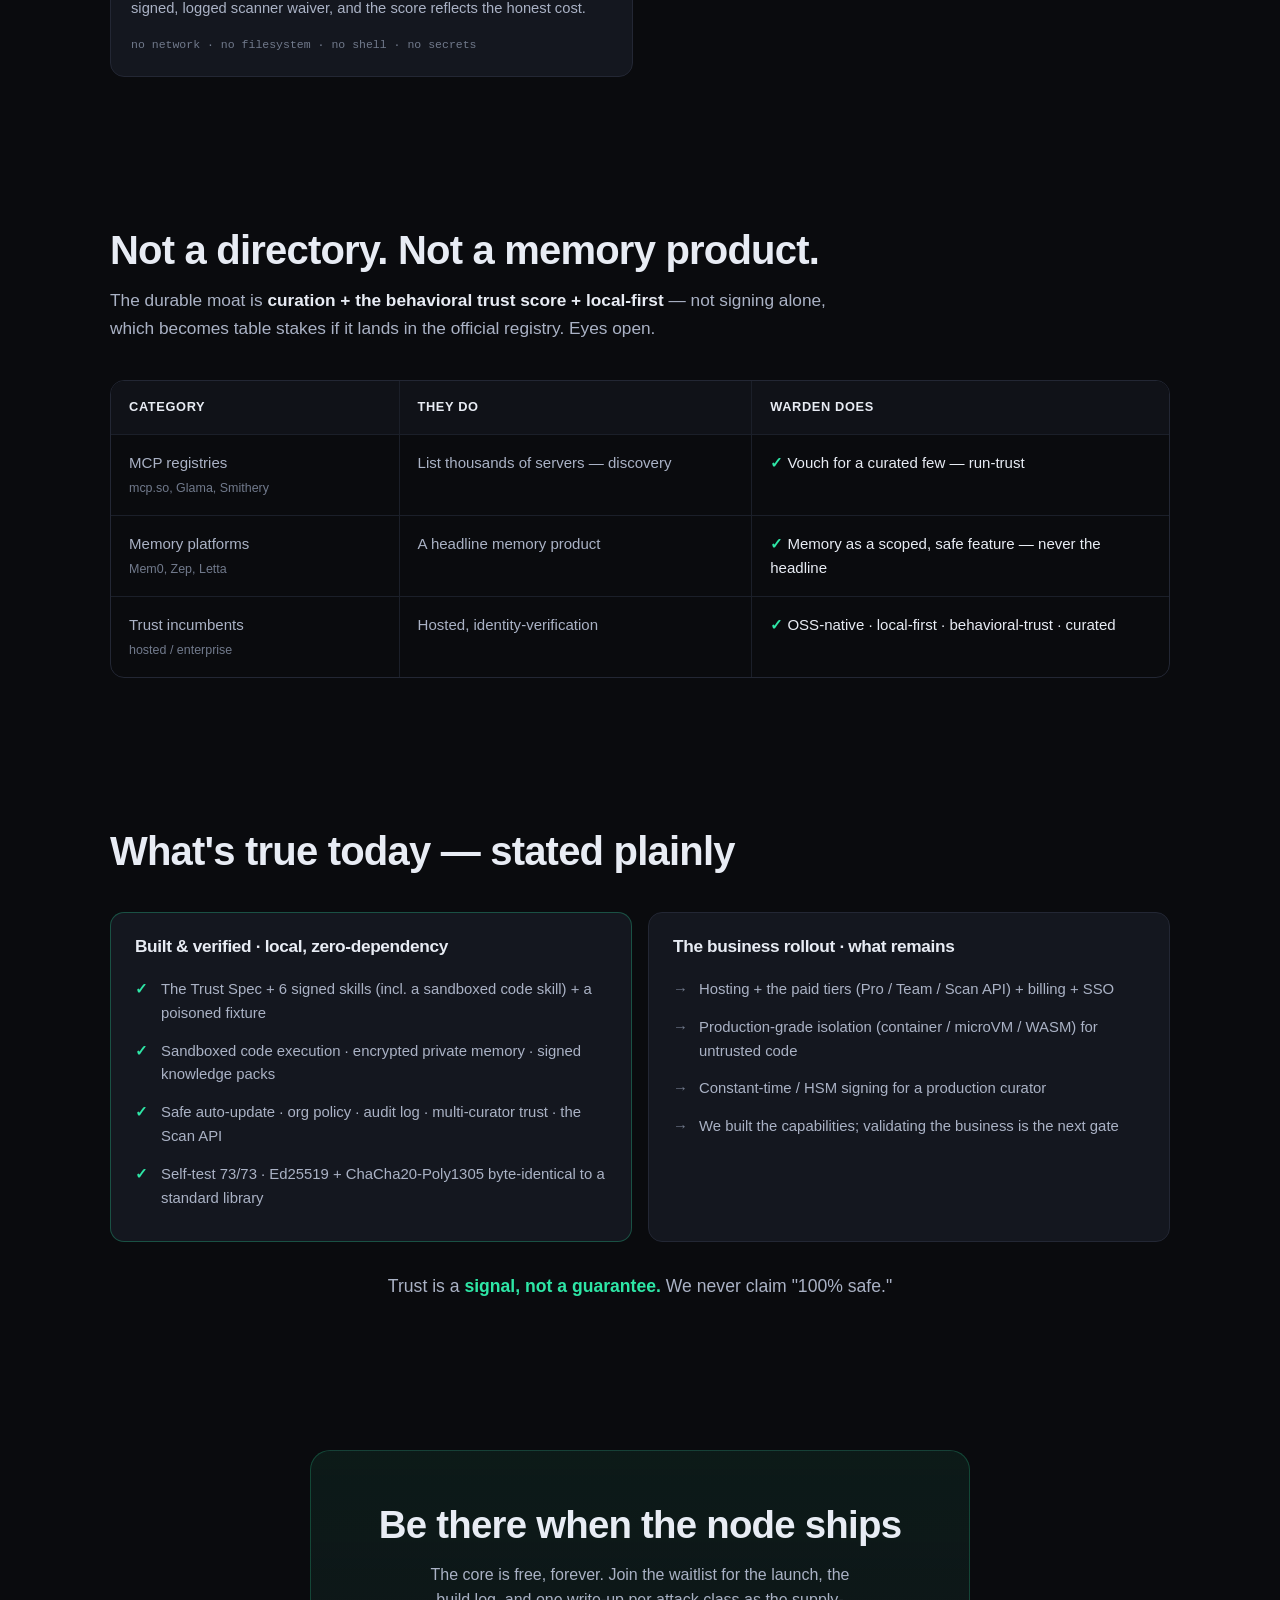
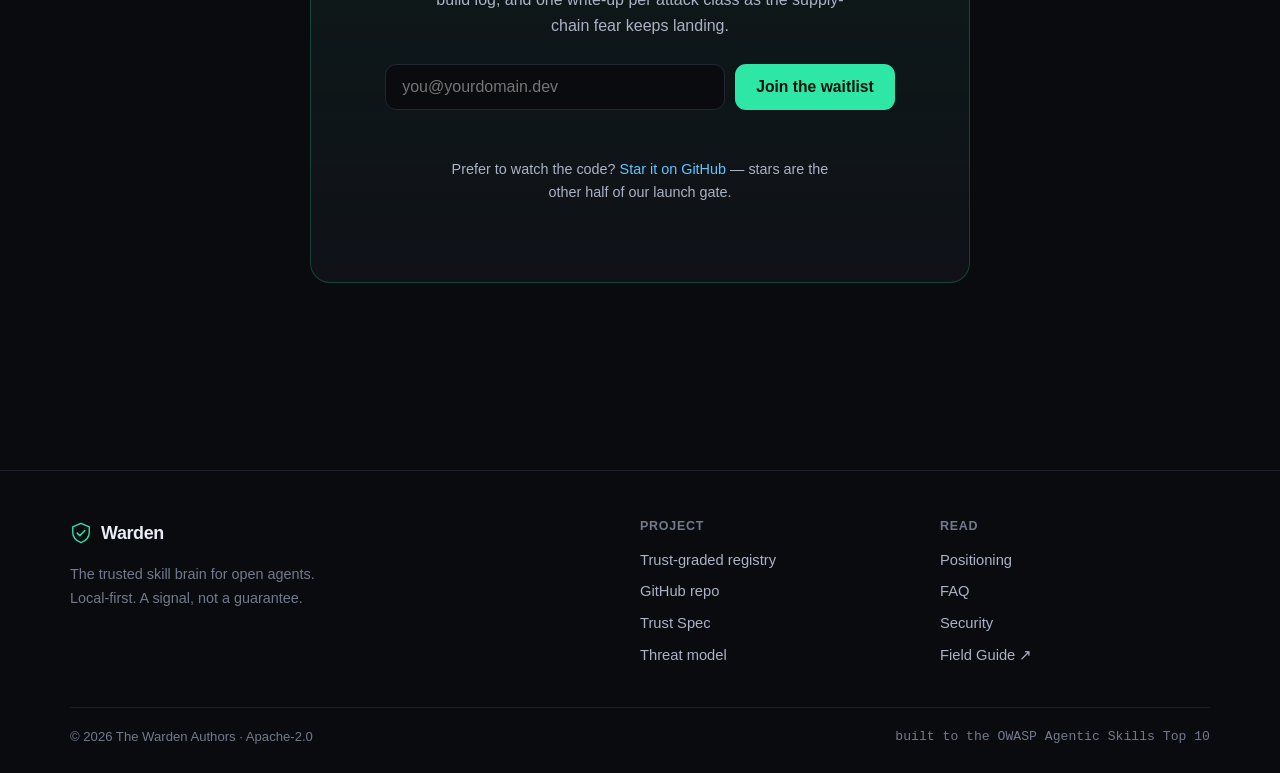
==== commit 31ba04da: "site: link the Field Guide (Gumroad) from the footer Co-Authored-By: Claude Opus 4.8 (1M context) <n" ====
--- a/site/index.html
+++ b/site/index.html
@@ -340,6 +340,7 @@
       <a href="https://github.com/chadcorp/warden/blob/main/docs/POSITIONING.md" rel="noopener">Positioning</a>
       <a href="https://github.com/chadcorp/warden/blob/main/docs/FAQ.md" rel="noopener">FAQ</a>
       <a href="https://github.com/chadcorp/warden/blob/main/SECURITY.md" rel="noopener">Security</a>
+      <a href="https://chaddly.gumroad.com/l/agent-skill-security-field-guide" rel="noopener">Field Guide&nbsp;↗</a>
     </div>
   </div>
   <div class="foot-base">
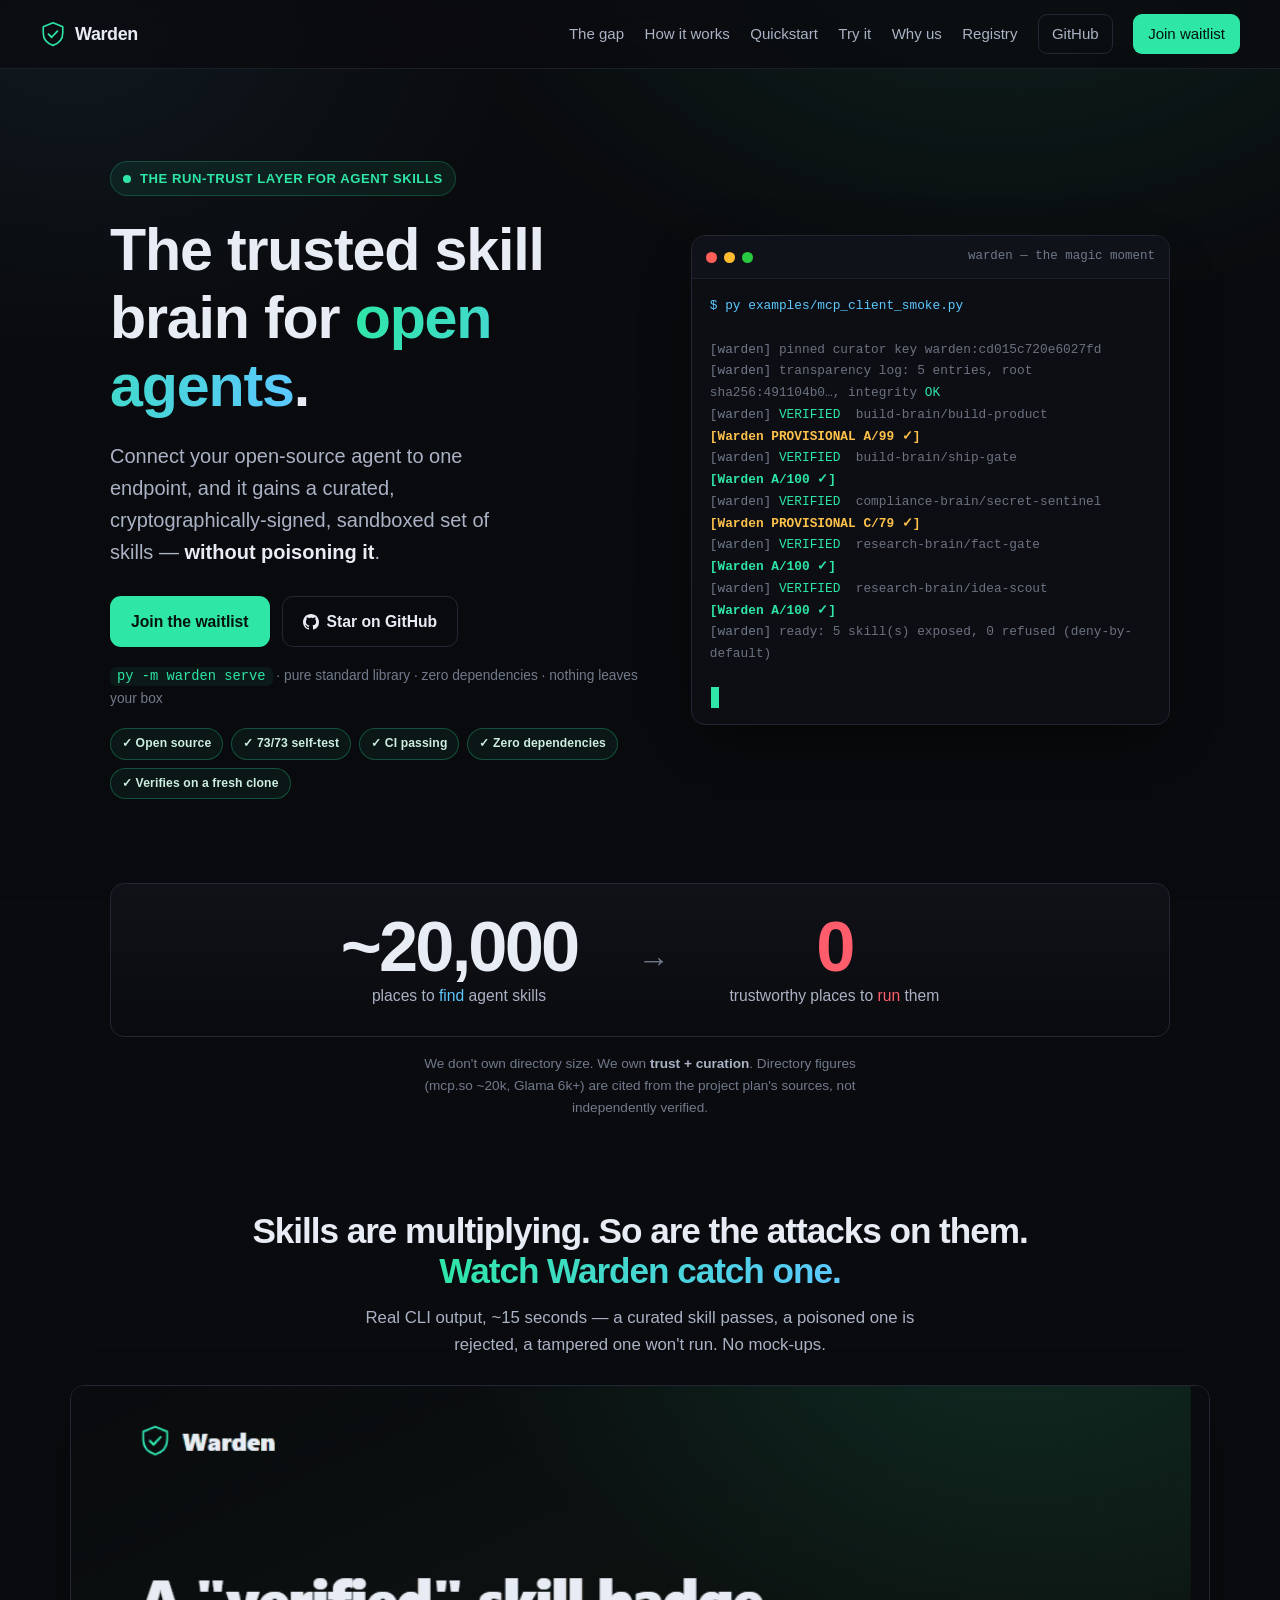
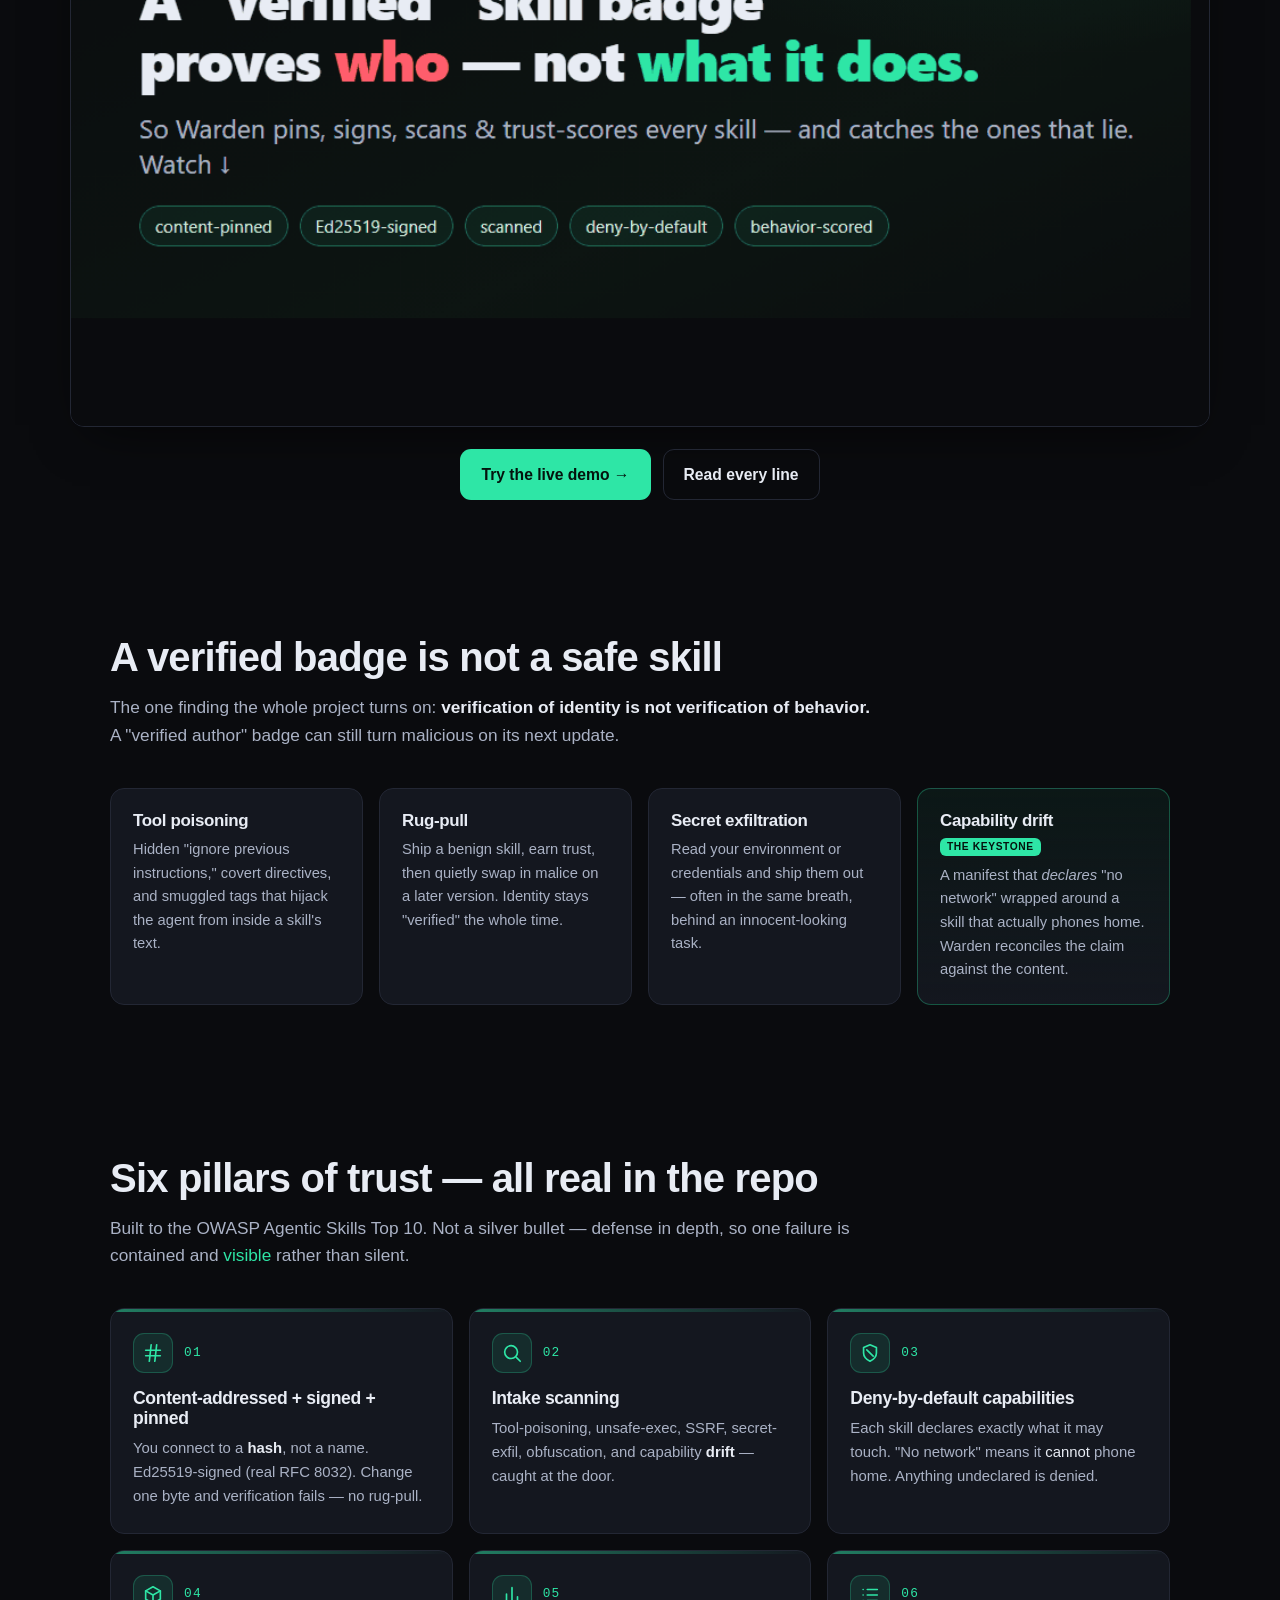
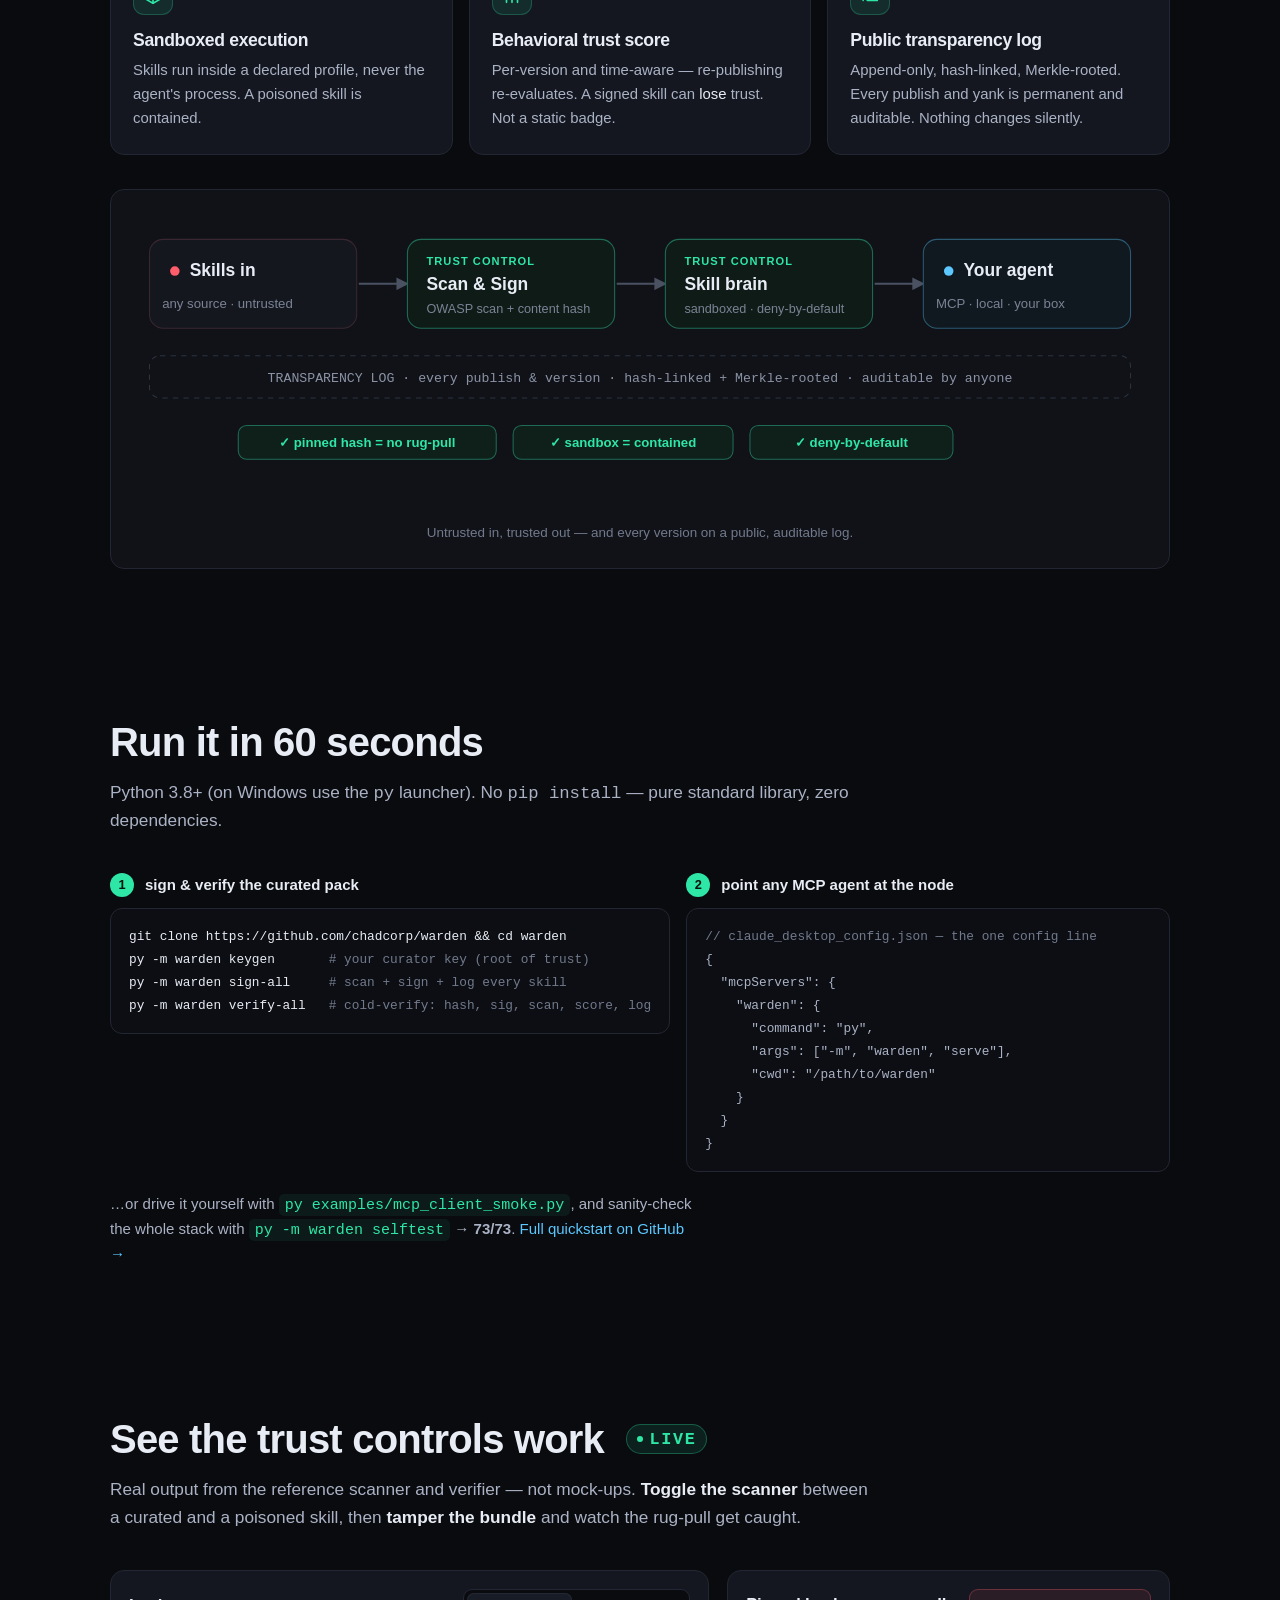
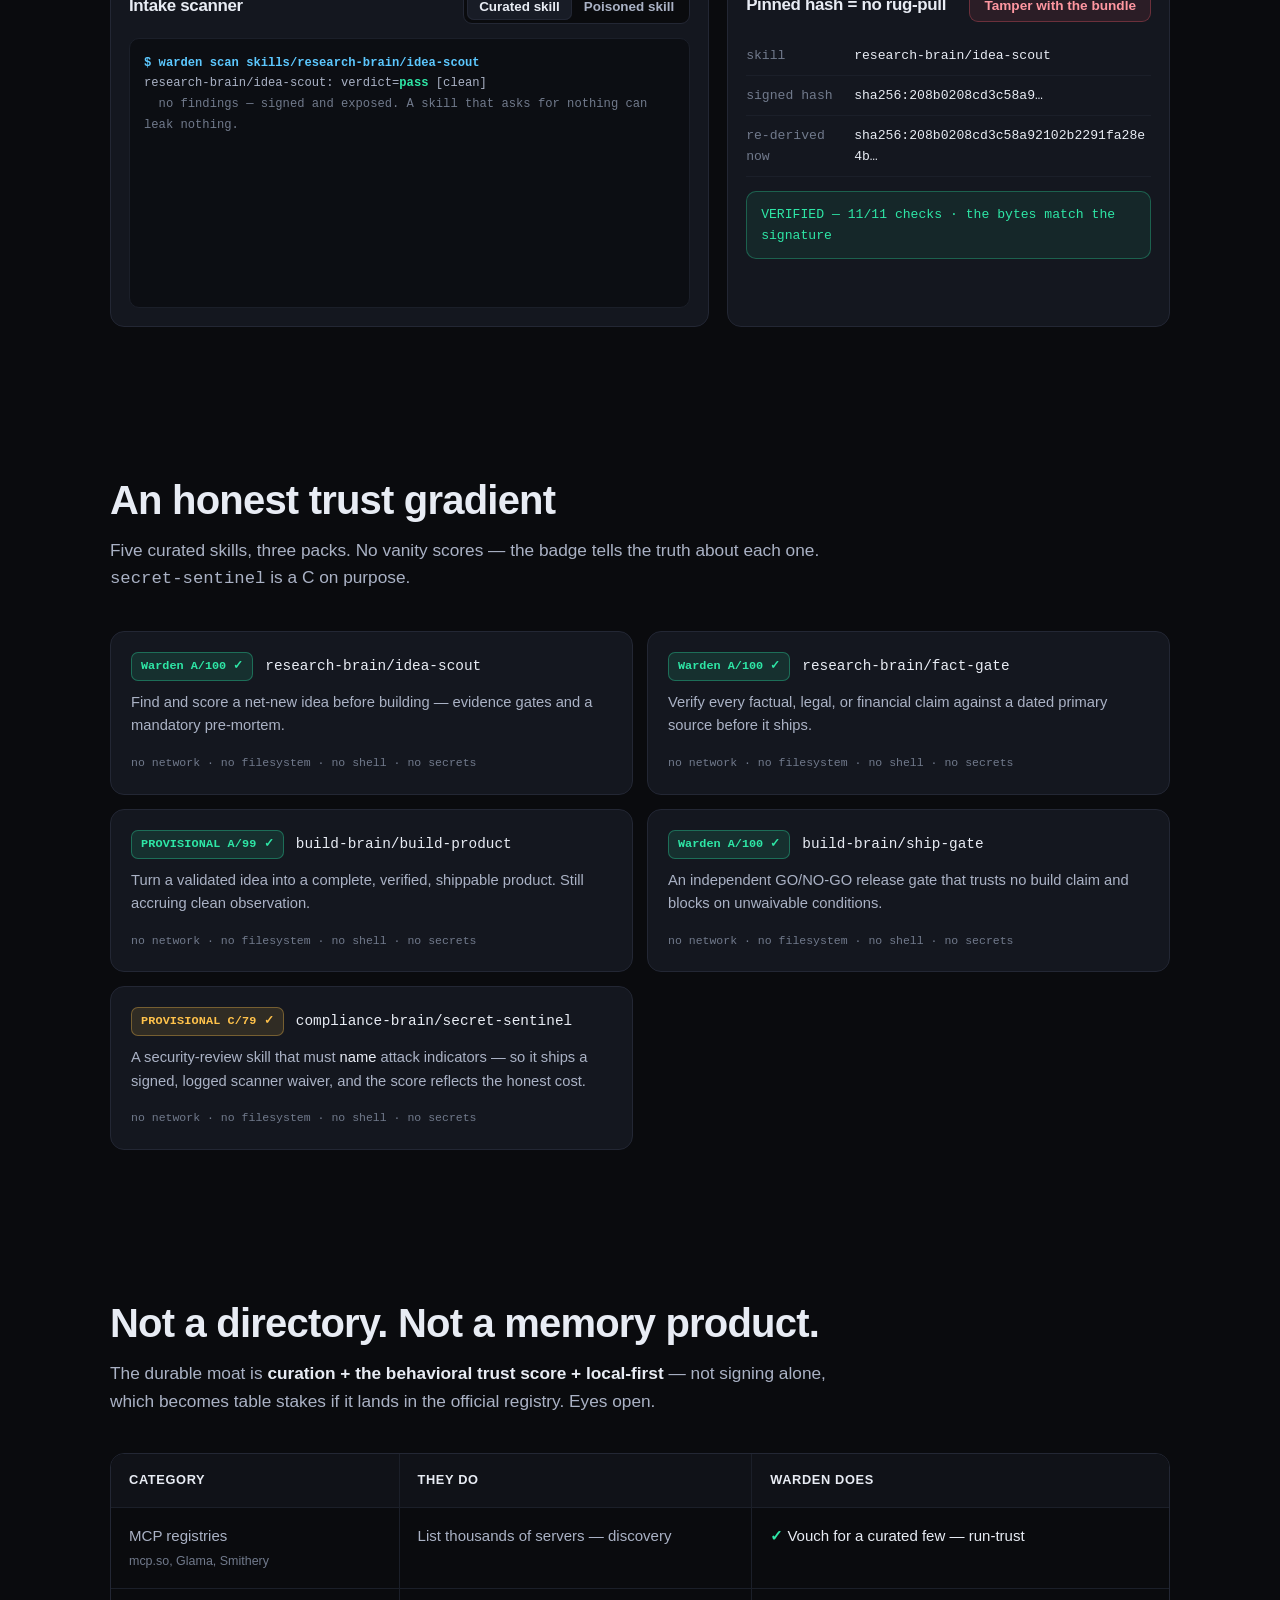
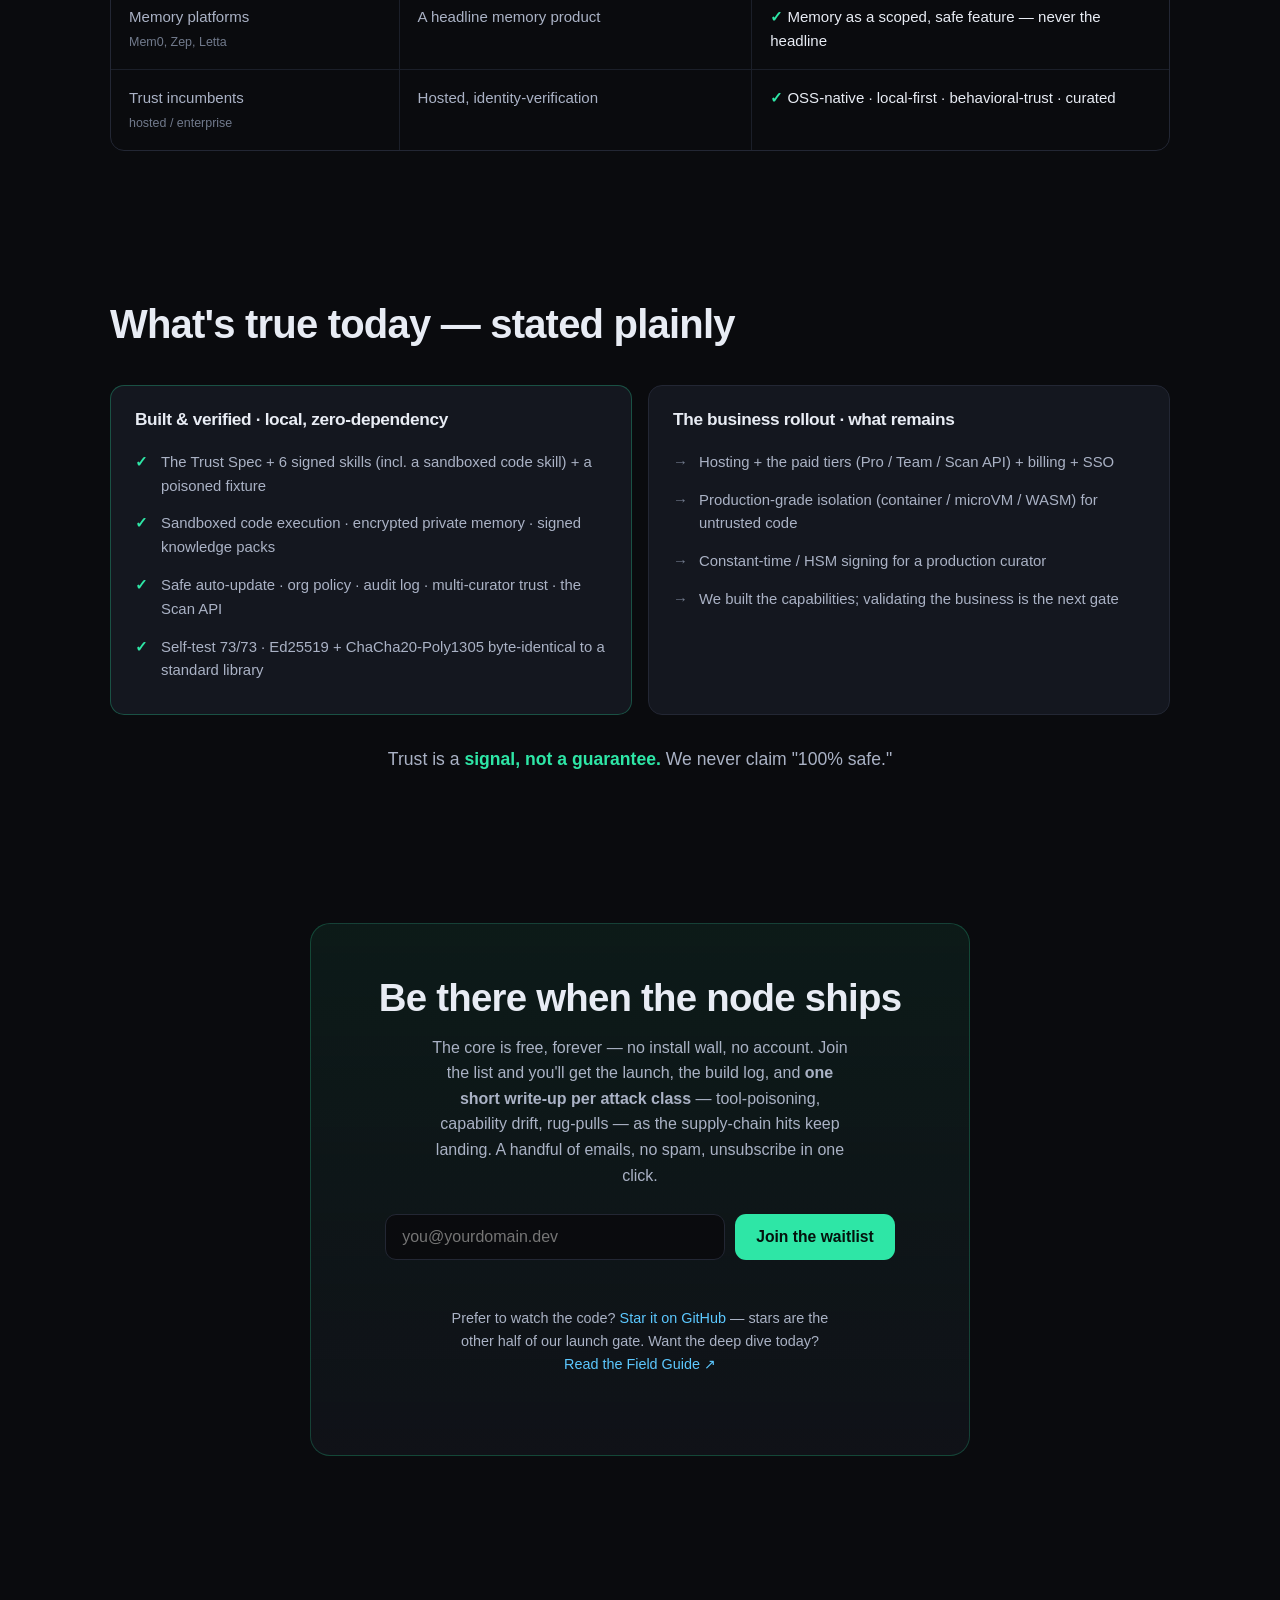
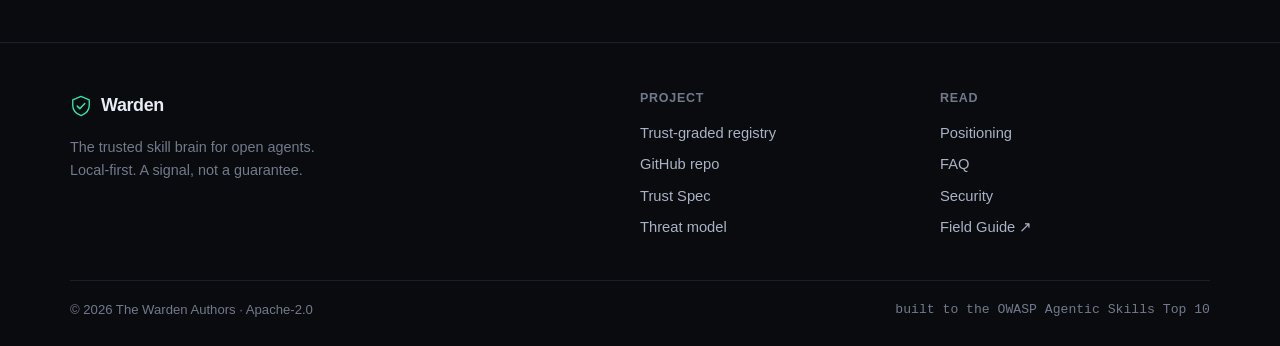
==== commit a0ab5e95: "site: lead with visual proof — demo GIF, credibility chips, sharper waitlist - Hero: honest verify-i" ====
--- a/site/index.html
+++ b/site/index.html
@@ -71,6 +71,13 @@
       <code>py -m warden serve</code> · pure standard library · zero dependencies ·
       nothing leaves your box
     </p>
+    <div class="proof-chips" aria-label="What you can verify for yourself">
+      <span class="pchip">✓ Open source</span>
+      <span class="pchip">✓ 73/73 self-test</span>
+      <span class="pchip">✓ CI passing</span>
+      <span class="pchip">✓ Zero dependencies</span>
+      <span class="pchip">✓ Verifies on a fresh clone</span>
+    </div>
   </div>
 
   <!-- animated terminal: the real magic-moment output -->
@@ -91,6 +98,21 @@
     We don't own directory size. We own <strong>trust + curation</strong>.
     Directory figures (mcp.so ~20k, Glama 6k+) are cited from the project plan's sources, not independently verified.
   </p>
+</section>
+
+<!-- ============================ SEE IT ============================ -->
+<section class="seeit">
+  <div class="seeit-head">
+    <h2>Skills are multiplying. So are the attacks on them. <span class="grad">Watch Warden catch one.</span></h2>
+    <p class="sub">Real CLI output, ~15 seconds — a curated skill passes, a poisoned one is rejected, a tampered one won't run. No mock-ups.</p>
+  </div>
+  <figure class="seeit-fig">
+    <img src="warden-demo.gif" width="1000" height="563" loading="lazy" alt="Warden in action: a curated skill scans clean; a poisoned skill is rejected with critical findings (tool-poisoning, unsafe-exec, SSRF, capability drift); a tampered, rug-pulled skill fails hash verification.">
+  </figure>
+  <div class="seeit-cta">
+    <a class="btn btn-primary" href="#try">Try the live demo →</a>
+    <a class="btn btn-ghost" href="https://github.com/chadcorp/warden" rel="noopener">Read every line</a>
+  </div>
 </section>
 
 <!-- ============================ PROBLEM ============================ -->
@@ -307,15 +329,17 @@
 <section id="waitlist" class="waitlist">
   <div class="wl-inner">
     <h2>Be there when the node ships</h2>
-    <p>The core is free, forever. Join the waitlist for the launch, the build log, and one
-      write-up per attack class as the supply-chain fear keeps landing.</p>
+    <p>The core is free, forever — no install wall, no account. Join the list and you'll get the
+      launch, the build log, and <strong>one short write-up per attack class</strong> — tool-poisoning,
+      capability drift, rug-pulls — as the supply-chain hits keep landing. A handful of emails, no spam,
+      unsubscribe in one click.</p>
     <form class="wl-form" data-waitlist novalidate>
       <label class="sr-only" for="wl-email">Email address</label>
       <input id="wl-email" type="email" name="email" placeholder="you@yourdomain.dev" autocomplete="email" required />
       <button class="btn btn-primary" type="submit">Join the waitlist</button>
       <p class="wl-msg" data-wl-msg role="status" aria-live="polite"></p>
     </form>
-    <p class="wl-alt">Prefer to watch the code? <a href="https://github.com/chadcorp/warden" rel="noopener">Star it on GitHub</a> — stars are the other half of our launch gate.</p>
+    <p class="wl-alt">Prefer to watch the code? <a href="https://github.com/chadcorp/warden" rel="noopener">Star it on GitHub</a> — stars are the other half of our launch gate. Want the deep dive today? <a href="https://chaddly.gumroad.com/l/agent-skill-security-field-guide" rel="noopener">Read the Field&nbsp;Guide&nbsp;↗</a></p>
   </div>
 </section>
 
--- a/site/styles.css
+++ b/site/styles.css
@@ -149,6 +149,19 @@
 .wedge-note { text-align: center; color: var(--ink-faint); font-size: .85rem; max-width: 60ch; margin: 16px auto 0; }
 .wedge-note strong { color: var(--ink-dim); }
 
+/* ---------------- proof chips (hero) ---------------- */
+.proof-chips { display: flex; flex-wrap: wrap; gap: 8px; margin-top: 18px; }
+.pchip { font-size: .76rem; font-weight: 600; letter-spacing: .01em; color: #cdeee0; border: 1px solid rgba(46,230,166,.28); background: rgba(46,230,166,.06); padding: 5px 11px; border-radius: 999px; white-space: nowrap; }
+
+/* ---------------- see-it band (demo gif) ---------------- */
+.seeit { max-width: var(--maxw); margin: 0 auto; padding: clamp(40px, 7vw, 84px) 0 clamp(8px, 2vw, 24px); text-align: center; }
+.seeit-head { max-width: 780px; margin: 0 auto 26px; }
+.seeit-head h2 { font-size: clamp(1.5rem, 3.4vw, 2.2rem); font-weight: 800; letter-spacing: -.03em; line-height: 1.14; margin: 0; }
+.seeit-head .sub { color: var(--ink-dim); font-size: 1.05rem; margin: 14px auto 0; max-width: 62ch; }
+.seeit-fig { margin: 0; border: 1px solid var(--line); border-radius: var(--radius); overflow: hidden; background: #0c0e13; box-shadow: var(--shadow); }
+.seeit-fig img { display: block; width: 100%; height: auto; }
+.seeit-cta { display: flex; flex-wrap: wrap; gap: 12px; justify-content: center; margin-top: 22px; }
+
 /* ---------------- threats ---------------- */
 .threat-grid { display: grid; grid-template-columns: repeat(4, 1fr); gap: 16px; }
 .threat { background: var(--bg-card); border: 1px solid var(--line); border-radius: var(--radius); padding: 22px; }
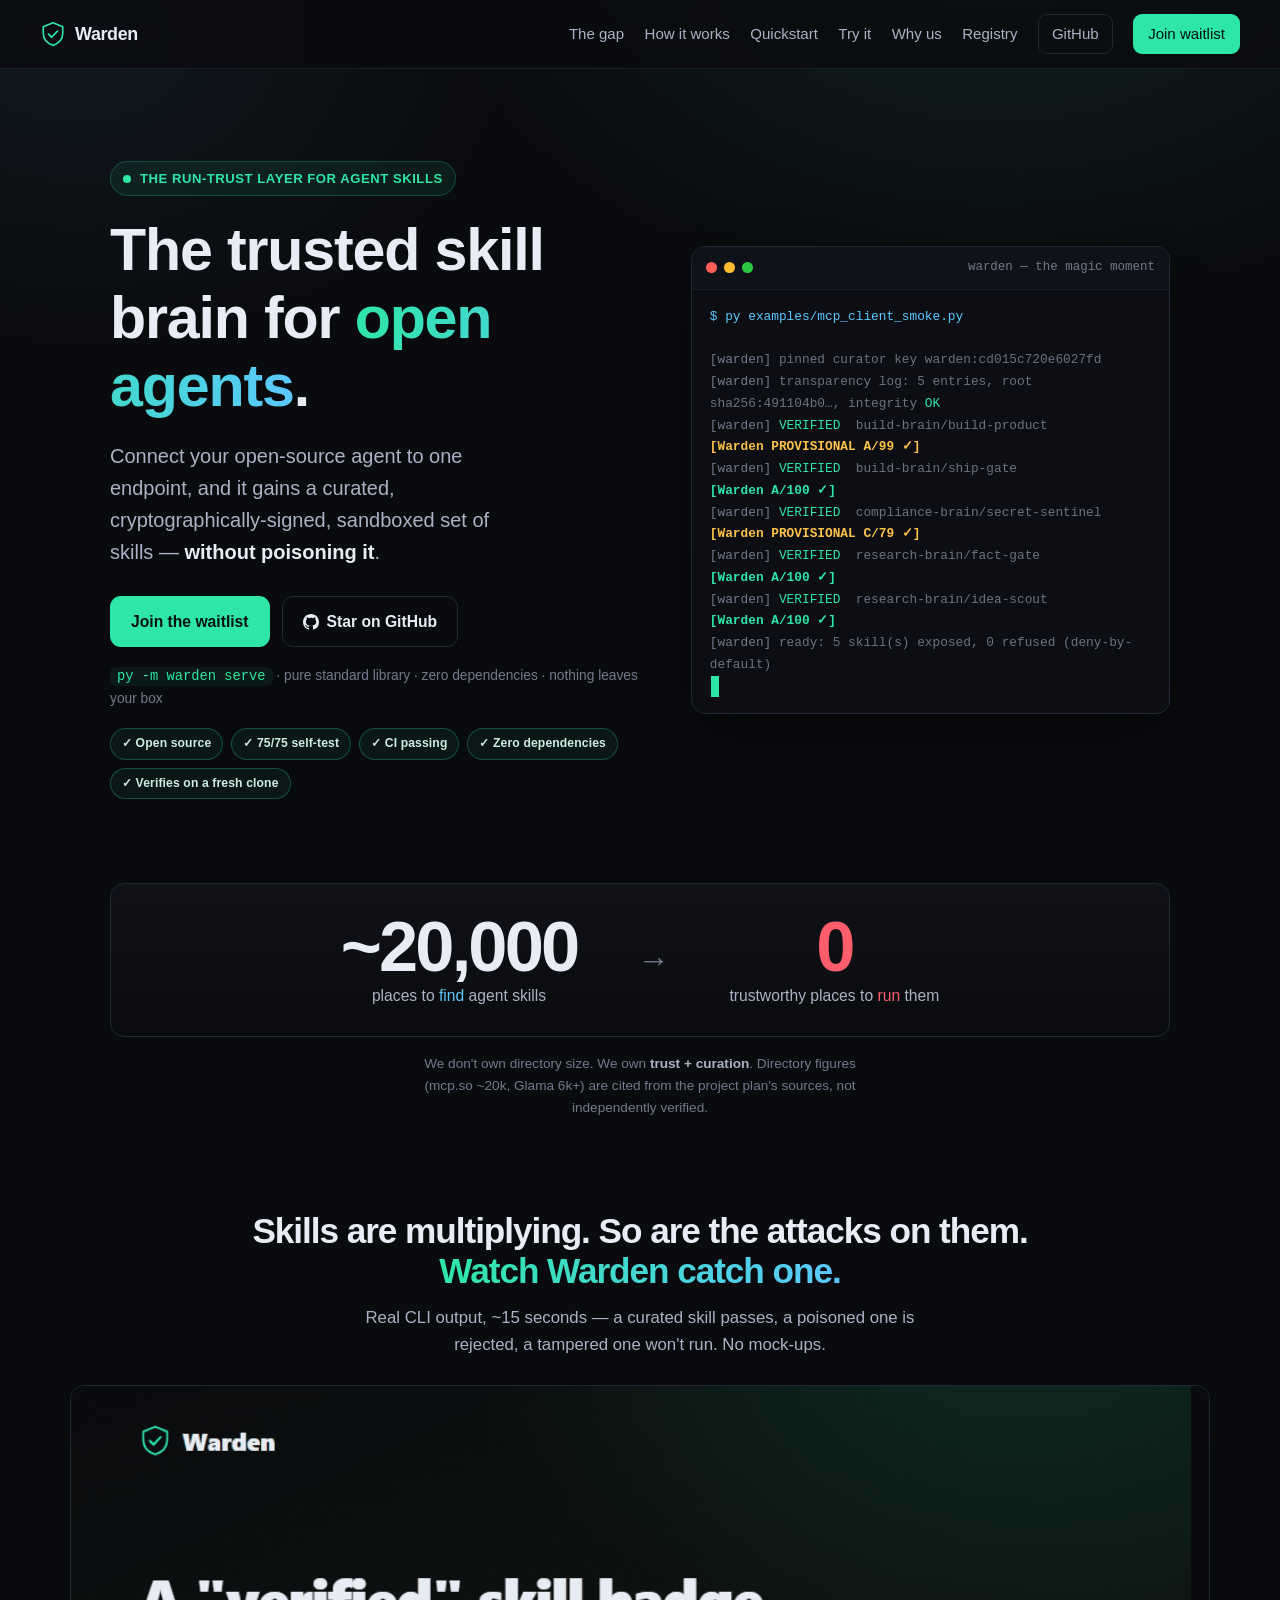
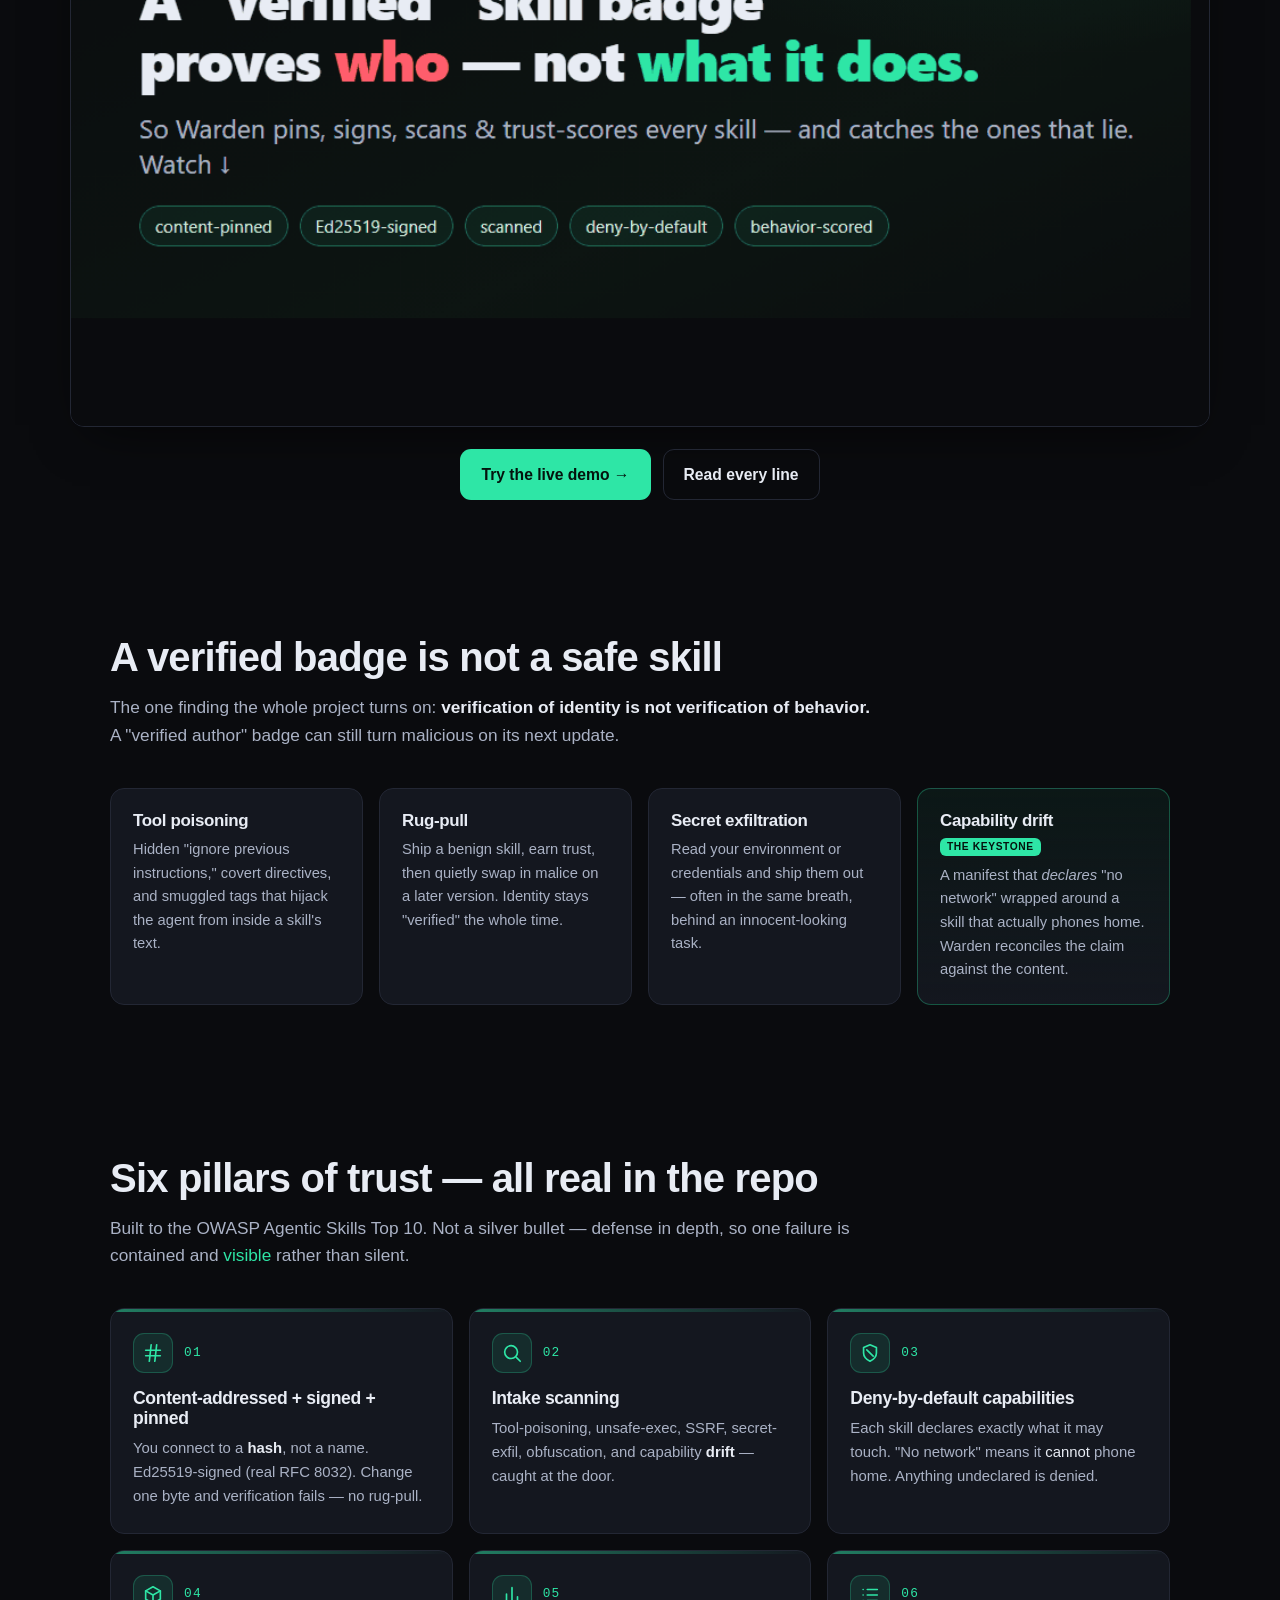
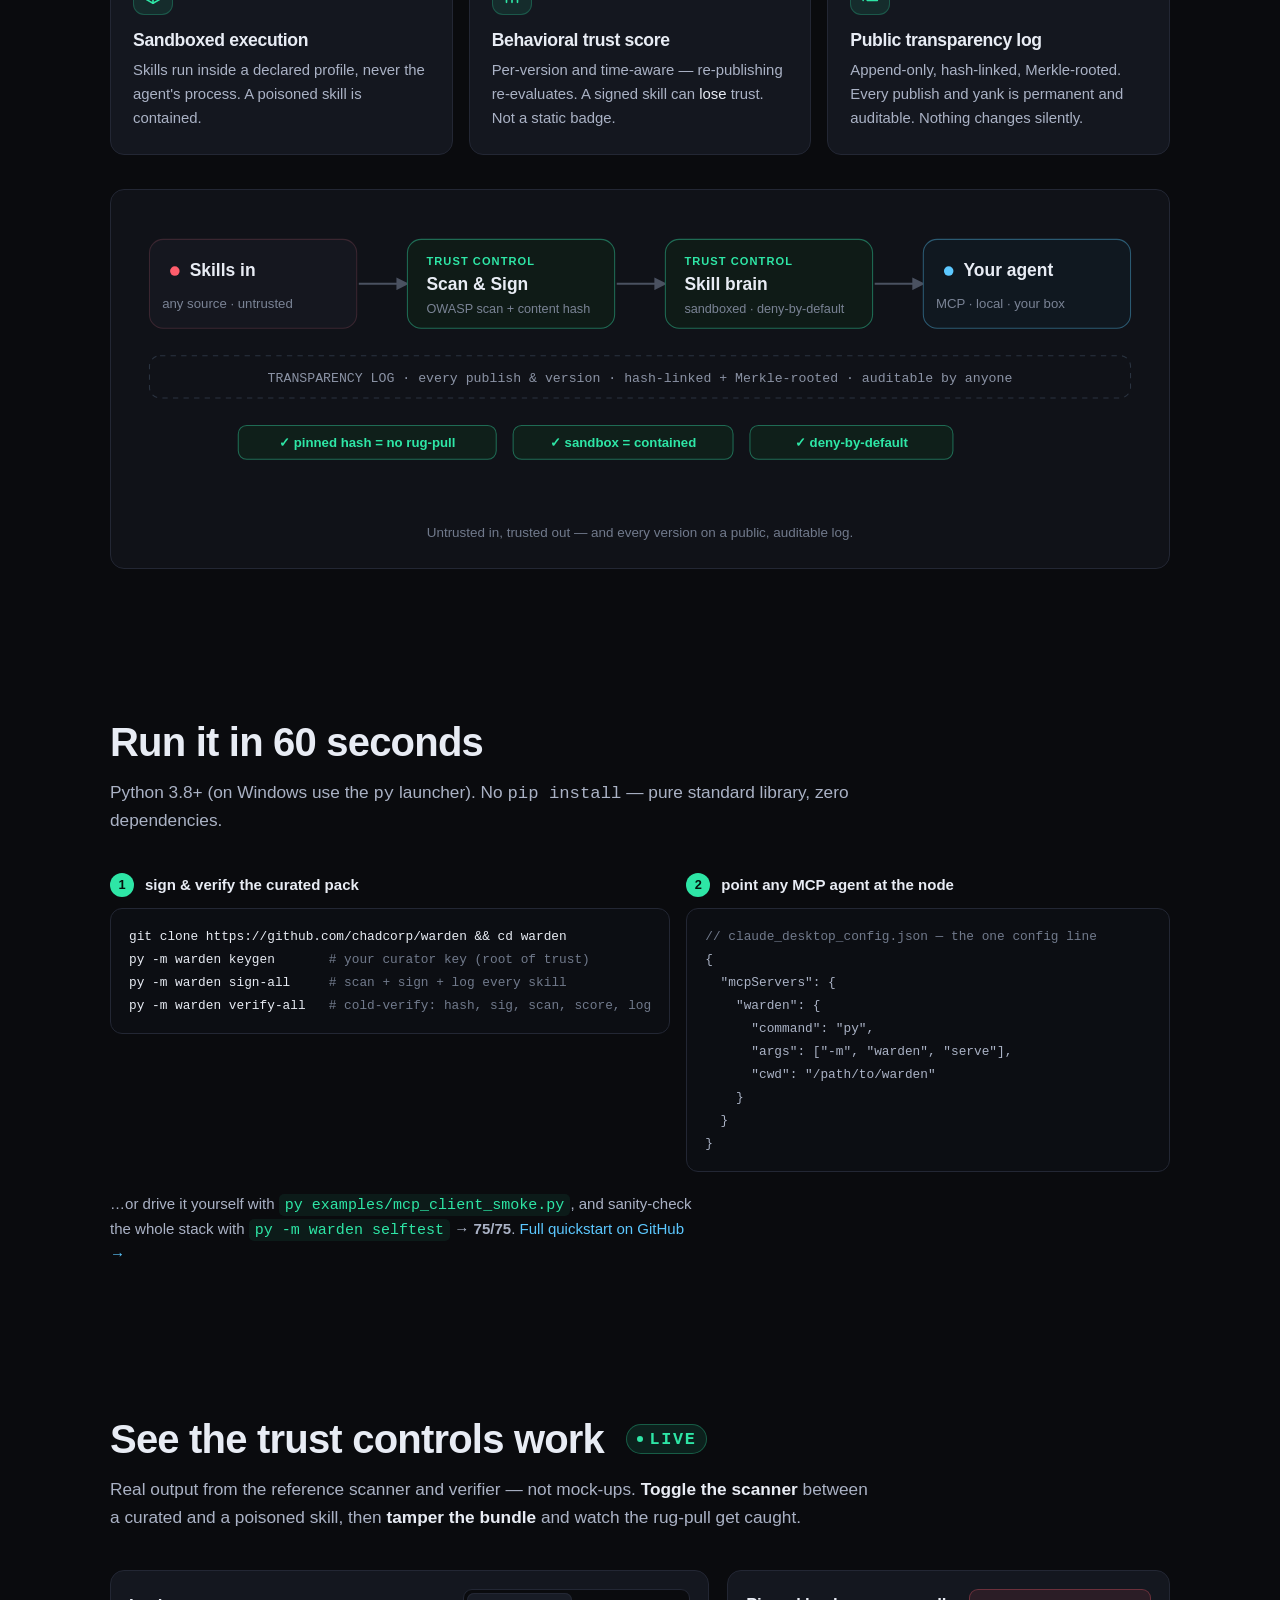
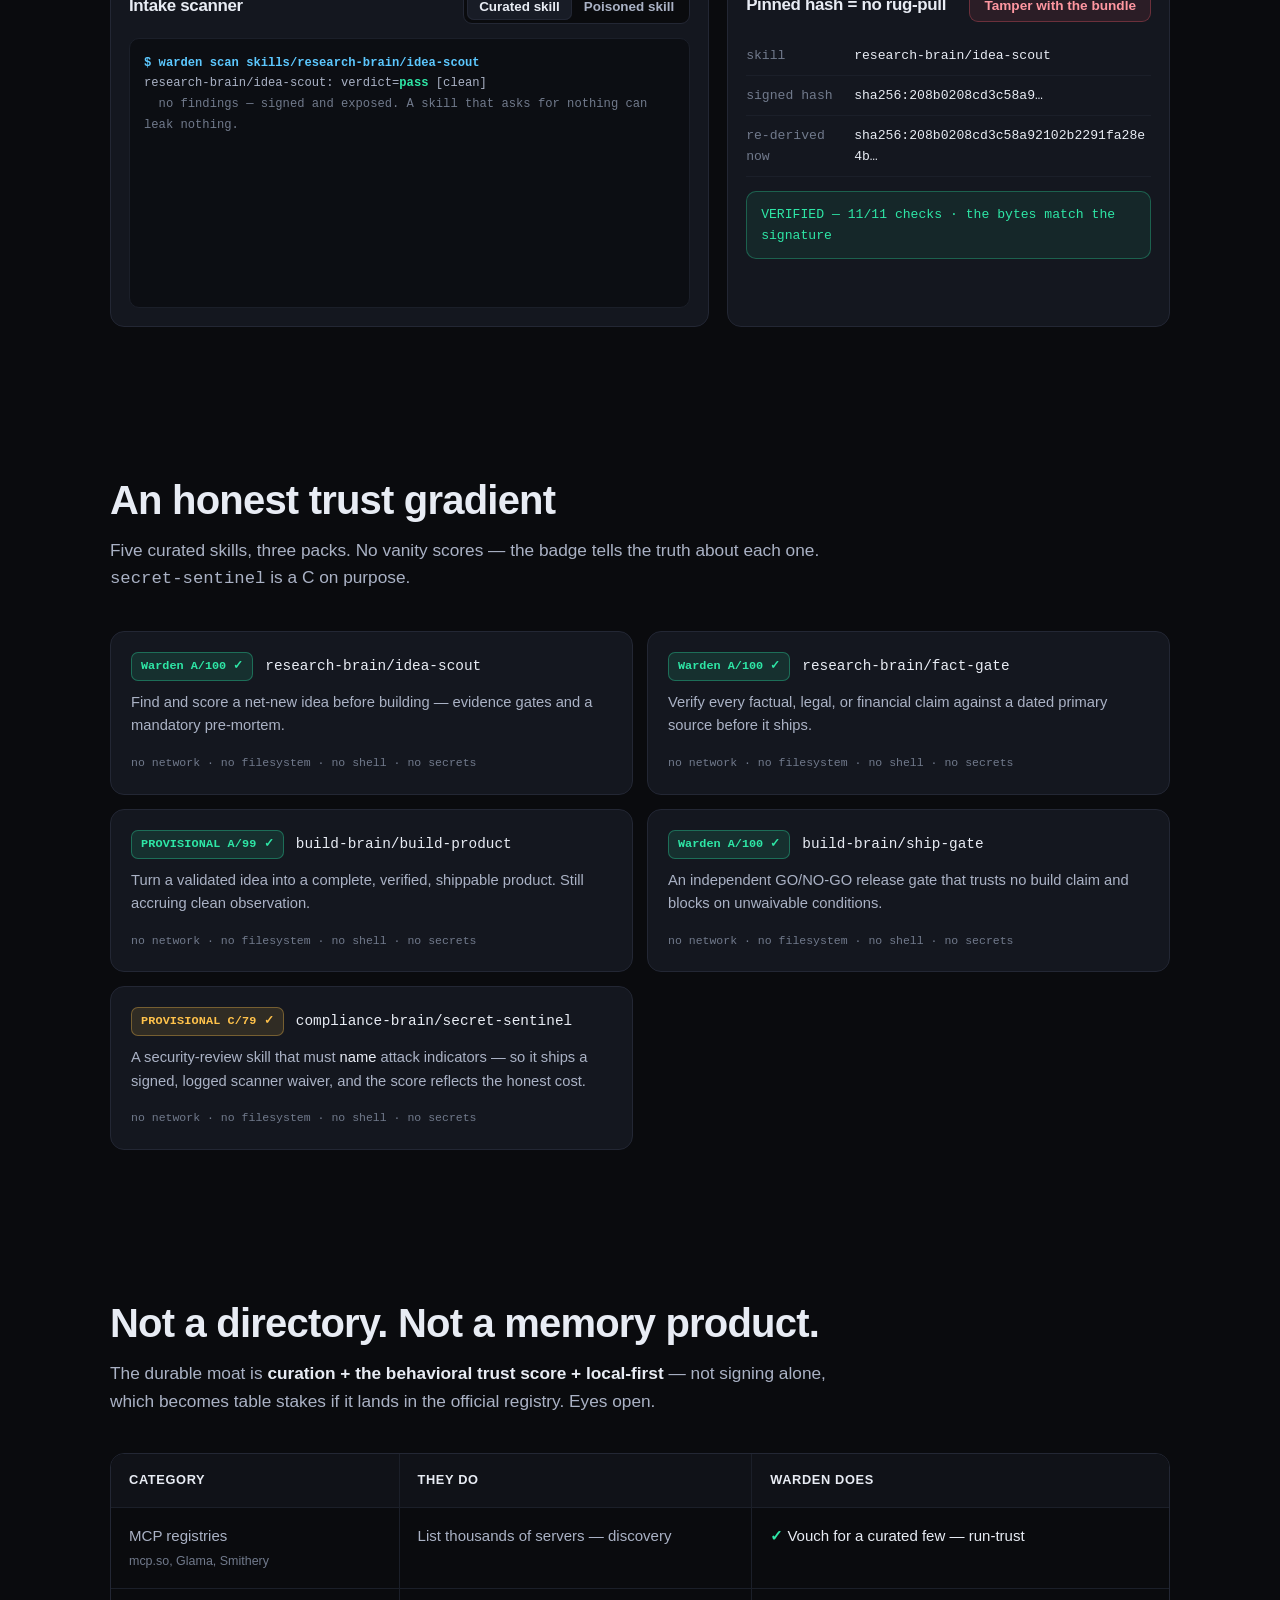
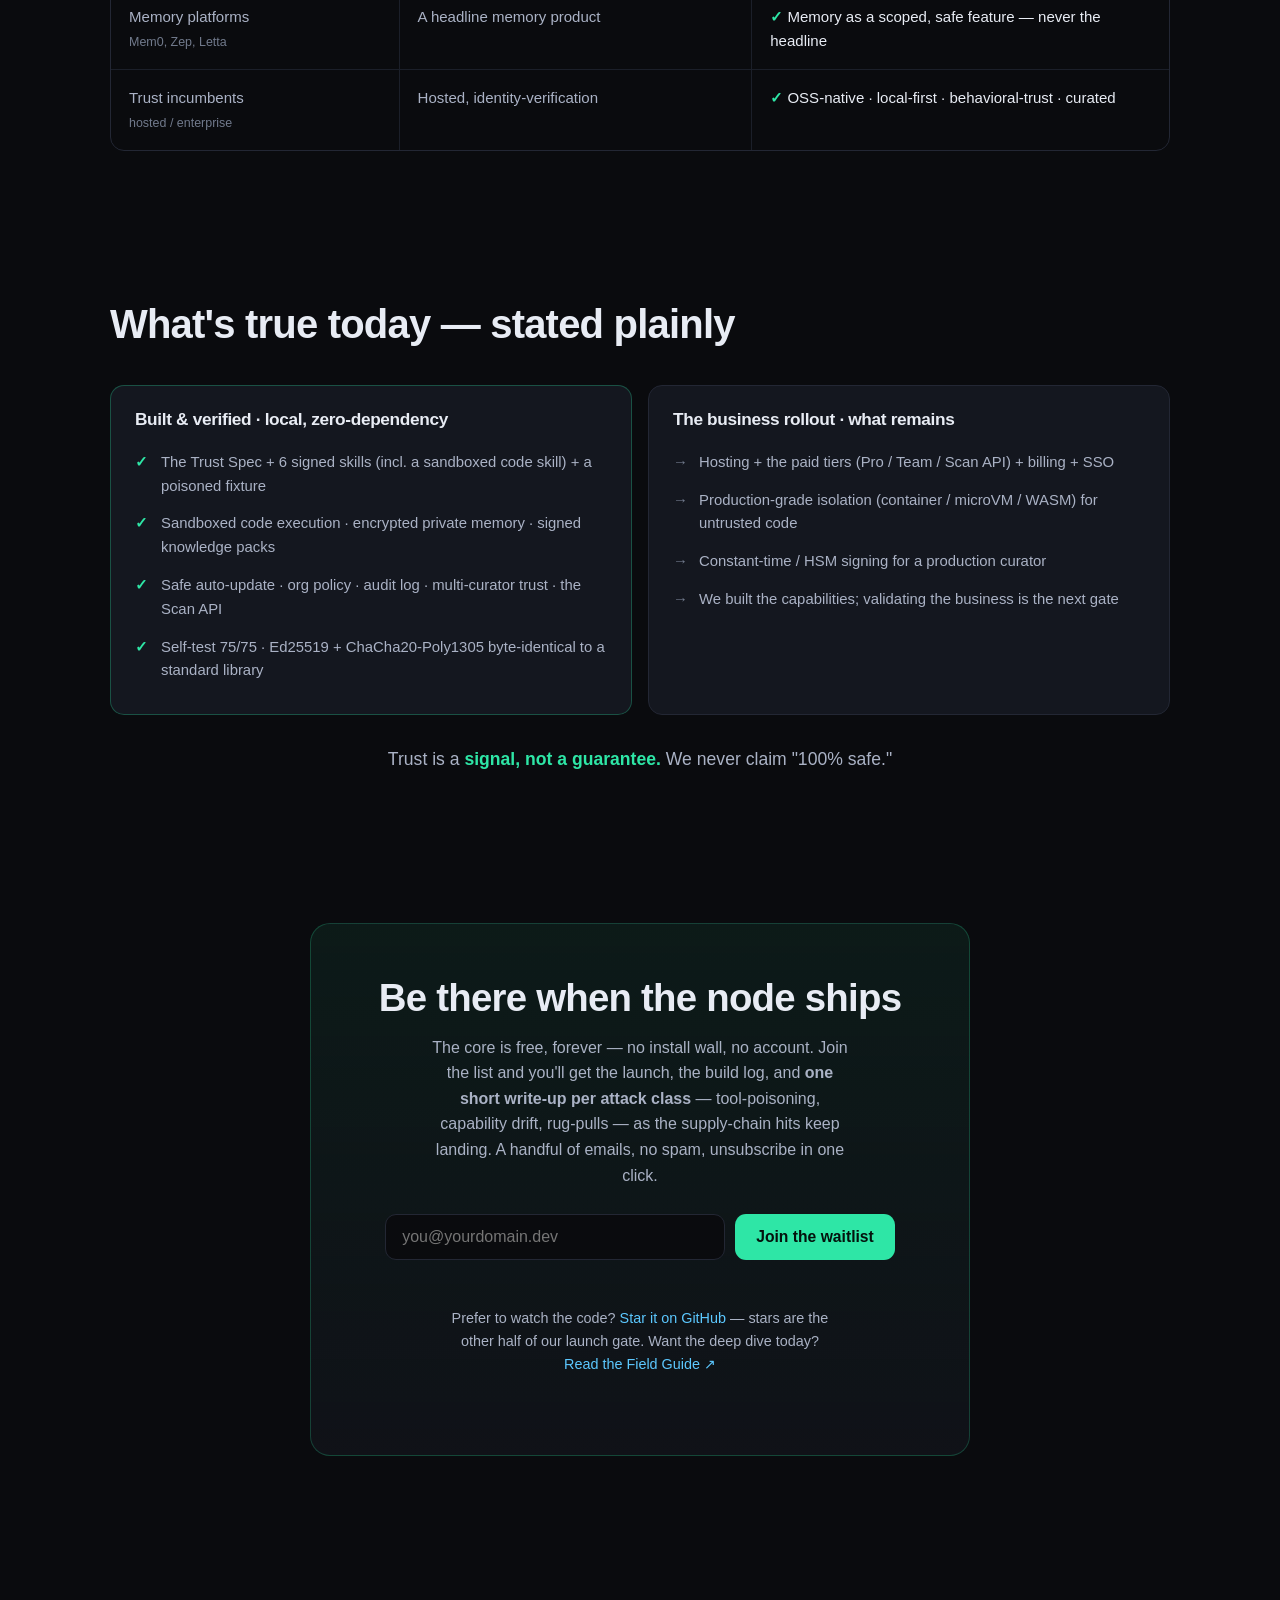
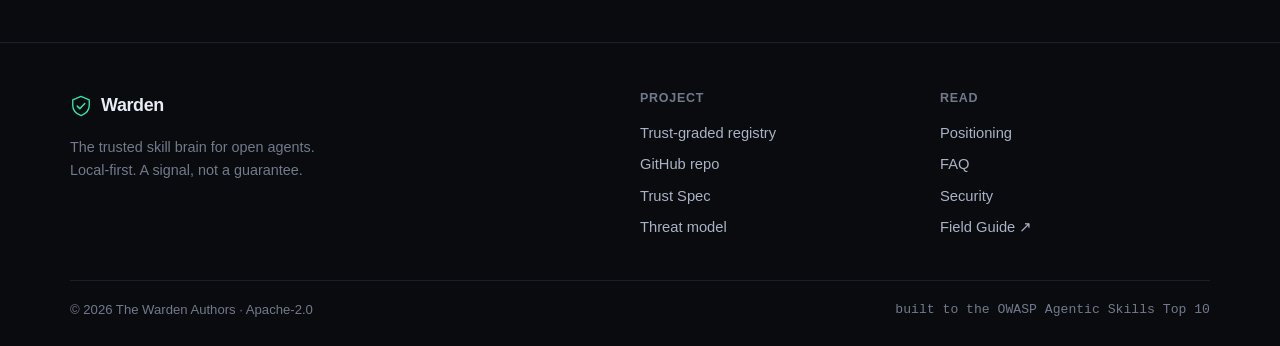
==== commit b5c4e8f6: "fix(scanner): a missing or empty path must never read as a clean pass scan_bundle used os.walk, whic" ====
--- a/site/index.html
+++ b/site/index.html
@@ -73,7 +73,7 @@
     </p>
     <div class="proof-chips" aria-label="What you can verify for yourself">
       <span class="pchip">✓ Open source</span>
-      <span class="pchip">✓ 73/73 self-test</span>
+      <span class="pchip">✓ 75/75 self-test</span>
       <span class="pchip">✓ CI passing</span>
       <span class="pchip">✓ Zero dependencies</span>
       <span class="pchip">✓ Verifies on a fresh clone</span>
@@ -227,7 +227,7 @@
 }</code></pre>
     </div>
   </div>
-  <p class="start-note">…or drive it yourself with <code>py examples/mcp_client_smoke.py</code>, and sanity-check the whole stack with <code>py -m warden selftest</code> → <strong>73/73</strong>. <a href="https://github.com/chadcorp/warden#quickstart" rel="noopener">Full quickstart on GitHub →</a></p>
+  <p class="start-note">…or drive it yourself with <code>py examples/mcp_client_smoke.py</code>, and sanity-check the whole stack with <code>py -m warden selftest</code> → <strong>75/75</strong>. <a href="https://github.com/chadcorp/warden#quickstart" rel="noopener">Full quickstart on GitHub →</a></p>
 </section>
 
 <!-- ============================ TRY IT ============================ -->
@@ -309,7 +309,7 @@
         <li>The Trust Spec + 6 signed skills (incl. a sandboxed code skill) + a poisoned fixture</li>
         <li>Sandboxed code execution · encrypted private memory · signed knowledge packs</li>
         <li>Safe auto-update · org policy · audit log · multi-curator trust · the Scan API</li>
-        <li>Self-test 73/73 · Ed25519 + ChaCha20-Poly1305 byte-identical to a standard library</li>
+        <li>Self-test 75/75 · Ed25519 + ChaCha20-Poly1305 byte-identical to a standard library</li>
       </ul>
     </div>
     <div class="scope-card scope-soon">
